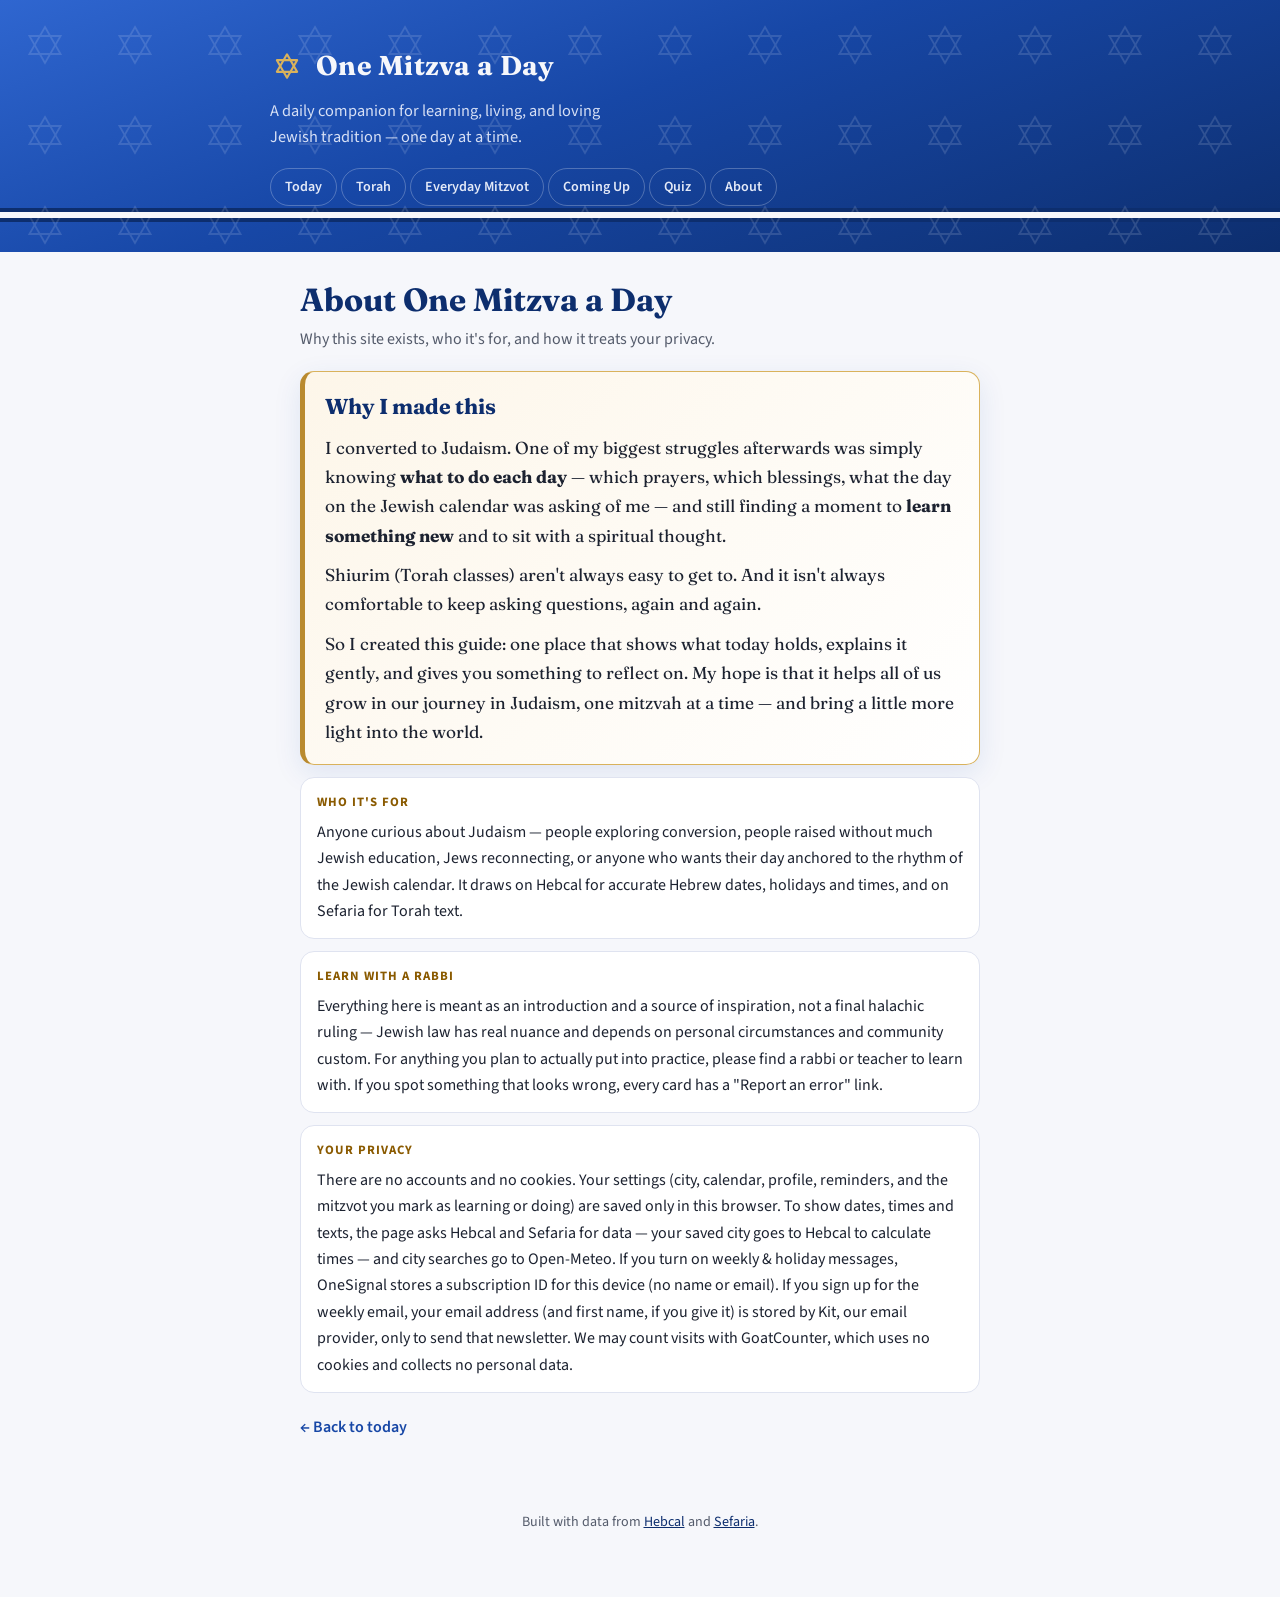
==== about.html @ 7bbd9da4 "About gets its own page, with the story of why the site exists about.html opens with "Why I made thi" ====
<!DOCTYPE html>
<html lang="en">
<head>
  <meta charset="UTF-8" />
  <meta name="viewport" content="width=device-width, initial-scale=1.0, viewport-fit=cover" />
  <title>About — One Mitzva a Day</title>
  <meta name="description" content="Why One Mitzva a Day exists: a convert's daily guide to what each Jewish day asks of us, something new to learn, and a thought to carry with you." />
  <link rel="manifest" href="manifest.json" />
  <meta name="theme-color" content="#1747a6" />
  <link rel="icon" type="image/png" sizes="192x192" href="icons/icon-192.png" />
  <link rel="apple-touch-icon" href="icons/apple-touch-icon.png" />
  <meta name="apple-mobile-web-app-capable" content="yes" />
  <meta name="mobile-web-app-capable" content="yes" />
  <meta name="apple-mobile-web-app-title" content="One Mitzva" />
  <link rel="preconnect" href="https://fonts.googleapis.com">
  <link rel="preconnect" href="https://fonts.gstatic.com" crossorigin>
  <link href="https://fonts.googleapis.com/css2?family=Fraunces:ital,opsz,wght@0,9..144,400;0,9..144,600;0,9..144,700;1,9..144,500&family=Frank+Ruhl+Libre:wght@400;500;700&family=Source+Sans+3:wght@400;500;600&display=swap" rel="stylesheet">
  <link rel="stylesheet" href="css/style.css" />
</head>
<body class="about-page">
  <header class="site-header">
    <div class="header-stars" aria-hidden="true"></div>
    <div class="wrap">
      <a class="brand brand-link" href="./">
        <span class="brand-mark">
          <svg viewBox="0 0 64 64" xmlns="http://www.w3.org/2000/svg">
            <polygon points="32,10 51.05,43 12.95,43" fill="none" stroke="currentColor" stroke-width="4" stroke-linejoin="round"/>
            <polygon points="32,54 12.95,21 51.05,21" fill="none" stroke="currentColor" stroke-width="4" stroke-linejoin="round"/>
          </svg>
        </span>
        <span class="brand-name">One Mitzva a Day</span>
      </a>
      <p class="tagline">A daily companion for learning, living, and loving Jewish tradition — one day at a time.</p>
      <nav class="site-nav" aria-label="Site navigation">
        <a href="./#top">Today</a>
        <a href="./#torah-container">Torah</a>
        <a href="mitzvot.html">Everyday Mitzvot</a>
        <a href="./#prep-section">Coming Up</a>
        <a href="./#quiz-container">Quiz</a>
        <a href="about.html" aria-current="page">About</a>
      </nav>
    </div>
    <div class="tallit-bar" aria-hidden="true"></div>
  </header>

  <main class="wrap about-main">
    <section class="mz-top">
      <h1 class="mz-title">About One Mitzva a Day</h1>
      <p class="mz-sub">Why this site exists, who it's for, and how it treats your privacy.</p>
    </section>

    <section class="about-story" aria-labelledby="story-title">
      <h2 id="story-title">Why I made this</h2>
      <p>
        I converted to Judaism. One of my biggest struggles afterwards was simply knowing
        <strong>what to do each day</strong> — which prayers, which blessings, what the day on the
        Jewish calendar was asking of me — and still finding a moment to <strong>learn something
        new</strong> and to sit with a spiritual thought.
      </p>
      <p>
        Shiurim (Torah classes) aren't always easy to get to. And it isn't always comfortable to
        keep asking questions, again and again.
      </p>
      <p>
        So I created this guide: one place that shows what today holds, explains it gently, and
        gives you something to reflect on. My hope is that it helps all of us grow in our journey in
        Judaism, one mitzvah at a time — and bring a little more light into the world.
      </p>
    </section>

    <section class="mz-sec">
      <h2>Who it's for</h2>
      <p>
        Anyone curious about Judaism — people exploring conversion, people raised without much
        Jewish education, Jews reconnecting, or anyone who wants their day anchored to the rhythm of
        the Jewish calendar. It draws on Hebcal for accurate Hebrew dates, holidays and times, and on
        Sefaria for Torah text.
      </p>
    </section>

    <section class="mz-sec">
      <h2>Learn with a rabbi</h2>
      <p>
        Everything here is meant as an introduction and a source of inspiration, not a final halachic
        ruling — Jewish law has real nuance and depends on personal circumstances and community
        custom. For anything you plan to actually put into practice, please find a rabbi or teacher
        to learn with. If you spot something that looks wrong, every card has a "Report an error"
        link.
      </p>
    </section>

    <section class="mz-sec">
      <h2>Your privacy</h2>
      <p>
        There are no accounts and no cookies. Your settings (city, calendar, profile, reminders, and
        the mitzvot you mark as learning or doing) are saved only in this browser. To show dates,
        times and texts, the page asks Hebcal and Sefaria for data — your saved city goes to Hebcal
        to calculate times — and city searches go to Open-Meteo. If you turn on weekly &amp; holiday
        messages, OneSignal stores a subscription ID for this device (no name or email). If you sign
        up for the weekly email, your email address (and first name, if you give it) is stored by
        Kit, our email provider, only to send that newsletter. We may count visits with GoatCounter,
        which uses no cookies and collects no personal data.
      </p>
    </section>

    <p class="about-back"><a href="./">← Back to today</a></p>
  </main>

  <nav class="tab-bar" id="tab-bar" aria-label="Sections">
    <a href="./#top" data-icon="star">Today</a>
    <a href="./#torah-container" data-icon="tablets">Torah</a>
    <a href="mitzvot.html" data-icon="hand">Mitzvot</a>
    <a href="./#prep-section" data-icon="candles-shabbat">Coming up</a>
    <a href="./#quiz-container" data-icon="trophy">Quiz</a>
  </nav>

  <footer class="site-footer">
    <div class="wrap">
      <p>Built with data from <a href="https://www.hebcal.com" target="_blank" rel="noopener">Hebcal</a> and <a href="https://www.sefaria.org" target="_blank" rel="noopener">Sefaria</a>.</p>
    </div>
  </footer>

  <script src="js/config.js"></script>
  <script src="js/integrations.js"></script>
  <script src="js/icons.js"></script>
  <script src="js/offline.js"></script>
  <script>
    // Icons for the phone tab bar, as on the other pages.
    document.querySelectorAll("#tab-bar a").forEach(a => {
      const label = a.textContent;
      a.innerHTML = `<span class="tab-icon" aria-hidden="true">${getIcon(a.dataset.icon)}</span><span>${label}</span>`;
    });
  </script>
</body>
</html>
---- css/style.css ----
:root {
  --flag-blue: #1747a6;
  --flag-blue-deep: #0d2e6e;
  --flag-blue-bright: #2f66d0;
  --gold: #b98a2f;
  --gold-light: #d9b25c;
  --cream: #f6f7fb;
  --paper: #ffffff;
  --ink: #1c2230;
  --ink-soft: #545b6b;
  --line: #dfe3f0;
  --shadow: 0 8px 28px rgba(23, 71, 166, 0.10);
  --shadow-hover: 0 14px 36px rgba(23, 71, 166, 0.18);

  --book-genesis: #1f7a5c;
  --book-exodus: #1747a6;
  --book-leviticus: #b98a2f;
  --book-numbers: #a5501e;
  --book-deuteronomy: #7a3aa8;
}

* { box-sizing: border-box; }

html { scroll-behavior: smooth; }

body {
  margin: 0;
  background: var(--cream);
  color: var(--ink);
  font-family: "Source Sans 3", -apple-system, BlinkMacSystemFont, sans-serif;
  line-height: 1.6;
}

h1, h2, h3, h4 {
  font-family: "Fraunces", Georgia, serif;
  color: var(--flag-blue-deep);
  margin: 0 0 0.5em;
}

.wrap {
  max-width: 780px;
  margin: 0 auto;
  padding: 0 20px;
}

/* ---------------------------------------------------------------- */
/* Header                                                             */
/* ---------------------------------------------------------------- */

.site-header {
  position: relative;
  overflow: hidden;
  background: linear-gradient(160deg, var(--flag-blue-bright) 0%, var(--flag-blue) 45%, var(--flag-blue-deep) 100%);
  color: var(--cream);
  padding: 44px 0 30px;
}

.header-stars {
  position: absolute;
  inset: 0;
  opacity: 0.13;
  pointer-events: none;
  background-image: url("data:image/svg+xml,%3Csvg xmlns='http://www.w3.org/2000/svg' width='90' height='90' viewBox='0 0 90 90'%3E%3Cpolygon points='45,27 60.59,54 29.41,54' fill='none' stroke='white' stroke-width='1.8'/%3E%3Cpolygon points='45,63 29.41,36 60.59,36' fill='none' stroke='white' stroke-width='1.8'/%3E%3C/svg%3E");
  background-size: 90px 90px;
  animation: driftStars 60s linear infinite;
}

@keyframes driftStars {
  from { background-position: 0 0; }
  to { background-position: 180px 180px; }
}

.brand {
  display: flex;
  align-items: center;
  gap: 12px;
  position: relative;
  z-index: 1;
}

.brand-mark {
  width: 34px;
  height: 34px;
  color: var(--gold-light);
  display: inline-flex;
  animation: twinkle 3.2s ease-in-out infinite;
}

.brand-mark svg { width: 100%; height: 100%; }

@keyframes twinkle {
  0%, 100% { transform: scale(1) rotate(0deg); }
  50% { transform: scale(1.12) rotate(8deg); }
}

.brand-name {
  font-family: "Fraunces", Georgia, serif;
  font-size: 1.7rem;
  font-weight: 700;
  color: var(--cream);
  letter-spacing: 0.01em;
}

.tagline {
  margin: 10px 0 0;
  color: #d7e0f5;
  font-size: 1.02rem;
  max-width: 46ch;
  position: relative;
  z-index: 1;
}

.site-nav {
  display: flex;
  gap: 4px;
  margin-top: 18px;
  padding-bottom: 2px;
  overflow-x: auto;
  position: relative;
  z-index: 1;
  scrollbar-width: none;
}

.site-nav::-webkit-scrollbar { display: none; }

.site-nav a {
  flex: 0 0 auto;
  color: #e3e9f7;
  text-decoration: none;
  font-size: 0.88rem;
  font-weight: 600;
  padding: 7px 14px;
  border-radius: 999px;
  border: 1px solid rgba(255,255,255,0.25);
  white-space: nowrap;
  transition: all 0.18s ease;
}

.site-nav a:hover, .site-nav a:focus-visible {
  background: rgba(255,255,255,0.14);
  border-color: rgba(255,255,255,0.5);
  color: #fff;
  outline: none;
}

.tallit-bar {
  height: 14px;
  background:
    linear-gradient(to bottom, var(--flag-blue-deep) 0 4px, transparent 4px) top,
    linear-gradient(to bottom, var(--flag-blue-deep) 0 4px, transparent 4px) bottom;
  background-color: var(--cream);
  background-size: 100% 4px;
  background-repeat: no-repeat;
}

/* ---------------------------------------------------------------- */
/* Date banner                                                        */
/* ---------------------------------------------------------------- */

/* ---------------------------------------------------------------- */
/* Today summary                                                      */
/* ---------------------------------------------------------------- */

.today-summary {
  margin: 24px 0 8px;
  padding: 18px 20px 10px;
  background: var(--paper);
  border: 1px solid var(--line);
  border-left: 5px solid var(--gold);
  border-radius: 12px;
  box-shadow: var(--shadow);
  scroll-margin-top: 12px;
}

.today-summary .viewing-banner { margin: 0 0 12px; }

.ts-date { padding-bottom: 8px; }

.ts-rows {
  list-style: none;
  margin: 0;
  padding: 0;
}

.ts-row-wrap { border-top: 1px solid var(--line); }

.ts-row {
  display: flex;
  align-items: center;
  gap: 12px;
  width: 100%;
  padding: 10px 2px;
  background: none;
  border: none;
  text-align: left;
  font: inherit;
  color: inherit;
}

button.ts-row { cursor: pointer; border-radius: 8px; }

button.ts-row:hover,
button.ts-row:focus-visible {
  background: #f3f6fd;
  outline: none;
}

.ts-icon {
  flex: 0 0 auto;
  width: 30px;
  height: 30px;
  color: var(--gold);
}

.ts-icon svg { width: 100%; height: 100%; }

.ts-text {
  flex: 1 1 auto;
  min-width: 0;
  display: flex;
  flex-direction: column;
}

.ts-label {
  font-size: 0.74rem;
  font-weight: 700;
  letter-spacing: 0.05em;
  text-transform: uppercase;
  color: var(--ink-soft);
}

.ts-value {
  font-size: 0.97rem;
  font-weight: 600;
  color: var(--flag-blue-deep);
  line-height: 1.35;
  display: -webkit-box;
  -webkit-line-clamp: 2;
  -webkit-box-orient: vertical;
  overflow: hidden;
}

.ts-note {
  font-size: 0.76rem;
  color: #8a6418;
}

.ts-chevron {
  flex: 0 0 auto;
  font-size: 1.4rem;
  line-height: 1;
  color: var(--ink-soft);
}

.prep-empty {
  margin: 0 0 8px;
  font-size: 0.92rem;
  color: var(--ink-soft);
}

#timeline-container,
#zmanim-container,
#prep-section,
#occasion-container,
#torah-container,
#mitzvot-section,
#quiz-container { scroll-margin-top: 12px; }

.ts-print-wrap {
  border-top: 1px solid var(--line);
  padding: 10px 0 6px;
}

.ts-print {
  display: inline-flex;
  align-items: center;
  gap: 8px;
  padding: 8px 14px;
  border-radius: 999px;
  border: 1px solid var(--flag-blue-bright);
  background: var(--paper);
  color: var(--flag-blue-deep);
  font: inherit;
  font-size: 0.88rem;
  font-weight: 600;
  cursor: pointer;
}

.ts-print svg { width: 18px; height: 18px; flex: 0 0 auto; }

.ts-print:hover,
.ts-print:focus-visible {
  background: #eef2fc;
  outline: none;
}

/* ---------------------------------------------------------------- */
/* Printable Shabbat / Yom Tov sheet                                  */
/* ---------------------------------------------------------------- */

.print-sheet {
  position: fixed;
  inset: 0;
  z-index: 1100;
  background: #5b6476;
  overflow-y: auto;
  padding: 0 0 32px;
}

.print-toolbar {
  position: sticky;
  top: 0;
  display: flex;
  align-items: center;
  gap: 10px;
  padding: 10px 16px;
  background: var(--flag-blue-deep);
  color: #fff;
}

.print-toolbar-title {
  flex: 1 1 auto;
  font-weight: 600;
  font-size: 0.92rem;
  overflow: hidden;
  text-overflow: ellipsis;
  white-space: nowrap;
}

.print-btn,
.print-close {
  padding: 7px 16px;
  border-radius: 999px;
  font: inherit;
  font-weight: 600;
  font-size: 0.88rem;
  cursor: pointer;
}

.print-btn { background: #fff; color: var(--flag-blue-deep); border: none; }
.print-btn:disabled { opacity: 0.5; cursor: default; }
.print-close { background: none; color: #fff; border: 1px solid rgba(255,255,255,0.6); }

.print-page {
  max-width: 210mm;
  margin: 20px auto 0;
  padding: 14mm;
  background: #fff;
  color: #000;
  box-shadow: 0 10px 30px rgba(0,0,0,0.3);
  font-family: Georgia, "Times New Roman", serif;
  font-size: 10.5pt;
  line-height: 1.38;
}

.print-page p { margin: 0 0 4px; }
.print-loading { color: #444; }

.ps-header { border-bottom: 2px solid #000; padding-bottom: 6px; margin-bottom: 8px; }
.ps-title { font-family: Georgia, serif; color: #000; font-size: 17pt; margin: 0; }
.ps-sub { font-size: 9.5pt; color: #222; margin: 2px 0 0 !important; }

.ps-section { margin: 0 0 8px; break-inside: avoid; }
.ps-h {
  font-family: Georgia, serif;
  color: #000;
  font-size: 11.5pt;
  margin: 8px 0 3px;
  padding-bottom: 2px;
  border-bottom: 1px solid #999;
}

.ps-times { border-collapse: collapse; width: 100%; }
.ps-times td { padding: 1px 6px 1px 0; vertical-align: top; }
.ps-time { text-align: right; font-weight: 700; white-space: nowrap; }

.ps-strong, .ps-day { font-weight: 700; }
.ps-day { margin-top: 4px !important; }
.ps-list { margin: 0 0 2px; padding-left: 18px; }
.ps-list li { margin: 0; }
.ps-note { font-size: 9pt; font-style: italic; color: #333; }
.ps-reflect { font-style: italic; }

.ps-quiz { margin: 0; padding-left: 18px; }
.ps-quiz li { margin-bottom: 4px; break-inside: avoid; }
.ps-q { font-weight: 700; }
.ps-opts { font-size: 9.5pt; }

.ps-key {
  margin-top: 10px;
  padding-top: 4px;
  border-top: 1px dashed #000;
  font-size: 9pt;
}

.ps-foot { margin-top: 8px !important; font-size: 8.5pt; color: #333; text-align: center; }

@media (max-width: 600px) {
  .print-page { margin: 12px 8px 0; padding: 16px; font-size: 10pt; }
}

@page { margin: 12mm; }

@media print {
  body.print-mode > *:not(#print-sheet) { display: none !important; }
  body.print-mode { background: #fff; padding: 0 !important; overflow: visible !important; }
  body.print-mode .print-sheet {
    position: static;
    overflow: visible;
    background: #fff;
    padding: 0;
  }
  body.print-mode .print-toolbar { display: none; }
  body.print-mode .print-page {
    max-width: none;
    margin: 0;
    padding: 0;
    box-shadow: none;
  }
}

.card-sources {
  margin: 16px 0 0;
  padding-top: 10px;
  border-top: 1px solid var(--line);
  font-size: 0.82rem;
  line-height: 1.5;
  color: var(--ink-soft);
}

.card-sources strong { color: var(--ink); font-weight: 600; }

.card-sources + .report-link { margin-top: 6px; }

.report-link {
  display: inline-block;
  margin-top: 14px;
  font-size: 0.8rem;
  color: var(--ink-soft);
  text-decoration: underline;
  text-underline-offset: 2px;
}

.report-link:hover,
.report-link:focus-visible { color: var(--flag-blue); }

.settings-push { margin-top: 12px; }

/* ---------------------------------------------------------------- */
/* Weekly email sign-up                                               */
/* ---------------------------------------------------------------- */

.newsletter-card {
  margin: 28px 0 24px;
  padding: 24px 26px;
  background: linear-gradient(160deg, #f3f6fd 0%, var(--paper) 70%);
  border: 1px solid #c9d6f2;
  border-radius: 14px;
  box-shadow: var(--shadow);
}

.newsletter-card h3 { margin: 0 0 4px; }
.newsletter-sub { color: var(--ink-soft); margin: 0 0 14px; }

.newsletter-form {
  display: grid;
  grid-template-columns: 1fr 1.4fr auto;
  gap: 10px;
  align-items: end;
}

.newsletter-field {
  display: flex;
  flex-direction: column;
  gap: 4px;
  font-size: 0.84rem;
  font-weight: 600;
  color: var(--ink-soft);
}

.newsletter-field em { font-weight: 400; }

.newsletter-field input {
  padding: 10px 12px;
  border: 1.5px solid var(--line);
  border-radius: 10px;
  font: inherit;
  font-size: 1rem;
  font-weight: 400;
  color: var(--ink);
  background: var(--paper);
}

.newsletter-field input:focus {
  outline: none;
  border-color: var(--flag-blue-bright);
  box-shadow: 0 0 0 3px rgba(47, 102, 208, 0.15);
}

.newsletter-btn {
  padding: 11px 20px;
  border: none;
  border-radius: 999px;
  background: var(--flag-blue);
  color: #fff;
  font: inherit;
  font-weight: 600;
  cursor: pointer;
}

.newsletter-btn:hover { background: var(--flag-blue-deep); }
.newsletter-btn:disabled { opacity: 0.6; cursor: default; }

.newsletter-fine,
.newsletter-status {
  grid-column: 1 / -1;
  margin: 0;
  font-size: 0.82rem;
  color: var(--ink-soft);
}

.newsletter-status { color: var(--flag-blue-deep); font-weight: 600; }

@media (max-width: 600px) {
  .newsletter-card { padding: 20px 18px; }
  .newsletter-form { grid-template-columns: 1fr; }
}

/* ---------------------------------------------------------------- */
/* Offline notice, install hint, reminder toast                       */
/* ---------------------------------------------------------------- */

.offline-banner {
  margin: 14px 0 0;
  padding: 10px 14px;
  border-radius: 10px;
  background: #fff4e5;
  border: 1px solid #f0c987;
  color: #6b4a12;
  font-size: 0.9rem;
}

.install-hint {
  display: flex;
  align-items: center;
  flex-wrap: wrap;
  gap: 12px;
  margin: 12px 0 0;
  padding: 12px 14px;
  background: var(--paper);
  border: 1px solid var(--line);
  border-radius: 12px;
  box-shadow: var(--shadow);
}

.install-icon { width: 40px; height: 40px; border-radius: 9px; flex: 0 0 auto; }

.install-text {
  flex: 1 1 200px;
  display: flex;
  flex-direction: column;
  font-size: 0.88rem;
  color: var(--ink-soft);
}

.install-text strong { color: var(--flag-blue-deep); font-size: 0.94rem; }

.install-actions { display: flex; gap: 8px; margin-left: auto; }

.install-btn,
.install-dismiss {
  padding: 7px 14px;
  border-radius: 999px;
  font: inherit;
  font-size: 0.86rem;
  font-weight: 600;
  cursor: pointer;
}

.install-btn { background: var(--flag-blue); color: #fff; border: none; }
.install-dismiss { background: none; color: var(--ink-soft); border: 1px solid var(--line); }

.reminder-toast {
  position: fixed;
  left: 50%;
  bottom: 24px;
  transform: translateX(-50%);
  z-index: 1200;
  display: flex;
  flex-direction: column;
  gap: 2px;
  width: min(420px, calc(100vw - 32px));
  padding: 12px 40px 12px 16px;
  background: var(--flag-blue-deep);
  color: #fff;
  border-radius: 12px;
  box-shadow: 0 12px 30px rgba(13, 46, 110, 0.35);
  font-size: 0.9rem;
  animation: fadeUp 0.3s ease both;
}

.reminder-toast-close {
  position: absolute;
  top: 6px;
  right: 8px;
  background: none;
  border: none;
  color: #fff;
  font-size: 1.3rem;
  cursor: pointer;
}

@media (max-width: 700px) {
  .reminder-toast { bottom: calc(76px + env(safe-area-inset-bottom)); }
}

/* ---------------------------------------------------------------- */
/* Bottom tab bar (phones)                                            */
/* ---------------------------------------------------------------- */

.tab-bar { display: none; }

@media (max-width: 700px) {
  .site-header { padding: 14px 0 10px; }
  .tagline,
  .site-nav,
  .header-stars { display: none; }
  .brand-name { font-size: 1.3rem; }
  .brand-mark { width: 26px; height: 26px; }
  .tallit-bar { height: 8px; }
  .today-summary { margin-top: 14px; padding: 14px 14px 6px; }

  body { padding-bottom: calc(64px + env(safe-area-inset-bottom)); }

  .tab-bar {
    display: flex;
    position: fixed;
    left: 0;
    right: 0;
    bottom: 0;
    z-index: 900;
    background: var(--paper);
    border-top: 1px solid var(--line);
    box-shadow: 0 -4px 18px rgba(13, 46, 110, 0.10);
    padding-bottom: env(safe-area-inset-bottom);
  }

  .tab-bar a {
    flex: 1 1 0;
    display: flex;
    flex-direction: column;
    align-items: center;
    gap: 2px;
    padding: 8px 2px 7px;
    min-height: 56px;
    text-decoration: none;
    color: var(--ink-soft);
    font-size: 0.72rem;
    font-weight: 600;
  }

  .tab-icon { width: 24px; height: 24px; }
  .tab-icon svg { width: 100%; height: 100%; }

  .tab-bar a.is-active { color: var(--flag-blue); }

  .tab-bar a:focus-visible {
    outline: 2px solid var(--flag-blue-bright);
    outline-offset: -2px;
  }
}

.hebrew-date {
  font-family: "Frank Ruhl Libre", "Fraunces", serif;
  font-size: 1.5rem;
  font-weight: 700;
  color: var(--flag-blue-deep);
}

.gregorian-date {
  color: var(--ink-soft);
  margin-top: 2px;
  font-size: 0.98rem;
}

/* ---------------------------------------------------------------- */
/* Countdown strip                                                    */
/* ---------------------------------------------------------------- */

.countdown-strip {
  display: flex;
  gap: 10px;
  overflow-x: auto;
  padding: 4px 2px 18px;
  margin-bottom: 4px;
  scrollbar-width: thin;
}

.countdown-chip {
  flex: 0 0 auto;
  background: var(--paper);
  border: 1px solid var(--line);
  border-radius: 10px;
  padding: 8px 14px;
  min-width: 108px;
  text-align: center;
  transition: transform 0.18s ease, box-shadow 0.18s ease, border-color 0.18s ease;
  animation: fadeUp 0.5s ease both;
  cursor: pointer;
  font-family: inherit;
  appearance: none;
  display: block;
}

.countdown-chip:hover, .countdown-chip:focus-visible {
  transform: translateY(-3px);
  box-shadow: var(--shadow-hover);
  border-color: var(--flag-blue-bright);
  outline: none;
}

.countdown-chip--today {
  background: linear-gradient(160deg, var(--flag-blue-bright), var(--flag-blue));
  border-color: var(--flag-blue);
}

.countdown-chip--today .countdown-days,
.countdown-chip--today .countdown-title {
  color: var(--cream);
}

.countdown-days {
  display: block;
  font-family: "Fraunces", serif;
  font-weight: 700;
  color: var(--gold);
  font-size: 1.05rem;
}

.countdown-title {
  display: block;
  font-size: 0.78rem;
  color: var(--ink-soft);
  margin-top: 2px;
  white-space: nowrap;
}

/* ---------------------------------------------------------------- */
/* Cards                                                               */
/* ---------------------------------------------------------------- */

@keyframes fadeUp {
  from { opacity: 0; transform: translateY(14px); }
  to { opacity: 1; transform: translateY(0); }
}

.occasion-card, .torah-card, .about-card {
  background: var(--paper);
  border: 1px solid var(--line);
  border-radius: 14px;
  padding: 28px 30px;
  margin-bottom: 22px;
  box-shadow: var(--shadow);
  transition: box-shadow 0.25s ease, transform 0.25s ease;
  animation: fadeUp 0.55s ease both;
}

.occasion-card:hover, .torah-card:hover {
  box-shadow: var(--shadow-hover);
  transform: translateY(-2px);
}

.card-head {
  display: flex;
  align-items: center;
  gap: 14px;
  border-bottom: 2px solid var(--gold-light);
  padding-bottom: 14px;
  margin-bottom: 14px;
}

.card-head h3 {
  margin: 0;
  font-size: 1.5rem;
}

.card-head > *:not(.icon-badge):not(.card-chevron) {
  flex: 1;
  min-width: 0;
}

.card-head--toggle {
  cursor: pointer;
  border-radius: 10px;
  margin: -8px -10px 14px;
  padding: 8px 10px 22px;
  transition: background 0.18s ease;
}

.card-head--toggle:hover, .card-head--toggle:focus-visible {
  background: rgba(23, 71, 166, 0.05);
  outline: none;
}

.card-chevron {
  flex: 0 0 auto;
  color: var(--gold);
  font-size: 1.2rem;
  line-height: 1;
  align-self: center;
  transition: transform 0.3s ease;
}

.is-open .card-chevron {
  transform: rotate(180deg);
}

.card-body {
  display: grid;
  grid-template-rows: 0fr;
  grid-template-columns: 1fr;
  opacity: 0;
  transition: grid-template-rows 0.35s ease, opacity 0.25s ease;
}

.card-body-inner {
  overflow: hidden;
  min-height: 0;
}

.is-open .card-body {
  grid-template-rows: 1fr;
  opacity: 1;
}

.icon-badge {
  flex: 0 0 auto;
  width: 52px;
  height: 52px;
  border-radius: 50%;
  background: linear-gradient(160deg, var(--flag-blue-bright), var(--flag-blue-deep));
  color: var(--cream);
  display: flex;
  align-items: center;
  justify-content: center;
  padding: 10px;
  box-shadow: 0 4px 12px rgba(23, 71, 166, 0.3);
  transition: transform 0.25s ease;
}

.icon-badge svg { width: 100%; height: 100%; }
.icon-badge .accent-gold { color: var(--gold-light); }

.occasion-card:hover .icon-badge, .torah-card:hover .icon-badge {
  transform: scale(1.08) rotate(-4deg);
}

.icon-badge--gold {
  background: linear-gradient(160deg, var(--gold-light), var(--gold));
  box-shadow: 0 4px 12px rgba(185, 138, 47, 0.35);
}

.section-label {
  font-family: "Source Sans 3", sans-serif;
  text-transform: uppercase;
  letter-spacing: 0.08em;
  font-size: 0.78rem;
  color: var(--gold);
  font-weight: 700;
  margin: 22px 0 8px;
}

.intro {
  font-size: 1.05rem;
  color: var(--ink);
}

.halacha-list, .customs-list {
  margin: 0;
  padding-left: 1.3em;
}

.halacha-list li, .customs-list li {
  margin-bottom: 8px;
}

.inspiration {
  font-family: "Frank Ruhl Libre", serif;
  font-style: italic;
  font-size: 1.08rem;
  color: var(--flag-blue-deep);
  background: #eef2fc;
  border-left: 3px solid var(--gold);
  padding: 14px 18px;
  border-radius: 6px;
}

.tavshilin-banner {
  background: #fff3e0;
  border: 1px solid #e6c88a;
  color: #7a5209;
  padding: 14px 18px;
  border-radius: 10px;
  margin-bottom: 16px;
  font-weight: 500;
  animation: fadeUp 0.4s ease both;
}

/* ---------------------------------------------------------------- */
/* Torah card                                                         */
/* ---------------------------------------------------------------- */

.torah-card {
  border-top: 5px solid var(--flag-blue-bright);
}

.torah-card.book-Genesis { border-top-color: var(--book-genesis); }
.torah-card.book-Exodus { border-top-color: var(--book-exodus); }
.torah-card.book-Leviticus { border-top-color: var(--book-leviticus); }
.torah-card.book-Numbers { border-top-color: var(--book-numbers); }
.torah-card.book-Deuteronomy { border-top-color: var(--book-deuteronomy); }

.torah-meta {
  color: var(--ink-soft);
  font-size: 0.92rem;
  margin-top: -6px;
  margin-bottom: 16px;
}

.lang-toggle {
  display: flex;
  gap: 8px;
  margin: 18px 0 10px;
}

.lang-btn {
  font-family: "Source Sans 3", sans-serif;
  font-size: 0.85rem;
  font-weight: 600;
  padding: 6px 16px;
  border-radius: 999px;
  border: 1px solid var(--line);
  background: var(--cream);
  color: var(--ink-soft);
  cursor: pointer;
  transition: all 0.18s ease;
}

.lang-btn:hover:not(:disabled) {
  border-color: var(--flag-blue-bright);
  color: var(--flag-blue-deep);
}

.lang-btn--active {
  background: var(--flag-blue);
  border-color: var(--flag-blue);
  color: var(--cream);
}

.lang-btn:disabled {
  opacity: 0.4;
  cursor: not-allowed;
}

.torah-text {
  font-size: 1.02rem;
  background: #f4f6fc;
  padding: 16px 18px;
  border-radius: 8px;
  border: 1px solid var(--line);
  transition: opacity 0.15s ease;
}

.torah-note-ref {
  font-size: 0.68em;
  color: var(--flag-blue-bright);
  font-weight: 600;
  margin-left: 1px;
}

.torah-text--hebrew .torah-note-ref { display: none; }

.torah-notes {
  margin-top: 10px;
  font-size: 0.88rem;
  color: var(--ink-soft);
}

.torah-notes summary {
  cursor: pointer;
  font-weight: 600;
  color: var(--flag-blue-deep);
}

.torah-notes ol {
  margin: 8px 0 0;
  padding-left: 22px;
}

.torah-notes li { margin-bottom: 4px; }

.torah-text--hebrew {
  font-family: "Frank Ruhl Libre", serif;
  direction: rtl;
  font-size: 1.15rem;
  line-height: 1.9;
}

.torah-link {
  display: inline-block;
  margin-top: 16px;
  color: var(--flag-blue-deep);
  font-weight: 600;
  text-decoration: none;
  border-bottom: 1px solid var(--gold);
  transition: color 0.18s ease;
}

.torah-link:hover {
  color: var(--gold);
}

/* ---------------------------------------------------------------- */
/* Section heading / Everyday Mitzvot grid                            */
/* ---------------------------------------------------------------- */

.section-heading {
  margin: 40px 0 18px;
  padding-top: 8px;
  border-top: 1px solid var(--line);
  text-align: center;
}

.section-heading h2 {
  font-size: 1.6rem;
  margin-bottom: 4px;
}

.section-heading p {
  color: var(--ink-soft);
  font-size: 0.94rem;
  margin: 0;
}



.mitzvot-card .card-head { align-items: flex-start; }

.morning-mitzvot-card {
  border: 1px solid var(--gold-light);
  background: linear-gradient(180deg, #fffaf0 0%, var(--paper) 55%);
}

.mitzvot-list {
  display: flex;
  flex-direction: column;
  gap: 4px;
}

.mitzvah-row {
  border: 1px solid var(--line);
  border-radius: 10px;
  overflow: hidden;
}

.mitzvah-row-head {
  width: 100%;
  display: flex;
  align-items: center;
  gap: 12px;
  padding: 10px 14px;
  background: var(--paper);
  border: none;
  cursor: pointer;
  font-family: inherit;
  text-align: left;
  transition: background 0.18s ease;
}

.mitzvah-row-head:hover, .mitzvah-row-head:focus-visible {
  background: #f4f6fc;
  outline: none;
}

.icon-badge--sm {
  width: 36px;
  height: 36px;
  padding: 7px;
  flex: 0 0 auto;
}

.mitzvah-row-title {
  flex: 1;
  min-width: 0;
  display: flex;
  flex-direction: column;
}

.mitzvah-row-name {
  font-family: "Fraunces", serif;
  font-weight: 600;
  color: var(--flag-blue-deep);
  font-size: 1rem;
}

.mitzvah-row-subtitle {
  font-size: 0.8rem;
  color: var(--ink-soft);
}

.mitzvah-row .card-chevron {
  font-size: 1rem;
}

.mitzvah-row.is-open .card-chevron {
  transform: rotate(180deg);
}

.mitzvah-row .card-body-inner {
  padding: 4px 16px 16px 62px;
}

.mitzvah-row .card-body-inner .intro {
  font-size: 0.96rem;
}

/* ---------------------------------------------------------------- */
/* Quiz card                                                          */
/* ---------------------------------------------------------------- */

.quiz-card {
  border: 1px solid var(--gold-light);
  background: linear-gradient(180deg, #fef9ee 0%, var(--paper) 45%);
}

.quiz-card .card-head { align-items: flex-start; }

.quiz-list {
  display: flex;
  flex-direction: column;
  gap: 22px;
}

.quiz-question {
  padding-top: 4px;
}

.quiz-topic {
  display: inline-block;
  font-size: 0.72rem;
  font-weight: 700;
  text-transform: uppercase;
  letter-spacing: 0.06em;
  color: var(--gold);
  margin-bottom: 6px;
}

.quiz-question-text {
  font-family: "Fraunces", serif;
  font-weight: 600;
  color: var(--flag-blue-deep);
  font-size: 1.08rem;
  margin: 0 0 12px;
}

.quiz-options {
  display: grid;
  grid-template-columns: repeat(auto-fit, minmax(150px, 1fr));
  gap: 10px;
}

.quiz-option {
  font-family: "Source Sans 3", sans-serif;
  font-size: 0.94rem;
  text-align: left;
  padding: 10px 14px;
  border-radius: 10px;
  border: 1.5px solid var(--line);
  background: var(--paper);
  color: var(--ink);
  cursor: pointer;
  transition: all 0.15s ease;
}

.quiz-option:hover:not(:disabled) {
  border-color: var(--flag-blue-bright);
  background: #eef2fc;
  transform: translateY(-1px);
}

.quiz-option:disabled {
  cursor: default;
}

.quiz-option--correct {
  border-color: #3a9a5c;
  background: #e7f6ec;
  color: #1f6b39;
  font-weight: 600;
}

.quiz-option--wrong {
  border-color: #c9564f;
  background: #fbe9e8;
  color: #9c332d;
}

.quiz-result {
  margin-top: 22px;
  padding: 18px 20px;
  border-radius: 12px;
  background: linear-gradient(160deg, var(--flag-blue-bright), var(--flag-blue));
  color: var(--cream);
  text-align: center;
  animation: fadeUp 0.4s ease both;
}

.quiz-score {
  display: block;
  font-family: "Fraunces", serif;
  font-size: 1.8rem;
  font-weight: 700;
  color: var(--gold-light);
  margin-bottom: 4px;
}

.quiz-retry {
  display: inline-block;
  margin-top: 14px;
  font-family: "Source Sans 3", sans-serif;
  font-weight: 700;
  font-size: 0.88rem;
  padding: 9px 20px;
  border-radius: 999px;
  border: 1px solid rgba(255,255,255,0.6);
  background: rgba(255,255,255,0.12);
  color: var(--cream);
  cursor: pointer;
  transition: background 0.18s ease;
}

.quiz-retry:hover {
  background: rgba(255,255,255,0.25);
}

/* ---------------------------------------------------------------- */
/* About / footer                                                     */
/* ---------------------------------------------------------------- */

.about-card p {
  color: var(--ink-soft);
  font-size: 0.96rem;
}

.about-card h3 {
  font-size: 1.2rem;
}

.error {
  color: #a33;
  font-weight: 500;
}

.site-footer {
  margin-top: 30px;
  padding: 26px 0 50px;
  color: var(--ink-soft);
  font-size: 0.88rem;
  text-align: center;
}

.site-footer a {
  color: var(--flag-blue-deep);
}

/* ---------------------------------------------------------------- */
/* Date navigation                                                     */
/* ---------------------------------------------------------------- */

.date-nav {
  display: flex;
  align-items: center;
  gap: 8px;
  margin: 14px 0 0;
}

.date-nav-arrow {
  width: 36px;
  height: 36px;
  border-radius: 50%;
  border: 1px solid var(--line);
  background: var(--paper);
  color: var(--flag-blue-deep);
  font-size: 1rem;
  cursor: pointer;
  transition: all 0.18s ease;
}

.date-nav-arrow:hover {
  border-color: var(--flag-blue-bright);
  background: #eef2fc;
  transform: translateY(-1px);
}

.date-input {
  font-family: "Source Sans 3", sans-serif;
  font-size: 0.88rem;
  padding: 8px 12px;
  border-radius: 8px;
  border: 1px solid var(--line);
  background: var(--paper);
  color: var(--ink);
  cursor: pointer;
}

.date-nav-today {
  font-family: "Source Sans 3", sans-serif;
  font-size: 0.85rem;
  font-weight: 600;
  padding: 8px 16px;
  border-radius: 999px;
  border: 1px solid var(--flag-blue-bright);
  background: var(--paper);
  color: var(--flag-blue-deep);
  cursor: pointer;
  transition: all 0.18s ease;
}

.date-nav-today:hover {
  background: var(--flag-blue);
  color: var(--cream);
}

.viewing-banner {
  display: flex;
  align-items: center;
  justify-content: space-between;
  gap: 12px;
  margin: 14px 0 0;
  padding: 10px 18px;
  background: linear-gradient(160deg, var(--flag-blue-bright), var(--flag-blue));
  color: var(--cream);
  border-radius: 10px;
  font-size: 0.9rem;
  font-weight: 600;
  animation: fadeUp 0.3s ease both;
}

.viewing-banner-back {
  font-family: "Source Sans 3", sans-serif;
  font-size: 0.82rem;
  font-weight: 700;
  padding: 6px 14px;
  border-radius: 999px;
  border: 1px solid rgba(255,255,255,0.6);
  background: rgba(255,255,255,0.12);
  color: var(--cream);
  cursor: pointer;
  transition: background 0.18s ease;
  white-space: nowrap;
}

.viewing-banner-back:hover {
  background: rgba(255,255,255,0.25);
}

/* ---------------------------------------------------------------- */
/* Prep card                                                          */
/* ---------------------------------------------------------------- */

.prep-card {
  border: 1px solid var(--gold-light);
  background: linear-gradient(180deg, #fdf6e9 0%, var(--paper) 55%);
}

.prep-card .card-head { align-items: flex-start; }

/* ---------------------------------------------------------------- */
/* Profile pill                                                       */
/* ---------------------------------------------------------------- */

.profile-pill {
  display: inline-flex;
  align-items: center;
  gap: 8px;
  margin: 14px 0 0;
  padding: 8px 16px;
  border-radius: 999px;
  border: 1px solid var(--line);
  background: var(--paper);
  color: var(--flag-blue-deep);
  font-family: "Source Sans 3", sans-serif;
  font-size: 0.85rem;
  font-weight: 600;
  cursor: pointer;
  transition: all 0.18s ease;
}

.profile-pill svg { width: 16px; height: 16px; flex: 0 0 auto; }

.profile-pill span {
  overflow: hidden;
  text-overflow: ellipsis;
  white-space: nowrap;
}

.profile-pill { max-width: 100%; }

/* ---------------------------------------------------------------- */
/* Times card                                                         */
/* ---------------------------------------------------------------- */

.times-card {
  margin: 18px 0 6px;
  padding: 16px 20px;
  background: var(--paper);
  border: 1px solid var(--gold-light);
  border-radius: 14px;
  box-shadow: var(--shadow);
}

.times-head {
  display: flex;
  align-items: baseline;
  flex-wrap: wrap;
  gap: 4px 10px;
}

.times-head h3 {
  font-size: 1.1rem;
  margin: 0;
}

.times-place {
  font-size: 0.86rem;
  color: var(--ink-soft);
}

.times-list {
  list-style: none;
  margin: 10px 0 0;
  padding: 0;
}

.times-list li {
  display: flex;
  justify-content: space-between;
  align-items: baseline;
  gap: 12px;
  padding: 7px 0;
  border-top: 1px solid var(--line);
}

.times-list li:first-child { border-top: none; }

.times-label { color: var(--ink); }

.times-value {
  font-family: "Fraunces", serif;
  font-weight: 700;
  color: var(--flag-blue-deep);
  font-size: 1.1rem;
  white-space: nowrap;
}

.times-note,
.times-empty {
  font-size: 0.84rem;
  color: var(--ink-soft);
  margin: 8px 0 0;
}

.times-set-city,
.settings-done {
  margin-top: 10px;
  padding: 8px 18px;
  border-radius: 999px;
  border: none;
  background: var(--flag-blue);
  color: #fff;
  font-family: "Source Sans 3", sans-serif;
  font-weight: 600;
  font-size: 0.9rem;
  cursor: pointer;
}

.times-set-city:hover,
.settings-done:hover { background: var(--flag-blue-deep); }

/* ---------------------------------------------------------------- */
/* "What to do today" card                                            */
/* ---------------------------------------------------------------- */

.guide-card {
  margin-top: 18px;
  border: 1px solid var(--gold-light);
}

.dg-item {
  margin: 0 0 14px;
  padding: 12px 14px;
  background: #fbfaf6;
  border: 1px solid var(--line);
  border-left: 4px solid var(--gold);
  border-radius: 10px;
}

.dg-item p { margin: 0; }

.dg-title {
  font-weight: 700;
  font-size: 1.02rem;
  color: var(--flag-blue-deep);
}

.dg-when {
  margin-top: 2px !important;
  font-size: 0.88rem;
  font-weight: 600;
  color: #8a6418;
}

.dg-steps {
  margin: 8px 0 0;
  padding-left: 20px;
}

.dg-steps li { margin-bottom: 4px; }

.dg-blessing {
  margin-top: 10px;
  padding: 10px 12px;
  background: var(--paper);
  border: 1px solid var(--line);
  border-radius: 8px;
}

.dg-blessing-name {
  font-size: 0.76rem;
  font-weight: 700;
  letter-spacing: 0.04em;
  text-transform: uppercase;
  color: var(--ink-soft);
}

.dg-blessing-he {
  font-family: "Frank Ruhl Libre", serif;
  font-size: 1.15rem;
  line-height: 1.6;
  color: var(--flag-blue-deep);
  margin-top: 4px !important;
}

.dg-blessing-tr {
  font-style: italic;
  margin-top: 4px !important;
}

.dg-blessing-en {
  font-size: 0.9rem;
  color: var(--ink-soft);
  margin-top: 2px !important;
}

.dg-sub,
.dg-convert,
.dg-setcity {
  font-size: 0.88rem;
  color: var(--ink-soft);
  margin: 0 0 10px;
}

.dg-convert {
  padding: 8px 12px;
  background: #eef8f6;
  border: 1px solid #a9d6cf;
  border-radius: 8px;
  color: #165d52;
}

.dg-pray { margin: 0 0 4px; }

/* ---------------------------------------------------------------- */
/* Prayer changes card                                                */
/* ---------------------------------------------------------------- */

.prayer-changes-card { margin-top: 18px; }

.pc-list {
  list-style: none;
  margin: 0;
  padding: 0;
}

.pc-item {
  padding: 10px 0 10px 14px;
  border-left: 3px solid var(--gold-light);
  margin-bottom: 10px;
}

.pc-item p { margin: 0; }

.pc-title {
  font-weight: 700;
  color: var(--flag-blue-deep);
}

.pc-detail { margin-top: 2px !important; }

.pc-where {
  font-size: 0.84rem;
  color: var(--ink-soft);
  margin-top: 4px !important;
}

.pc-custom {
  font-size: 0.86rem;
  margin-top: 4px !important;
  color: var(--ink);
}

.pc-custom strong { color: var(--flag-blue); }

.pc-nothing {
  color: var(--ink-soft);
  font-style: italic;
}

.pc-season {
  margin-top: 8px;
}

.pc-season summary {
  cursor: pointer;
  font-weight: 600;
  color: var(--flag-blue-deep);
  margin-bottom: 8px;
}

.pc-review {
  margin: 14px 0 0;
  padding: 10px 12px;
  background: #fff4e5;
  border: 1px solid #f0c987;
  border-radius: 8px;
  font-size: 0.86rem;
  color: #6b4a12;
}

/* ---------------------------------------------------------------- */
/* Settings panel                                                     */
/* ---------------------------------------------------------------- */

.onboarding-modal.settings-modal { text-align: left; }

.settings-head {
  display: flex;
  justify-content: space-between;
  align-items: center;
}

.settings-head .onboarding-title { margin: 0; }

.settings-close {
  background: none;
  border: none;
  font-size: 1.8rem;
  line-height: 1;
  color: var(--ink-soft);
  cursor: pointer;
  padding: 4px 8px;
}

.settings-close:hover { color: var(--flag-blue-deep); }

.settings-privacy {
  font-size: 0.84rem;
  color: var(--ink-soft);
  margin: 4px 0 8px;
}

.settings-section {
  padding: 16px 0;
  border-top: 1px solid var(--line);
}

.settings-label {
  font-size: 0.82rem;
  letter-spacing: 0.05em;
  text-transform: uppercase;
  color: var(--gold);
  margin: 0 0 4px;
}

.settings-help {
  display: block;
  font-size: 0.86rem;
  color: var(--ink-soft);
  margin: 0 0 10px;
}

.settings-current {
  display: flex;
  flex-wrap: wrap;
  align-items: baseline;
  gap: 4px 8px;
  margin-bottom: 10px;
  font-size: 0.95rem;
}

.settings-current-name { font-weight: 700; color: var(--flag-blue-deep); }
.settings-current-region { color: var(--ink-soft); }
.settings-current-none { color: var(--ink-soft); font-style: italic; }

.settings-input {
  width: 100%;
  padding: 10px 12px;
  border: 1.5px solid var(--line);
  border-radius: 10px;
  font: inherit;
  font-size: 1rem;
  background: var(--paper);
  color: var(--ink);
}

.settings-input:focus {
  outline: none;
  border-color: var(--flag-blue-bright);
  box-shadow: 0 0 0 3px rgba(47, 102, 208, 0.15);
}

.settings-results {
  list-style: none;
  margin: 6px 0 0;
  padding: 0;
}

.settings-result {
  display: block;
  width: 100%;
  text-align: left;
  padding: 9px 12px;
  border: none;
  border-radius: 8px;
  background: none;
  cursor: pointer;
  font: inherit;
}

.settings-result:hover,
.settings-result:focus-visible {
  background: #eef2fc;
  outline: none;
}

.settings-result-name { font-weight: 600; color: var(--flag-blue-deep); }
.settings-result-region { display: block; font-size: 0.82rem; color: var(--ink-soft); }

.settings-link-btn {
  background: none;
  border: none;
  padding: 0;
  margin-top: 8px;
  color: var(--flag-blue);
  font: inherit;
  font-size: 0.88rem;
  text-decoration: underline;
  cursor: pointer;
}

.settings-current .settings-link-btn { margin-top: 0; }

.settings-status {
  font-size: 0.86rem;
  color: var(--ink-soft);
  margin: 6px 0 0;
  min-height: 1em;
}

.settings-radios {
  display: flex;
  flex-direction: column;
  gap: 8px;
}

.settings-radio {
  display: flex;
  align-items: center;
  gap: 10px;
  font-size: 0.95rem;
  cursor: pointer;
}

.settings-radio input { accent-color: var(--flag-blue); width: 18px; height: 18px; }

.settings-community { margin-top: 14px; }

.settings-done {
  display: block;
  margin: 8px 0 0 auto;
}

.prayer-set-city { margin: 0 0 12px; }

@media (max-width: 600px) {
  .onboarding-modal.settings-modal { padding: 24px 20px; }
}

.profile-pill:hover {
  border-color: var(--flag-blue-bright);
  box-shadow: var(--shadow);
  transform: translateY(-1px);
}

/* ---------------------------------------------------------------- */
/* Beginner note                                                      */
/* ---------------------------------------------------------------- */

.beginner-note {
  margin-top: 16px;
  padding: 12px 16px;
  background: #eef7ef;
  border: 1px dashed #8fbf9a;
  border-radius: 8px;
  font-size: 0.94rem;
  color: #2c5c37;
}

.beginner-note-label {
  font-weight: 700;
}

/* ---------------------------------------------------------------- */
/* Personalization: minhag, "why today?", "taking this on", terms    */
/* ---------------------------------------------------------------- */

.minhag-box,
.why-box,
.takingon-box {
  margin-top: 16px;
  padding: 12px 16px;
  border-radius: 8px;
  font-size: 0.94rem;
}

.minhag-box p,
.why-box p,
.takingon-box p { margin: 0 0 6px; }

.minhag-box {
  background: #f3f6fd;
  border: 1px solid #c9d6f2;
  border-left: 4px solid var(--flag-blue);
  color: var(--ink);
}

.minhag-box-label,
.why-box-label,
.takingon-box-label {
  font-weight: 700;
  font-size: 0.82rem;
  letter-spacing: 0.04em;
  text-transform: uppercase;
}

.minhag-box-label { color: var(--flag-blue-deep); }

.minhag-community {
  font-weight: 600;
  color: var(--flag-blue-deep);
  margin-top: 10px !important;
}

.minhag-list {
  margin: 0 0 6px;
  padding-left: 20px;
}

.minhag-list li { margin-bottom: 4px; }

.minhag-box-foot {
  font-size: 0.82rem;
  color: var(--ink-soft);
  font-style: italic;
  margin-bottom: 0 !important;
}

.why-box {
  background: #fff8e8;
  border: 1px solid var(--gold-light);
  border-left: 4px solid var(--gold);
  color: var(--ink);
}

.why-box-label { color: #8a6418; }

.why-box-date { color: var(--ink-soft); }

.takingon-box {
  background: #f5eefb;
  border: 1px solid #d9c4ec;
  border-left: 4px solid #7a3aa8;
  color: var(--ink);
}

.takingon-box-label { color: #5e2a85; }

.convert-box {
  margin-top: 16px;
  padding: 12px 16px;
  border-radius: 8px;
  font-size: 0.94rem;
  background: #eef8f6;
  border: 1px solid #a9d6cf;
  border-left: 4px solid #1f7a6c;
  color: var(--ink);
}

.convert-box p { margin: 0 0 6px; }
.convert-box p:last-child { margin-bottom: 0; }

.convert-box-label {
  font-weight: 700;
  font-size: 0.82rem;
  letter-spacing: 0.04em;
  text-transform: uppercase;
  color: #165d52;
}

.term {
  font: inherit;
  color: inherit;
  background: none;
  border: none;
  padding: 0;
  margin: 0;
  cursor: help;
  border-bottom: 1.5px dotted var(--flag-blue-bright);
  line-height: inherit;
}

.term:hover,
.term[aria-expanded="true"] {
  color: var(--flag-blue);
  background: rgba(47, 102, 208, 0.08);
}

.term:focus-visible {
  outline: 2px solid var(--flag-blue-bright);
  outline-offset: 2px;
}

.term-popover {
  position: absolute;
  z-index: 1000;
  max-width: min(300px, calc(100vw - 24px));
  padding: 12px 14px;
  background: var(--paper);
  color: var(--ink);
  border: 1px solid var(--line);
  border-radius: 10px;
  box-shadow: var(--shadow-hover);
  font-size: 0.92rem;
  line-height: 1.45;
  animation: termPop 0.14s ease-out;
}

.term-popover p { margin: 6px 0 0; }

.term-popover-head {
  display: flex;
  align-items: baseline;
  justify-content: space-between;
  gap: 12px;
}

.term-popover-he {
  font-family: "Frank Ruhl Libre", serif;
  font-size: 1.1rem;
  color: var(--flag-blue-deep);
}

@keyframes termPop {
  from { opacity: 0; transform: translateY(-4px); }
  to { opacity: 1; transform: none; }
}

/* ---------------------------------------------------------------- */
/* Prayer card                                                        */
/* ---------------------------------------------------------------- */

.prayer-card {
  border: 1px solid var(--gold-light);
  background: linear-gradient(180deg, #fffaf0 0%, var(--paper) 60%);
}

.prayer-card .card-head { align-items: flex-start; }

/* ---------------------------------------------------------------- */
/* Onboarding modal                                                   */
/* ---------------------------------------------------------------- */

body.no-scroll { overflow: hidden; }

.onboarding-overlay {
  position: fixed;
  inset: 0;
  background: rgba(13, 46, 110, 0.55);
  backdrop-filter: blur(3px);
  display: flex;
  align-items: center;
  justify-content: center;
  z-index: 1000;
  padding: 20px;
  animation: overlayIn 0.25s ease both;
}

.onboarding-overlay--closing {
  animation: overlayOut 0.2s ease both;
}

@keyframes overlayIn {
  from { opacity: 0; }
  to { opacity: 1; }
}
@keyframes overlayOut {
  from { opacity: 1; }
  to { opacity: 0; }
}

.onboarding-modal {
  background: var(--paper);
  border-radius: 18px;
  padding: 34px 32px;
  max-width: 520px;
  width: 100%;
  max-height: 88vh;
  overflow-y: auto;
  box-shadow: 0 30px 60px rgba(13, 46, 110, 0.35);
  animation: modalIn 0.3s cubic-bezier(0.2, 0.8, 0.3, 1) both;
  text-align: center;
}

@keyframes modalIn {
  from { opacity: 0; transform: translateY(18px) scale(0.97); }
  to { opacity: 1; transform: translateY(0) scale(1); }
}

.onboarding-badge {
  width: 52px;
  height: 52px;
  margin: 0 auto 14px;
  color: var(--gold);
}

.onboarding-badge svg { width: 100%; height: 100%; }

.onboarding-title {
  font-size: 1.4rem;
  margin-bottom: 8px;
}

.onboarding-sub {
  color: var(--ink-soft);
  font-size: 0.94rem;
  margin: 0 0 22px;
}

.onboarding-grid {
  display: flex;
  flex-direction: column;
  gap: 12px;
}

.onboarding-grid--compact {
  flex-direction: row;
  flex-wrap: wrap;
  justify-content: center;
}

.onboarding-option {
  display: flex;
  align-items: center;
  gap: 14px;
  text-align: left;
  padding: 14px 18px;
  border-radius: 12px;
  border: 1.5px solid var(--line);
  background: var(--cream);
  cursor: pointer;
  transition: all 0.18s ease;
  font-family: "Source Sans 3", sans-serif;
}

.onboarding-option:hover {
  border-color: var(--flag-blue-bright);
  background: #eef2fc;
  transform: translateY(-2px);
  box-shadow: var(--shadow);
}

.onboarding-option-icon {
  flex: 0 0 auto;
  width: 32px;
  height: 32px;
  color: var(--flag-blue);
}

.onboarding-option-icon svg { width: 100%; height: 100%; }

.onboarding-option-label {
  font-weight: 700;
  color: var(--flag-blue-deep);
  display: block;
}

.onboarding-option-blurb {
  display: block;
  font-size: 0.82rem;
  color: var(--ink-soft);
  flex-basis: 100%;
  margin-top: 2px;
}

.onboarding-option--compact {
  flex-direction: column;
  align-items: center;
  text-align: center;
  flex: 1 1 auto;
  min-width: 120px;
}

.onboarding-skip {
  display: block;
  margin: 18px auto 0;
  background: none;
  border: none;
  color: var(--ink-soft);
  font-size: 0.86rem;
  text-decoration: underline;
  cursor: pointer;
}

.onboarding-skip:hover { color: var(--flag-blue-deep); }

@media (max-width: 600px) {
  .occasion-card, .torah-card, .about-card {
    padding: 22px 18px;
  }
  .brand-name { font-size: 1.4rem; }
  .hebrew-date { font-size: 1.25rem; }
  .icon-badge { width: 44px; height: 44px; }
  .card-head h3 { font-size: 1.25rem; }
}

@media (prefers-reduced-motion: reduce) {
  * { animation-duration: 0.01ms !important; animation-iteration-count: 1 !important; transition-duration: 0.01ms !important; }
}

/* --- Full prayer texts (prayer-texts.js) --------------------------------- */
.pt-box {
  margin-top: 10px;
  background: var(--paper);
  border: 1px solid var(--line);
  border-radius: 8px;
}

.pt-summary {
  cursor: pointer;
  padding: 10px 12px;
  display: flex;
  flex-wrap: wrap;
  align-items: baseline;
  gap: 2px 10px;
  list-style-position: inside;
}

.pt-name {
  font-size: 0.76rem;
  font-weight: 700;
  letter-spacing: 0.04em;
  text-transform: uppercase;
  color: var(--flag-blue);
}

.pt-hint {
  font-size: 0.76rem;
  color: var(--ink-soft);
}

.pt-box[open] .pt-hint { display: none; }

.pt-note {
  font-size: 0.85rem;
  color: var(--ink-soft);
  margin: 0 12px 6px;
}

.pt-line {
  padding: 6px 12px 10px;
  border-top: 1px dashed var(--line);
}

.pt-label {
  font-size: 0.74rem;
  font-weight: 700;
  color: var(--gold);
  letter-spacing: 0.03em;
  text-transform: uppercase;
}

.pt-source {
  display: inline-block;
  margin: 4px 12px 10px;
  font-size: 0.82rem;
}

.pc-item .pt-box { margin-top: 8px; }

/* --- Zmanim card ---------------------------------------------------------- */
.zm-next {
  margin: 0 0 6px;
  padding: 8px 12px;
  background: #fbf5e6;
  border: 1px solid var(--gold-light);
  border-radius: 8px;
  font-size: 0.92rem;
  font-weight: 600;
  color: var(--ink);
}

.zm-list { margin: 0 0 6px; }

.zm-row {
  display: flex;
  justify-content: space-between;
  align-items: baseline;
  gap: 12px;
  padding: 6px 0;
  border-bottom: 1px solid var(--line);
}

.zm-row:last-child { border-bottom: none; }

.zm-row dt {
  font-size: 0.9rem;
  color: var(--ink);
  min-width: 0;
}

.zm-row dd {
  margin: 0;
  font-weight: 700;
  font-variant-numeric: tabular-nums;
  white-space: nowrap;
  color: var(--flag-blue-deep);
}

.zm-note {
  display: block;
  font-size: 0.78rem;
  color: var(--ink-soft);
}

.zm-row.is-past dt,
.zm-row.is-past dd { opacity: 0.5; }

.zm-row.is-next {
  background: #fbf5e6;
  margin: 0 -8px;
  padding: 6px 8px;
  border-radius: 6px;
}

@media print {
  .pt-box:not([open]) { display: none; }
}

/* Fast days in the countdown strip */
.countdown-tag {
  display: inline-block;
  margin-top: 4px;
  padding: 1px 8px;
  border-radius: 999px;
  font-size: 0.68rem;
  font-weight: 600;
  letter-spacing: 0.02em;
  color: #6b4a12;
  background: #f6ead0;
}

.countdown-chip--today .countdown-tag { color: var(--flag-blue-deep); background: var(--cream); }

#countdown-container { margin-top: 4px; }

.prep-history {
  margin: 0 0 10px;
  line-height: 1.65;
}

/* ---------------------------------------------------------------- */
/* Right now + the day's timeline                                     */
/* ---------------------------------------------------------------- */

#now-container:empty { display: none; }

.now-card {
  margin: 6px 0 8px;
  background: var(--flag-blue);
  color: #fff;
  border-radius: 14px;
  padding: 16px 16px 14px;
  box-shadow: 0 10px 26px rgba(23, 71, 166, 0.22);
}
.now-card--plain { background: var(--flag-blue-deep); }
.now-label { font-size: 0.75rem; letter-spacing: 0.1em; text-transform: uppercase; opacity: 0.82; }
.now-title { font-family: "Fraunces", serif; font-weight: 700; font-size: 1.45rem; line-height: 1.2; margin: 4px 0 2px; }
.now-time { font-size: 0.95rem; opacity: 0.92; }
.now-actions { display: flex; flex-wrap: wrap; gap: 8px; margin-top: 12px; }
.now-btn {
  border: 0;
  border-radius: 999px;
  padding: 8px 16px;
  font: inherit;
  font-size: 0.95rem;
  font-weight: 600;
  cursor: pointer;
  background: rgba(255, 255, 255, 0.16);
  color: #fff;
}
.now-btn--primary { background: #fff; color: var(--flag-blue); }
.now-btn:focus-visible { outline: 2px solid var(--gold-light); outline-offset: 2px; }
.now-next { margin-top: 12px; padding-top: 10px; border-top: 1px solid rgba(255, 255, 255, 0.25); font-size: 0.9rem; opacity: 0.9; }

#timeline-container { margin: 18px 0 8px; }
#timeline-container > .dg-convert { margin: 0 0 12px; }

.tl-allday {
  background: var(--paper);
  border: 1px solid var(--line);
  border-left: 5px solid var(--gold);
  border-radius: 12px;
  padding: 12px 14px;
  margin-bottom: 14px;
}
.tl-allday-item + .tl-allday-item { border-top: 1px solid var(--line); margin-top: 10px; padding-top: 10px; }

.tl-part { margin-top: 16px; }
.tl-part-head { display: flex; align-items: baseline; flex-wrap: wrap; gap: 4px 10px; margin: 0 0 6px; }
.tl-part-title { font-family: "Fraunces", serif; font-size: 1.15rem; font-weight: 700; color: var(--flag-blue-deep); margin: 0 0 4px; }
.tl-part-head .tl-part-title { margin: 0; }
.tl-part-range { font-size: 0.82rem; color: var(--ink-soft); }
.tl-part--past .tl-part-title { color: var(--ink-soft); }

.tl-list { list-style: none; margin: 0; padding: 0; position: relative; }
.tl-list::before { content: ""; position: absolute; left: 82px; top: 6px; bottom: 6px; width: 2px; background: var(--line); }

.tl-item, .tl-now-line {
  display: grid;
  grid-template-columns: 66px 16px minmax(0, 1fr);
  column-gap: 10px;
  align-items: start;
  padding: 4px 0;
  scroll-margin-top: 12px;
}
.tl-time { text-align: right; font-size: 0.8rem; color: var(--ink-soft); padding-top: 12px; line-height: 1.2; font-variant-numeric: tabular-nums; }
.tl-time small { display: block; font-size: 0.68rem; text-transform: uppercase; letter-spacing: 0.04em; }
.tl-dot { width: 12px; height: 12px; border-radius: 50%; background: var(--paper); border: 2px solid #b8c2dc; margin: 15px 0 0 1px; position: relative; z-index: 1; }
.tl-card { background: var(--paper); border: 1px solid var(--line); border-radius: 12px; padding: 10px 12px; min-width: 0; }
.tl-row { display: flex; gap: 10px; align-items: flex-start; }
.tl-main { flex: 1; min-width: 0; }
.tl-title { margin: 0; font-family: inherit; font-size: 1rem; font-weight: 600; line-height: 1.35; color: var(--ink); }
.tl-why { margin: 2px 0 0; font-size: 0.9rem; color: var(--ink-soft); }
.tl-changes { margin: 6px 0 0; font-size: 0.86rem; font-weight: 600; color: var(--flag-blue-deep); background: #eef2fc; border-radius: 8px; padding: 4px 8px; }
.tl-fulltitle { font-weight: 600; margin: 4px 0; }
.tl-tag {
  display: inline-block;
  font-size: 0.68rem;
  font-weight: 700;
  text-transform: uppercase;
  letter-spacing: 0.05em;
  padding: 1px 7px;
  border-radius: 6px;
  margin-left: 6px;
  vertical-align: 2px;
  background: #fbf3e2;
  color: #7a5410;
}
.tl-tag--now { display: none; background: #eef2fc; color: var(--flag-blue); }
.tl-check {
  flex: none;
  width: 30px;
  height: 30px;
  border-radius: 50%;
  border: 2px solid #b8c2dc;
  background: var(--paper);
  color: transparent;
  font-size: 0.95rem;
  cursor: pointer;
  padding: 0;
  display: grid;
  place-items: center;
}
.tl-check[aria-pressed="true"] { background: var(--book-genesis); border-color: var(--book-genesis); color: #fff; }
.tl-check:focus-visible { outline: 2px solid var(--flag-blue-bright); outline-offset: 2px; }

details.tl-how { margin-top: 6px; }
details.tl-how > summary { cursor: pointer; color: var(--flag-blue); font-weight: 600; font-size: 0.9rem; list-style: none; }
details.tl-how > summary::-webkit-details-marker { display: none; }
details.tl-how > summary::before { content: "▸ "; }
details.tl-how[open] > summary::before { content: "▾ "; }
.tl-body { margin-top: 8px; font-size: 0.95rem; }
.tl-body .dg-item { margin: 0; padding: 0; border: 0; }
.tl-body .section-label:first-child { margin-top: 4px; }
details.tl-about { margin-top: 10px; border-top: 1px solid var(--line); padding-top: 8px; }
details.tl-about > summary { cursor: pointer; font-weight: 600; color: var(--flag-blue-deep); }

.tl-item--current .tl-dot { background: var(--flag-blue); border-color: var(--flag-blue); box-shadow: 0 0 0 4px #e3eafa; }
.tl-item--current .tl-card { border: 2px solid var(--flag-blue); box-shadow: 0 6px 18px rgba(23, 71, 166, 0.12); }
.tl-item--current .tl-time { color: var(--flag-blue); font-weight: 600; }
.tl-item--current .tl-tag--now { display: inline-block; }
.tl-item--open .tl-dot { background: #b8c2dc; }
.tl-item--any .tl-dot { border-style: dashed; }
.tl-item--past .tl-card { background: transparent; }
.tl-item--past .tl-title, .tl-item--past .tl-time { color: var(--ink-soft); }
.tl-item--past .tl-why, .tl-item--past .tl-changes { display: none; }
.tl-item.is-done .tl-dot { background: var(--book-genesis); border-color: var(--book-genesis); }
.tl-item.is-done .tl-title { text-decoration: line-through; text-decoration-color: #9aa3b5; }

.tl-now-line { align-items: center; padding: 2px 0; }
.tl-now-time { text-align: right; font-size: 0.75rem; font-weight: 700; color: #c2410c; }
.tl-now-line i { width: 14px; height: 14px; border-radius: 50%; background: #c2410c; position: relative; z-index: 1; box-shadow: 0 0 0 4px #fde3d6; }
.tl-now-line b { height: 2px; background: #c2410c; position: relative; }
.tl-now-line b::after {
  content: "Now";
  position: absolute;
  left: 0;
  top: -9px;
  background: #c2410c;
  color: #fff;
  font-size: 0.68rem;
  font-weight: 700;
  padding: 1px 8px;
  border-radius: 999px;
}

#timeline-container > .pc-review { margin-top: 16px; }

.tl-coming {
  display: flex;
  align-items: center;
  gap: 12px;
  width: 100%;
  margin-top: 14px;
  padding: 12px 14px;
  background: var(--paper);
  border: 1px solid var(--line);
  border-radius: 12px;
  font: inherit;
  color: inherit;
  text-align: left;
  cursor: pointer;
}
.tl-coming:hover, .tl-coming:focus-visible { background: #eef2fc; outline: none; }
.tl-coming-days { font-family: "Fraunces", serif; font-weight: 700; font-size: 1.5rem; color: var(--gold); min-width: 44px; text-align: center; line-height: 1; }
.tl-coming-days small { display: block; font-family: "Source Sans 3", sans-serif; font-size: 0.68rem; font-weight: 600; text-transform: uppercase; color: var(--ink-soft); }
.tl-coming-text { flex: 1; display: flex; flex-direction: column; font-size: 0.9rem; color: var(--ink-soft); }
.tl-coming-text strong { color: var(--ink); font-size: 1rem; }
.tl-print { margin-top: 12px; }

@media (max-width: 420px) {
  .tl-list::before { left: 66px; }
  .tl-item, .tl-now-line { grid-template-columns: 52px 16px minmax(0, 1fr); column-gap: 8px; }
  .tl-time { font-size: 0.75rem; }
  .now-title { font-size: 1.3rem; }
  .tl-card { padding: 9px 10px; }
}

.tl-part-toggle { display: none; margin-left: auto; border: 1px solid var(--line); background: var(--paper); color: var(--flag-blue); border-radius: 999px; padding: 2px 12px; font: inherit; font-size: 0.82rem; font-weight: 600; cursor: pointer; }
.tl-part--past .tl-part-toggle { display: inline-block; }
.tl-part--past:not(.is-expanded) .tl-list { display: none; }
.tl-part--past .tl-part-head::after { content: "Earlier today"; order: 2; font-size: 0.82rem; color: var(--ink-soft); }
.tl-part--past .tl-part-range { display: none; }
.tl-part--past .tl-part-toggle { order: 3; }

/* ---------------------------------------------------------------- */
/* Blessings: Hebrew first, transliteration on hover/tap, English     */
/* ---------------------------------------------------------------- */

.hb { margin-top: 4px; }
.hb-he {
  font-family: "Frank Ruhl Libre", serif;
  font-size: 1.3rem;
  line-height: 1.75;
  color: var(--flag-blue-deep);
  margin: 0;
}
.hb-he[role="button"] {
  cursor: help;
  border-radius: 6px;
  text-decoration: underline dotted rgba(23, 71, 166, 0.35);
  text-underline-offset: 6px;
}
.hb-he[role="button"]:hover,
.hb-he[role="button"]:focus-visible { background: #eef2fc; outline: none; }
.hb-tr {
  display: none;
  margin: 4px 0 0;
  padding: 4px 8px;
  border-left: 3px solid var(--gold-light);
  background: #fbf6ea;
  border-radius: 0 6px 6px 0;
  font-style: italic;
  color: var(--ink);
}
/* Shown while hovering the Hebrew (or the transliteration itself), once the
   Hebrew is tapped, or always when the visitor chose that. */
.hb-row:has(.hb-he:hover) + .hb-tr,
.hb-tr:hover,
.hb.is-tr .hb-tr,
body.show-tr .hb-tr { display: block; }
.hb-en { margin: 4px 0 0; font-size: 0.92rem; color: var(--ink-soft); }
.hb--para + .hb--para { margin-top: 12px; }

.hb-hint { margin: 8px 0 2px; font-size: 0.82rem; color: var(--ink-soft); }
.hb-toggle {
  border: 0;
  background: none;
  padding: 0;
  font: inherit;
  color: var(--flag-blue);
  text-decoration: underline;
  cursor: pointer;
}
.bl-group > .dg-blessing:first-of-type { margin-top: 6px; }

@media print {
  .hb-tr { display: block !important; background: none; border: 0; padding: 0; }
  .hb-hint { display: none; }
}

@media (max-width: 420px) {
  .tl-body .pt-line { padding: 6px 8px 10px; }
  .tl-body .dg-blessing { padding: 8px; }
  .tl-body .pt-summary { padding-left: 8px; padding-right: 8px; }
  .hb-he { font-size: 1.22rem; }
}

/* Speaker button next to each line of Hebrew (audio.js) */
.hb-row { display: flex; align-items: flex-start; gap: 8px; }
.hb-row .hb-he { flex: 1; min-width: 0; }
.spk {
  flex: none;
  width: 34px;
  height: 34px;
  margin-top: 4px;
  border-radius: 50%;
  border: 1px solid var(--line);
  background: var(--paper);
  color: var(--flag-blue);
  display: grid;
  place-items: center;
  cursor: pointer;
  padding: 0;
}
.spk svg { width: 18px; height: 18px; }
.spk:hover, .spk:focus-visible { background: #eef2fc; outline: none; border-color: var(--flag-blue-bright); }
.spk.is-playing { background: var(--flag-blue); color: #fff; border-color: var(--flag-blue); }
/* Without a recording, the speaker uses the device's Hebrew voice — hidden when
   the device has none. */
.spk--tts { display: none; }
body.has-he-voice .spk--tts { display: grid; }
@media print { .spk { display: none !important; } }

/* ---------------------------------------------------------------- */
/* Everyday Mitzvot page (mitzvot.html) and the way in from home      */
/* ---------------------------------------------------------------- */

.brand-link { color: inherit; text-decoration: none; }

.mz-teaser {
  display: flex;
  align-items: center;
  gap: 14px;
  margin: 18px 0 8px;
  padding: 16px 18px;
  background: linear-gradient(135deg, #fdf6e9, var(--paper));
  border: 1px solid var(--gold-light);
  border-radius: 14px;
  color: inherit;
  text-decoration: none;
  box-shadow: var(--shadow);
}
.mz-teaser:hover, .mz-teaser:focus-visible { box-shadow: var(--shadow-hover); outline: none; }
.mz-teaser-icon { flex: none; width: 44px; height: 44px; border-radius: 50%; background: var(--flag-blue); color: #fff; display: grid; place-items: center; }
.mz-teaser-icon svg { width: 24px; height: 24px; }
.mz-teaser-text { flex: 1; display: flex; flex-direction: column; gap: 2px; color: var(--ink-soft); font-size: 0.92rem; }
.mz-teaser-text strong { font-family: "Fraunces", serif; font-size: 1.25rem; color: var(--flag-blue-deep); }
.mz-teaser-go { flex: none; font-weight: 600; color: var(--flag-blue); white-space: nowrap; }
.tl-mz-link { display: inline-block; margin-top: 10px; font-weight: 600; color: var(--flag-blue); }

.mz-top { padding: 22px 0 4px; }
.mz-title { font-family: "Fraunces", serif; font-size: 2rem; color: var(--flag-blue-deep); margin: 0 0 2px; }
.mz-sub { color: var(--ink-soft); margin: 0; }
.mz-progress { display: inline-flex; gap: 6px; margin-top: 10px; flex-wrap: wrap; }
.mz-pill { font: inherit; font-size: 0.85rem; font-weight: 600; padding: 3px 10px; border-radius: 999px; background: #eef2fc; color: var(--flag-blue); border: 0; cursor: pointer; }
.mz-pill--doing { background: #e8f4ed; color: #1f7a5c; }

.mz-search { position: sticky; top: 0; z-index: 5; background: var(--cream); padding: 12px 0 8px; }
.mz-search input {
  width: 100%;
  font: inherit;
  font-size: 1rem;
  padding: 11px 14px 11px 40px;
  border-radius: 12px;
  border: 1px solid var(--line);
  background: var(--paper) url("data:image/svg+xml,%3Csvg xmlns='http://www.w3.org/2000/svg' viewBox='0 0 24 24'%3E%3Ccircle cx='11' cy='11' r='6.5' fill='none' stroke='%23545b6b' stroke-width='2'/%3E%3Cpath d='M16 16l4.5 4.5' stroke='%23545b6b' stroke-width='2' stroke-linecap='round'/%3E%3C/svg%3E") no-repeat 12px center / 18px;
}
.mz-search input:focus { outline: 2px solid var(--flag-blue-bright); outline-offset: 1px; }
.mz-chips { display: flex; gap: 8px; overflow-x: auto; padding: 10px 0 2px; scrollbar-width: none; }
.mz-chips::-webkit-scrollbar { display: none; }
.mz-chip { flex: none; border: 1px solid var(--line); background: var(--paper); color: var(--ink); border-radius: 999px; padding: 6px 12px; font: inherit; font-size: 0.9rem; cursor: pointer; white-space: nowrap; }
.mz-chip[aria-pressed="true"] { background: var(--flag-blue); color: #fff; border-color: var(--flag-blue); }
.mz-chip small { opacity: 0.7; margin-left: 4px; }

.mz-h2 { font-family: "Fraunces", serif; font-size: 1.2rem; color: var(--flag-blue-deep); margin: 22px 0 8px; display: flex; align-items: baseline; gap: 8px; }
.mz-h2 small { font-family: "Source Sans 3", sans-serif; font-size: 0.85rem; color: var(--ink-soft); font-weight: 400; }

.mz-today { display: flex; gap: 14px; align-items: center; background: linear-gradient(135deg, #fdf6e9, var(--paper)); border: 1px solid var(--gold-light); border-radius: 14px; padding: 14px 16px; margin-top: 8px; color: inherit; text-decoration: none; }
.mz-today:hover, .mz-today:focus-visible { box-shadow: 0 6px 18px rgba(23, 71, 166, 0.10); outline: none; }
.mz-kicker { display: block; font-size: 0.75rem; letter-spacing: 0.08em; text-transform: uppercase; color: #8a5a00; font-weight: 700; }
.mz-today strong { display: block; font-family: "Fraunces", serif; font-size: 1.2rem; color: var(--flag-blue-deep); }

.mz-start { display: flex; gap: 10px; overflow-x: auto; padding-bottom: 6px; scroll-snap-type: x mandatory; }
.mz-start .mz-card { flex: 0 0 210px; scroll-snap-align: start; }

.mz-grid { display: grid; grid-template-columns: repeat(auto-fill, minmax(230px, 1fr)); gap: 10px; }
.mz-card { position: relative; display: flex; gap: 12px; align-items: flex-start; background: var(--paper); border: 1px solid var(--line); border-radius: 12px; padding: 12px; color: inherit; text-decoration: none; }
.mz-card:hover, .mz-card:focus-visible { border-color: var(--flag-blue-bright); box-shadow: 0 6px 18px rgba(23, 71, 166, 0.10); outline: none; }
.mz-card .icon-badge, .mz-today .icon-badge { flex: none; }
.mz-card-text { min-width: 0; }
.mz-card-title { font-weight: 600; line-height: 1.3; display: block; }
.mz-card:has(.mz-mark) .mz-card-title { padding-right: 58px; }
.mz-card-sub { font-size: 0.86rem; color: var(--ink-soft); line-height: 1.35; display: -webkit-box; -webkit-line-clamp: 2; -webkit-box-orient: vertical; overflow: hidden; }
.mz-mark { position: absolute; top: 8px; right: 10px; font-size: 0.7rem; font-weight: 700; padding: 1px 7px; border-radius: 999px; }
.mz-mark--learning { background: #eef2fc; color: var(--flag-blue); }
.mz-mark--doing { background: #e8f4ed; color: #1f7a5c; }
.mz-more { margin-top: 8px; border: 0; background: none; color: var(--flag-blue); font: inherit; font-weight: 600; cursor: pointer; padding: 4px 0; }
.mz-empty { color: var(--ink-soft); padding: 20px 0; }

.mz-detail { max-width: 680px; margin: 0 auto 40px; }
.mz-back { display: inline-block; margin: 18px 0 8px; color: var(--flag-blue); font-weight: 600; text-decoration: none; }
.mz-d-theme { font-size: 0.8rem; letter-spacing: 0.08em; text-transform: uppercase; color: #8a5a00; font-weight: 700; }
.mz-d-head { display: flex; gap: 14px; align-items: center; margin: 6px 0 4px; }
.mz-d-head h1 { font-family: "Fraunces", serif; font-size: 1.8rem; line-height: 1.15; color: var(--flag-blue-deep); margin: 0; }
.mz-d-sub { color: var(--ink-soft); font-size: 1.05rem; margin: 4px 0 12px; }
.mz-track { display: flex; gap: 8px; flex-wrap: wrap; }
.mz-track button { border: 1px solid var(--line); background: var(--paper); border-radius: 999px; padding: 7px 14px; font: inherit; font-weight: 600; cursor: pointer; color: var(--ink); }
.mz-track button[aria-pressed="true"].learn { background: var(--flag-blue); border-color: var(--flag-blue); color: #fff; }
.mz-track button[aria-pressed="true"].do { background: #1f7a5c; border-color: #1f7a5c; color: #fff; }
.mz-track-note { font-size: 0.8rem; color: var(--ink-soft); margin: 6px 0 0; }
.mz-sec { background: var(--paper); border: 1px solid var(--line); border-radius: 14px; padding: 14px 16px; margin-top: 12px; }
.mz-sec > h2 { font-family: "Source Sans 3", sans-serif; font-size: 0.8rem; letter-spacing: 0.08em; text-transform: uppercase; color: #8a5a00; margin: 0 0 6px; }
.mz-sec > p { margin: 0; line-height: 1.65; }
.mz-steps { margin: 0; padding: 0; list-style: none; counter-reset: s; }
.mz-steps li { counter-increment: s; position: relative; padding: 6px 0 6px 36px; line-height: 1.55; }
.mz-steps li + li { border-top: 1px dashed var(--line); }
.mz-steps li::before { content: counter(s); position: absolute; left: 0; top: 6px; width: 24px; height: 24px; border-radius: 50%; background: #eef2fc; color: var(--flag-blue); font-weight: 700; font-size: 0.85rem; display: grid; place-items: center; }
.mz-reflect { font-family: "Fraunces", serif; font-style: italic; font-size: 1.08rem; line-height: 1.6; }
.mz-sec .minhag-box, .mz-sec .takingon-box { margin: 0; }
.mz-sec .minhag-box + .takingon-box { margin-top: 10px; }
.mz-sources { margin-top: 10px; }
.mz-sources summary { cursor: pointer; color: var(--ink-soft); font-size: 0.9rem; }
.mz-nav { display: flex; justify-content: space-between; gap: 10px; margin: 18px 0 0; }
.mz-nav a { flex: 1; border: 1px solid var(--line); background: var(--paper); border-radius: 12px; padding: 10px 12px; color: inherit; text-decoration: none; }
.mz-nav a.next { text-align: right; }
.mz-nav small { display: block; color: var(--ink-soft); font-size: 0.8rem; }
.mz-nav span { flex: 1; }

@media (max-width: 520px) {
  .mz-title { font-size: 1.6rem; }
  .mz-d-head h1 { font-size: 1.45rem; }
  .mz-grid { grid-template-columns: 1fr; }
  .mz-sec { padding: 12px; }
  .mz-teaser { flex-wrap: wrap; }
  .mz-teaser-go { width: 100%; padding-left: 58px; }
}

/* About page (about.html) */
.about-main { max-width: 720px; }
.about-story {
  margin-top: 14px;
  padding: 18px 20px;
  background: linear-gradient(135deg, #fdf6e9, var(--paper));
  border: 1px solid var(--gold-light);
  border-left: 5px solid var(--gold);
  border-radius: 14px;
  box-shadow: var(--shadow);
}
.about-story h2 { font-family: "Fraunces", serif; font-size: 1.35rem; color: var(--flag-blue-deep); margin: 0 0 8px; }
.about-story p { font-family: "Fraunces", serif; font-size: 1.08rem; line-height: 1.7; margin: 0 0 10px; color: var(--ink); }
.about-story p:last-child { margin-bottom: 0; }
.about-back { margin: 22px 0 30px; }
.about-back a { color: var(--flag-blue); font-weight: 600; text-decoration: none; }
.about-teaser { margin-top: 10px; }
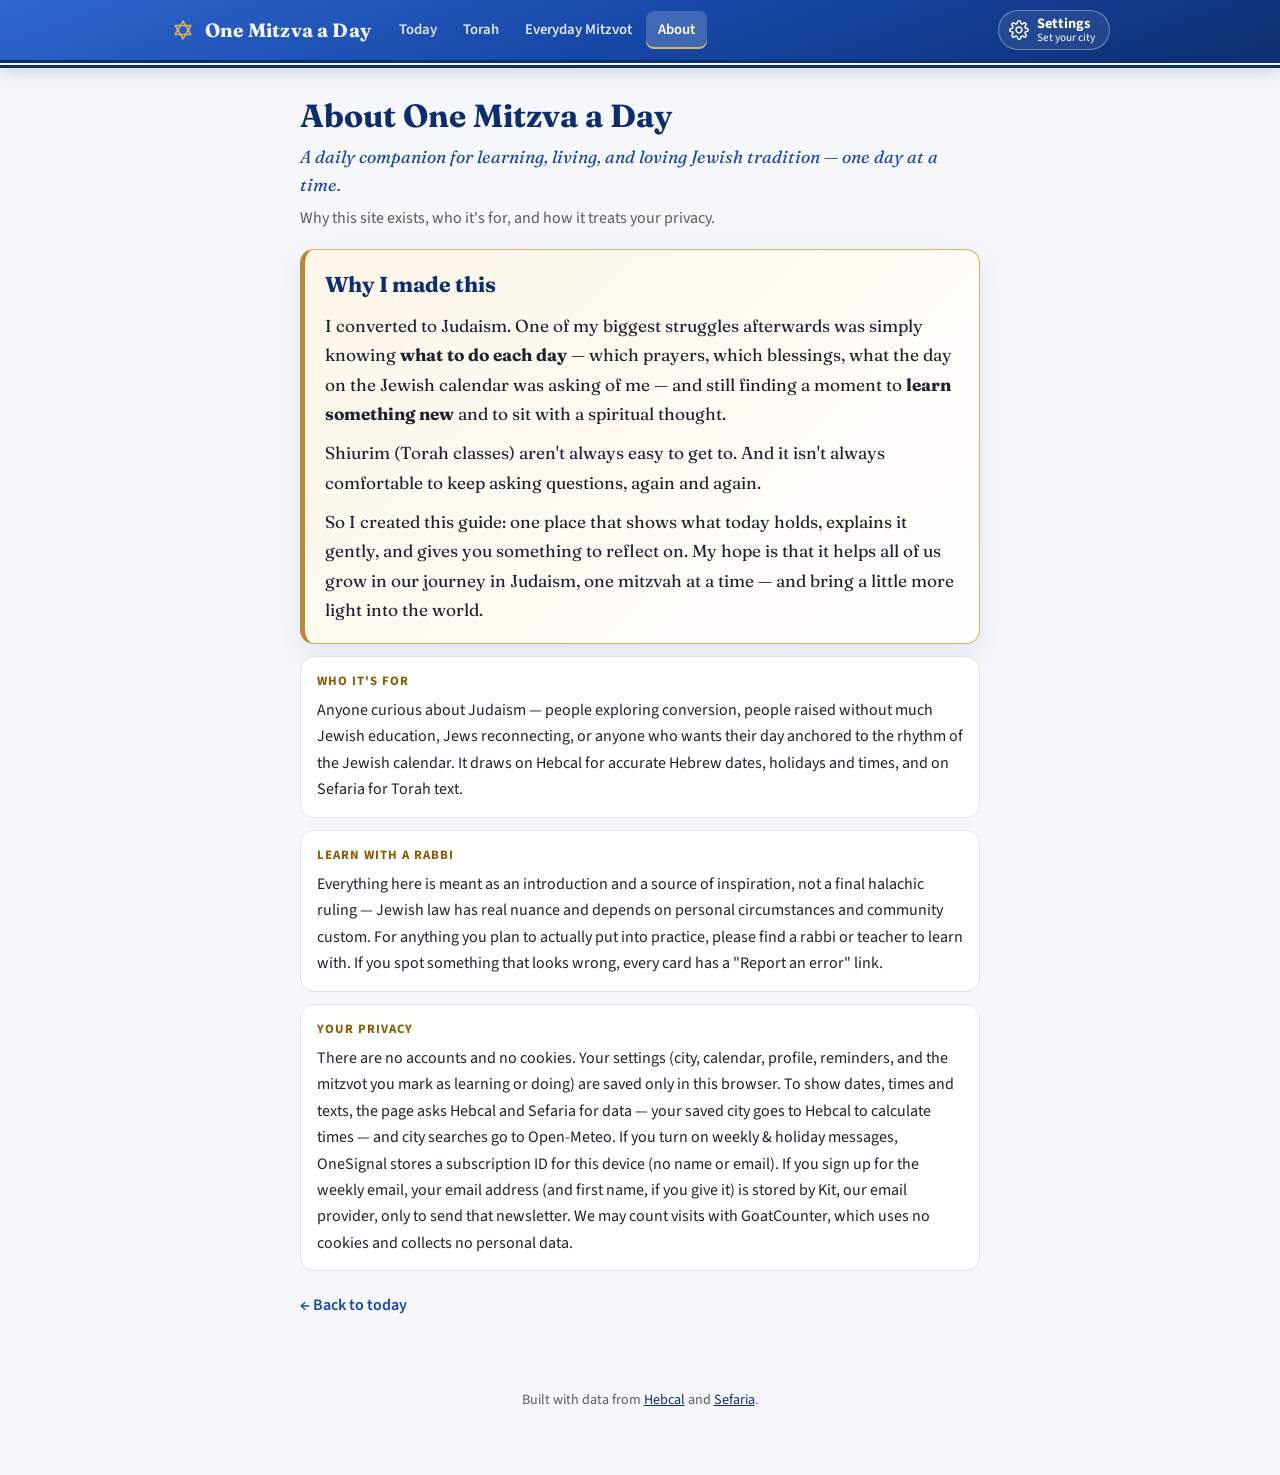
==== commit 56ec385a: "One menu bar on every page, with Settings Every page now has the same slim bar at the top: the logo " ====
--- a/about.html
+++ b/about.html
@@ -17,35 +17,36 @@
   <link href="https://fonts.googleapis.com/css2?family=Fraunces:ital,opsz,wght@0,9..144,400;0,9..144,600;0,9..144,700;1,9..144,500&family=Frank+Ruhl+Libre:wght@400;500;700&family=Source+Sans+3:wght@400;500;600&display=swap" rel="stylesheet">
   <link rel="stylesheet" href="css/style.css" />
 </head>
-<body class="about-page">
-  <header class="site-header">
-    <div class="header-stars" aria-hidden="true"></div>
-    <div class="wrap">
-      <a class="brand brand-link" href="./">
-        <span class="brand-mark">
+<body class="about-page" data-page="about">
+  <header class="site-bar">
+    <div class="wrap site-bar-inner">
+      <a class="sb-brand" href="./" aria-label="One Mitzva a Day — Today">
+        <span class="sb-mark" aria-hidden="true">
           <svg viewBox="0 0 64 64" xmlns="http://www.w3.org/2000/svg">
             <polygon points="32,10 51.05,43 12.95,43" fill="none" stroke="currentColor" stroke-width="4" stroke-linejoin="round"/>
             <polygon points="32,54 12.95,21 51.05,21" fill="none" stroke="currentColor" stroke-width="4" stroke-linejoin="round"/>
           </svg>
         </span>
-        <span class="brand-name">One Mitzva a Day</span>
+        <span class="sb-name">One Mitzva a Day</span>
       </a>
-      <p class="tagline">A daily companion for learning, living, and loving Jewish tradition — one day at a time.</p>
-      <nav class="site-nav" aria-label="Site navigation">
-        <a href="./#top">Today</a>
-        <a href="./#torah-container">Torah</a>
-        <a href="mitzvot.html">Everyday Mitzvot</a>
-        <a href="./#prep-section">Coming Up</a>
-        <a href="./#quiz-container">Quiz</a>
-        <a href="about.html" aria-current="page">About</a>
+      <nav class="sb-links" aria-label="Pages">
+        <a href="./" data-page="today">Today</a>
+        <a href="torah.html" data-page="torah">Torah</a>
+        <a href="mitzvot.html" data-page="mitzvot">Everyday Mitzvot</a>
+        <a href="about.html" data-page="about">About</a>
       </nav>
+      <button class="sb-settings" id="nav-settings" type="button" aria-label="Settings">
+        <span class="sb-gear" aria-hidden="true"></span>
+        <span class="sb-set-text"><b>Settings</b><small id="nav-settings-city"></small></span>
+      </button>
     </div>
-    <div class="tallit-bar" aria-hidden="true"></div>
+    <div class="sb-tallit" aria-hidden="true"></div>
   </header>
 
   <main class="wrap about-main">
     <section class="mz-top">
       <h1 class="mz-title">About One Mitzva a Day</h1>
+      <p class="about-tagline">A daily companion for learning, living, and loving Jewish tradition — one day at a time.</p>
       <p class="mz-sub">Why this site exists, who it's for, and how it treats your privacy.</p>
     </section>
 
@@ -106,12 +107,11 @@
     <p class="about-back"><a href="./">← Back to today</a></p>
   </main>
 
-  <nav class="tab-bar" id="tab-bar" aria-label="Sections">
-    <a href="./#top" data-icon="star">Today</a>
-    <a href="./#torah-container" data-icon="tablets">Torah</a>
-    <a href="mitzvot.html" data-icon="hand">Mitzvot</a>
-    <a href="./#prep-section" data-icon="candles-shabbat">Coming up</a>
-    <a href="./#quiz-container" data-icon="trophy">Quiz</a>
+  <nav class="tab-bar" id="tab-bar" aria-label="Pages">
+    <a href="./" data-page="today" data-icon="star">Today</a>
+    <a href="torah.html" data-page="torah" data-icon="tablets">Torah</a>
+    <a href="mitzvot.html" data-page="mitzvot" data-icon="hand">Mitzvot</a>
+    <a href="about.html" data-page="about" data-icon="book-star">About</a>
   </nav>
 
   <footer class="site-footer">
@@ -123,13 +123,9 @@
   <script src="js/config.js"></script>
   <script src="js/integrations.js"></script>
   <script src="js/icons.js"></script>
+  <script src="js/profile.js"></script>
+  <script src="js/settings.js"></script>
+  <script src="js/nav.js"></script>
   <script src="js/offline.js"></script>
-  <script>
-    // Icons for the phone tab bar, as on the other pages.
-    document.querySelectorAll("#tab-bar a").forEach(a => {
-      const label = a.textContent;
-      a.innerHTML = `<span class="tab-icon" aria-hidden="true">${getIcon(a.dataset.icon)}</span><span>${label}</span>`;
-    });
-  </script>
 </body>
 </html>
--- a/css/style.css
+++ b/css/style.css
@@ -47,110 +47,75 @@
 /* Header                                                             */
 /* ---------------------------------------------------------------- */
 
-.site-header {
-  position: relative;
-  overflow: hidden;
-  background: linear-gradient(160deg, var(--flag-blue-bright) 0%, var(--flag-blue) 45%, var(--flag-blue-deep) 100%);
+/* The menu bar on every page: logo, the four pages, Settings. It stays at the top. */
+.site-bar {
+  position: sticky;
+  top: 0;
+  z-index: 800;
+  background: linear-gradient(160deg, var(--flag-blue-bright) 0%, var(--flag-blue) 50%, var(--flag-blue-deep) 100%);
   color: var(--cream);
-  padding: 44px 0 30px;
-}
-
-.header-stars {
-  position: absolute;
-  inset: 0;
-  opacity: 0.13;
-  pointer-events: none;
-  background-image: url("data:image/svg+xml,%3Csvg xmlns='http://www.w3.org/2000/svg' width='90' height='90' viewBox='0 0 90 90'%3E%3Cpolygon points='45,27 60.59,54 29.41,54' fill='none' stroke='white' stroke-width='1.8'/%3E%3Cpolygon points='45,63 29.41,36 60.59,36' fill='none' stroke='white' stroke-width='1.8'/%3E%3C/svg%3E");
-  background-size: 90px 90px;
-  animation: driftStars 60s linear infinite;
-}
-
-@keyframes driftStars {
-  from { background-position: 0 0; }
-  to { background-position: 180px 180px; }
-}
-
-.brand {
+  box-shadow: 0 4px 16px rgba(13, 46, 110, 0.18);
+}
+.site-bar-inner {
   display: flex;
   align-items: center;
-  gap: 12px;
-  position: relative;
-  z-index: 1;
-}
-
-.brand-mark {
-  width: 34px;
-  height: 34px;
-  color: var(--gold-light);
+  gap: 16px;
+  padding-top: 10px;
+  padding-bottom: 10px;
+  max-width: 980px;
+}
+.sb-brand { display: flex; align-items: center; gap: 9px; flex: none; color: var(--cream); text-decoration: none; }
+.sb-mark { width: 26px; height: 26px; color: var(--gold-light); display: inline-flex; }
+.sb-mark svg { width: 100%; height: 100%; }
+.sb-name { font-family: "Fraunces", Georgia, serif; font-weight: 700; font-size: 1.2rem; letter-spacing: 0.01em; white-space: nowrap; }
+.sb-links { display: flex; gap: 2px; flex: 1; min-width: 0; }
+.sb-links a {
+  color: #dfe7f8;
+  text-decoration: none;
+  font-weight: 600;
+  font-size: 0.92rem;
+  padding: 7px 12px;
+  border-radius: 8px;
+  white-space: nowrap;
+  transition: background 0.15s ease, color 0.15s ease;
+}
+.sb-links a:hover, .sb-links a:focus-visible { background: rgba(255, 255, 255, 0.12); color: #fff; outline: none; }
+.sb-links a.is-active { background: rgba(255, 255, 255, 0.18); color: #fff; box-shadow: inset 0 -2px 0 var(--gold-light); }
+.sb-settings {
   display: inline-flex;
-  animation: twinkle 3.2s ease-in-out infinite;
-}
-
-.brand-mark svg { width: 100%; height: 100%; }
-
-@keyframes twinkle {
-  0%, 100% { transform: scale(1) rotate(0deg); }
-  50% { transform: scale(1.12) rotate(8deg); }
-}
-
-.brand-name {
-  font-family: "Fraunces", Georgia, serif;
-  font-size: 1.7rem;
-  font-weight: 700;
-  color: var(--cream);
-  letter-spacing: 0.01em;
-}
-
-.tagline {
-  margin: 10px 0 0;
-  color: #d7e0f5;
-  font-size: 1.02rem;
-  max-width: 46ch;
-  position: relative;
-  z-index: 1;
-}
-
-.site-nav {
-  display: flex;
-  gap: 4px;
-  margin-top: 18px;
-  padding-bottom: 2px;
-  overflow-x: auto;
-  position: relative;
-  z-index: 1;
-  scrollbar-width: none;
-}
-
-.site-nav::-webkit-scrollbar { display: none; }
-
-.site-nav a {
-  flex: 0 0 auto;
-  color: #e3e9f7;
-  text-decoration: none;
-  font-size: 0.88rem;
-  font-weight: 600;
-  padding: 7px 14px;
+  align-items: center;
+  gap: 8px;
+  flex: none;
+  margin-left: auto;
+  border: 1px solid rgba(255, 255, 255, 0.35);
+  background: rgba(255, 255, 255, 0.08);
+  color: #fff;
+  font: inherit;
+  padding: 5px 14px 5px 10px;
   border-radius: 999px;
-  border: 1px solid rgba(255,255,255,0.25);
-  white-space: nowrap;
-  transition: all 0.18s ease;
-}
-
-.site-nav a:hover, .site-nav a:focus-visible {
-  background: rgba(255,255,255,0.14);
-  border-color: rgba(255,255,255,0.5);
-  color: #fff;
-  outline: none;
-}
-
-.tallit-bar {
-  height: 14px;
-  background:
-    linear-gradient(to bottom, var(--flag-blue-deep) 0 4px, transparent 4px) top,
-    linear-gradient(to bottom, var(--flag-blue-deep) 0 4px, transparent 4px) bottom;
-  background-color: var(--cream);
-  background-size: 100% 4px;
-  background-repeat: no-repeat;
+  cursor: pointer;
+  transition: background 0.15s ease, border-color 0.15s ease;
+}
+.sb-settings:hover, .sb-settings:focus-visible { background: rgba(255, 255, 255, 0.18); border-color: rgba(255, 255, 255, 0.6); outline: none; }
+.sb-gear { width: 20px; height: 20px; display: inline-flex; }
+.sb-gear svg { width: 100%; height: 100%; }
+.sb-set-text { display: flex; flex-direction: column; align-items: flex-start; line-height: 1.1; text-align: left; }
+.sb-set-text b { font-size: 0.9rem; font-weight: 700; }
+.sb-set-text small { font-size: 0.7rem; font-weight: 500; opacity: 0.85; max-width: 14ch; overflow: hidden; text-overflow: ellipsis; white-space: nowrap; }
+.sb-tallit {
+  height: 8px;
+  background: linear-gradient(to bottom, var(--flag-blue-deep) 0 3px, var(--cream) 3px 5px, var(--flag-blue-deep) 5px 8px);
+}
+
+/* Phones: the pages move to the bottom bar; the top keeps the logo and Settings. */
+@media (max-width: 700px) {
+  .site-bar-inner { gap: 10px; padding-top: 8px; padding-bottom: 8px; }
+  .sb-links { display: none; }
+  .sb-name { font-size: 1.08rem; }
+  .sb-settings { padding: 4px 12px 4px 8px; }
+}
+@media (max-width: 360px) {
+  .sb-name { font-size: 0.98rem; }
 }
 
 /* ---------------------------------------------------------------- */
@@ -261,9 +226,6 @@
 #timeline-container,
 #zmanim-container,
 #prep-section,
-#occasion-container,
-#torah-container,
-#mitzvot-section,
 #quiz-container { scroll-margin-top: 12px; }
 
 .ts-print-wrap {
@@ -621,13 +583,6 @@
 .tab-bar { display: none; }
 
 @media (max-width: 700px) {
-  .site-header { padding: 14px 0 10px; }
-  .tagline,
-  .site-nav,
-  .header-stars { display: none; }
-  .brand-name { font-size: 1.3rem; }
-  .brand-mark { width: 26px; height: 26px; }
-  .tallit-bar { height: 8px; }
   .today-summary { margin-top: 14px; padding: 14px 14px 6px; }
 
   body { padding-bottom: calc(64px + env(safe-area-inset-bottom)); }
@@ -1376,37 +1331,6 @@
 .prep-card .card-head { align-items: flex-start; }
 
 /* ---------------------------------------------------------------- */
-/* Profile pill                                                       */
-/* ---------------------------------------------------------------- */
-
-.profile-pill {
-  display: inline-flex;
-  align-items: center;
-  gap: 8px;
-  margin: 14px 0 0;
-  padding: 8px 16px;
-  border-radius: 999px;
-  border: 1px solid var(--line);
-  background: var(--paper);
-  color: var(--flag-blue-deep);
-  font-family: "Source Sans 3", sans-serif;
-  font-size: 0.85rem;
-  font-weight: 600;
-  cursor: pointer;
-  transition: all 0.18s ease;
-}
-
-.profile-pill svg { width: 16px; height: 16px; flex: 0 0 auto; }
-
-.profile-pill span {
-  overflow: hidden;
-  text-overflow: ellipsis;
-  white-space: nowrap;
-}
-
-.profile-pill { max-width: 100%; }
-
-/* ---------------------------------------------------------------- */
 /* Times card                                                         */
 /* ---------------------------------------------------------------- */
 
@@ -1804,12 +1728,6 @@
 
 @media (max-width: 600px) {
   .onboarding-modal.settings-modal { padding: 24px 20px; }
-}
-
-.profile-pill:hover {
-  border-color: var(--flag-blue-bright);
-  box-shadow: var(--shadow);
-  transform: translateY(-1px);
 }
 
 /* ---------------------------------------------------------------- */
@@ -2147,7 +2065,6 @@
   .occasion-card, .torah-card, .about-card {
     padding: 22px 18px;
   }
-  .brand-name { font-size: 1.4rem; }
   .hebrew-date { font-size: 1.25rem; }
   .icon-badge { width: 44px; height: 44px; }
   .card-head h3 { font-size: 1.25rem; }
@@ -2446,26 +2363,6 @@
 
 #timeline-container > .pc-review { margin-top: 16px; }
 
-.tl-coming {
-  display: flex;
-  align-items: center;
-  gap: 12px;
-  width: 100%;
-  margin-top: 14px;
-  padding: 12px 14px;
-  background: var(--paper);
-  border: 1px solid var(--line);
-  border-radius: 12px;
-  font: inherit;
-  color: inherit;
-  text-align: left;
-  cursor: pointer;
-}
-.tl-coming:hover, .tl-coming:focus-visible { background: #eef2fc; outline: none; }
-.tl-coming-days { font-family: "Fraunces", serif; font-weight: 700; font-size: 1.5rem; color: var(--gold); min-width: 44px; text-align: center; line-height: 1; }
-.tl-coming-days small { display: block; font-family: "Source Sans 3", sans-serif; font-size: 0.68rem; font-weight: 600; text-transform: uppercase; color: var(--ink-soft); }
-.tl-coming-text { flex: 1; display: flex; flex-direction: column; font-size: 0.9rem; color: var(--ink-soft); }
-.tl-coming-text strong { color: var(--ink); font-size: 1rem; }
 .tl-print { margin-top: 12px; }
 
 @media (max-width: 420px) {
@@ -2575,8 +2472,6 @@
 /* ---------------------------------------------------------------- */
 /* Everyday Mitzvot page (mitzvot.html) and the way in from home      */
 /* ---------------------------------------------------------------- */
-
-.brand-link { color: inherit; text-decoration: none; }
 
 .mz-teaser {
   display: flex;
@@ -2703,3 +2598,217 @@
 .about-back { margin: 22px 0 30px; }
 .about-back a { color: var(--flag-blue); font-weight: 600; text-decoration: none; }
 .about-teaser { margin-top: 10px; }
+
+/* ---------------------------------------------------------------- */
+/* Date card: what today is, a thought for today, more about today    */
+/* ---------------------------------------------------------------- */
+
+#today-line:empty, #today-more:empty { display: none; }
+.today-line { display: flex; align-items: center; gap: 10px; margin: 2px 0 10px; }
+.today-line .icon-badge { flex: none; }
+.today-line-text { margin: 0; font-weight: 600; font-size: 1.02rem; color: var(--flag-blue-deep); line-height: 1.35; }
+#today-line .tavshilin-banner { margin: 0 0 10px; padding: 10px 14px; }
+
+.today-thought { margin: 12px 0 4px; padding: 12px 14px; border-left: 3px solid var(--gold); background: #fbf6ea; border-radius: 0 10px 10px 0; }
+.today-thought-label { margin: 0 0 4px; font-size: 0.75rem; font-weight: 700; letter-spacing: 0.08em; text-transform: uppercase; color: #8a5a00; }
+.today-thought-text {
+  margin: 0;
+  font-family: "Fraunces", serif;
+  font-style: italic;
+  font-size: 1.04rem;
+  line-height: 1.6;
+  color: var(--flag-blue-deep);
+  display: -webkit-box;
+  -webkit-line-clamp: 3;
+  -webkit-box-orient: vertical;
+  overflow: hidden;
+}
+.today-thought-text.is-open { display: block; -webkit-line-clamp: unset; overflow: visible; }
+.today-thought-more { margin-top: 4px; border: 0; background: none; padding: 0; font: inherit; font-size: 0.88rem; font-weight: 600; color: var(--flag-blue); cursor: pointer; }
+
+details.today-more { margin: 10px 0 6px; }
+details.today-more > summary { cursor: pointer; list-style: none; font-weight: 600; color: var(--flag-blue); padding: 6px 0; }
+details.today-more > summary::-webkit-details-marker { display: none; }
+details.today-more > summary::after { content: " ▾"; }
+details.today-more[open] > summary::after { content: " ▴"; }
+.today-more-body { padding: 4px 0 6px; }
+.today-more-part + .today-more-part { margin-top: 14px; padding-top: 12px; border-top: 1px solid var(--line); }
+.today-more-title { font-family: "Fraunces", serif; font-size: 1.15rem; color: var(--flag-blue-deep); margin: 0 0 6px; }
+.today-more-body .intro { margin-top: 0; }
+
+/* ---------------------------------------------------------------- */
+/* Coming up: the date cards, a "next up" note, the get-ready guide  */
+/* ---------------------------------------------------------------- */
+
+#prep-section #countdown-container { margin-top: 0; }
+#prep-section .countdown-strip { padding-bottom: 12px; margin-bottom: 6px; }
+#prep-section .countdown-chip { min-width: 124px; padding: 12px 16px; border-radius: 14px; }
+.countdown-date {
+  display: block;
+  margin-top: 2px;
+  font-size: 0.74rem;
+  color: var(--ink-soft);
+  opacity: 0.85;
+  white-space: nowrap;
+}
+.countdown-chip--today .countdown-date { color: var(--cream); opacity: 0.9; }
+
+.prep-note {
+  display: flex;
+  align-items: flex-start;
+  gap: 12px;
+  padding: 14px 16px;
+  background: var(--paper);
+  border: 1px solid var(--line);
+  border-left: 3px solid var(--gold);
+  border-radius: 0 12px 12px 0;
+}
+.prep-note .icon-badge { flex: none; }
+.prep-note-body { min-width: 0; }
+.prep-note-line { margin: 0; color: var(--flag-blue-deep); line-height: 1.45; }
+.prep-note-line + .prep-note-line { margin-top: 4px; }
+.prep-note-line strong { color: #8a5a00; }
+.prep-note-sub { margin: 4px 0 0; font-size: 0.9rem; color: var(--ink-soft); line-height: 1.45; }
+#prep-section .countdown-chip { display: flex; flex-direction: column; align-items: center; justify-content: center; }
+#prep-section { margin-bottom: 28px; }
+/* Up near the top, under the date bar: a compact heading, in line with the cards. */
+#prep-section > .section-heading { margin: 22px 0 12px; padding-top: 0; border-top: 0; text-align: left; }
+#prep-section > .section-heading h2 { font-size: 1.35rem; margin-bottom: 2px; }
+
+/* ---------------------------------------------------------------- */
+/* Now marker inside the "Right now" item: slides down with the time */
+/* ---------------------------------------------------------------- */
+
+.tl-item {
+  position: relative;
+  /* How far down the marker sits: the share of the window already past, within the
+     height of the item itself (below its start time). */
+  --tl-now-top: calc(58px + (100% - 74px) * var(--tl-now, 0));
+  --tl-rail-x: 82px;
+}
+.tl-now-mark {
+  position: absolute;
+  left: 0;
+  right: 0;
+  top: var(--tl-now-top);
+  height: 0;
+  display: grid;
+  grid-template-columns: 66px 16px minmax(0, 1fr);
+  column-gap: 10px;
+  align-items: center;
+  z-index: 2;
+  pointer-events: none;
+}
+.tl-now-mark-label { display: flex; flex-direction: column; align-items: flex-end; line-height: 1.15; font-variant-numeric: tabular-nums; }
+.tl-now-mark-time { font-size: 0.75rem; font-weight: 700; color: #c2410c; }
+.tl-now-mark-left { font-size: 0.68rem; color: #9a3412; }
+.tl-now-mark.is-urgent .tl-now-mark-left { font-weight: 700; color: #c2410c; }
+.tl-now-mark i { width: 14px; height: 14px; border-radius: 50%; background: #c2410c; box-shadow: 0 0 0 4px #fde3d6; }
+.tl-now-mark b { height: 2px; width: 14px; margin-left: -12px; background: #c2410c; }
+.tl-now-fill {
+  position: absolute;
+  left: var(--tl-rail-x);
+  width: 2px;
+  top: 22px;
+  height: calc(var(--tl-now-top) - 22px);
+  background: #c2410c;
+  opacity: 0.55;
+  z-index: 0;
+  pointer-events: none;
+}
+@media (max-width: 420px) {
+  .tl-item { --tl-rail-x: 66px; }
+  .tl-now-mark { grid-template-columns: 52px 16px minmax(0, 1fr); column-gap: 8px; }
+  .tl-now-mark-left { font-size: 0.64rem; }
+}
+.tl-now-mark-label > * { white-space: nowrap; }
+@media (max-width: 420px) {
+  .tl-now-mark-left { font-size: 0.6rem; }
+}
+/* Short halachic notes on a timeline card (e.g. when Hamapil is said). */
+.tl-note { margin: 8px 0 2px; padding: 8px 10px; background: #f4f6fb; border-left: 3px solid var(--flag-blue-bright); border-radius: 0 8px 8px 0; font-size: 0.84rem; line-height: 1.45; color: var(--ink-soft); }
+.tl-note p { margin: 0; }
+.tl-note p + p { margin-top: 4px; }
+.tl-note p:last-child { font-style: italic; }
+.tl-item--past .tl-note { display: none; }
+
+/* ---------------------------------------------------------------- */
+/* Parsha line in the date card                                       */
+/* ---------------------------------------------------------------- */
+
+#today-parsha:empty { display: none; }
+a.today-parsha {
+  display: flex;
+  align-items: center;
+  gap: 10px;
+  margin: 0 0 10px;
+  padding: 8px 12px 8px 8px;
+  border: 1px solid var(--line);
+  border-radius: 12px;
+  background: #fbf8f0;
+  text-decoration: none;
+  color: inherit;
+  transition: border-color 0.15s ease, box-shadow 0.15s ease;
+}
+a.today-parsha:hover, a.today-parsha:focus-visible { border-color: var(--gold); box-shadow: var(--shadow-hover); outline: none; }
+a.today-parsha .icon-badge { flex: none; width: 38px; height: 38px; }
+.today-parsha-text { flex: 1; min-width: 0; display: flex; flex-direction: column; line-height: 1.3; }
+.today-parsha-text strong { color: var(--flag-blue-deep); font-size: 1rem; }
+.today-parsha-text span { color: var(--ink-soft); font-size: 0.9rem; }
+.today-parsha-go { flex: none; font-weight: 600; font-size: 0.9rem; color: var(--flag-blue); }
+
+/* Timeline: "Read today's aliyah" goes to the reading page */
+a.tl-how-link { display: inline-block; margin-top: 6px; color: var(--flag-blue); font-weight: 600; font-size: 0.9rem; text-decoration: none; }
+a.tl-how-link:hover { text-decoration: underline; }
+
+/* ---------------------------------------------------------------- */
+/* Torah reading page (torah.html)                                    */
+/* ---------------------------------------------------------------- */
+
+.tr-head { display: flex; align-items: center; gap: 14px; }
+.tr-head .icon-badge { flex: none; }
+.tr-he-name { margin: 0 0 2px; font-family: "Frank Ruhl Libre", serif; font-size: 1.3rem; color: var(--flag-blue-deep); text-align: left; }
+.tr-intro { margin: 14px 0 12px; color: var(--ink-soft); line-height: 1.55; }
+
+.tr-days { display: flex; gap: 8px; overflow-x: auto; padding: 2px 2px 10px; scrollbar-width: thin; }
+.tr-day {
+  flex: 1 0 74px;
+  display: flex;
+  flex-direction: column;
+  align-items: center;
+  gap: 1px;
+  padding: 8px 6px;
+  border: 1px solid var(--line);
+  border-radius: 12px;
+  background: var(--paper);
+  font: inherit;
+  color: inherit;
+  cursor: pointer;
+}
+.tr-day:hover, .tr-day:focus-visible { border-color: var(--flag-blue-bright); outline: none; }
+.tr-day-name { font-size: 0.78rem; font-weight: 600; color: var(--ink-soft); }
+.tr-day-aliyah { font-family: "Fraunces", serif; font-weight: 700; font-size: 1.05rem; color: var(--gold); }
+.tr-day-date { font-size: 0.7rem; color: var(--ink-soft); }
+.tr-day.is-today .tr-day-name { color: var(--flag-blue); }
+.tr-day.is-active { background: linear-gradient(160deg, var(--flag-blue-bright), var(--flag-blue)); border-color: var(--flag-blue); }
+.tr-day.is-active .tr-day-name, .tr-day.is-active .tr-day-aliyah, .tr-day.is-active .tr-day-date { color: var(--cream); }
+
+.tr-card { margin-top: 6px; }
+.tr-card-title { font-family: "Fraunces", serif; font-size: 1.35rem; color: var(--flag-blue-deep); margin: 0 0 2px; }
+.tr-text { margin-top: 10px; }
+.tr-verses { display: flex; flex-direction: column; gap: 14px; }
+.tr-verse { display: grid; grid-template-columns: 44px minmax(0, 1fr); gap: 8px; padding-bottom: 12px; border-bottom: 1px solid var(--line); }
+.tr-verse:last-child { border-bottom: 0; }
+.tr-num { font-size: 0.75rem; font-weight: 600; color: var(--gold); padding-top: 6px; font-variant-numeric: tabular-nums; }
+.tr-he { margin: 0 0 6px; font-family: "Frank Ruhl Libre", serif; font-size: 1.35rem; line-height: 1.8; color: var(--flag-blue-deep); text-align: right; }
+.tr-en { margin: 0; line-height: 1.6; }
+.tr-text[data-lang="en"] .tr-he { display: none; }
+.tr-text[data-lang="he"] .tr-en { display: none; }
+.tr-links { display: flex; flex-wrap: wrap; gap: 6px 18px; margin-top: 14px; }
+
+@media (max-width: 420px) {
+  .tr-verse { grid-template-columns: 34px minmax(0, 1fr); gap: 6px; }
+  .tr-he { font-size: 1.25rem; }
+  .tr-day { flex-basis: 64px; }
+}
+.about-tagline { margin: 2px 0 6px; font-family: "Fraunces", serif; font-style: italic; font-size: 1.1rem; color: var(--flag-blue); }
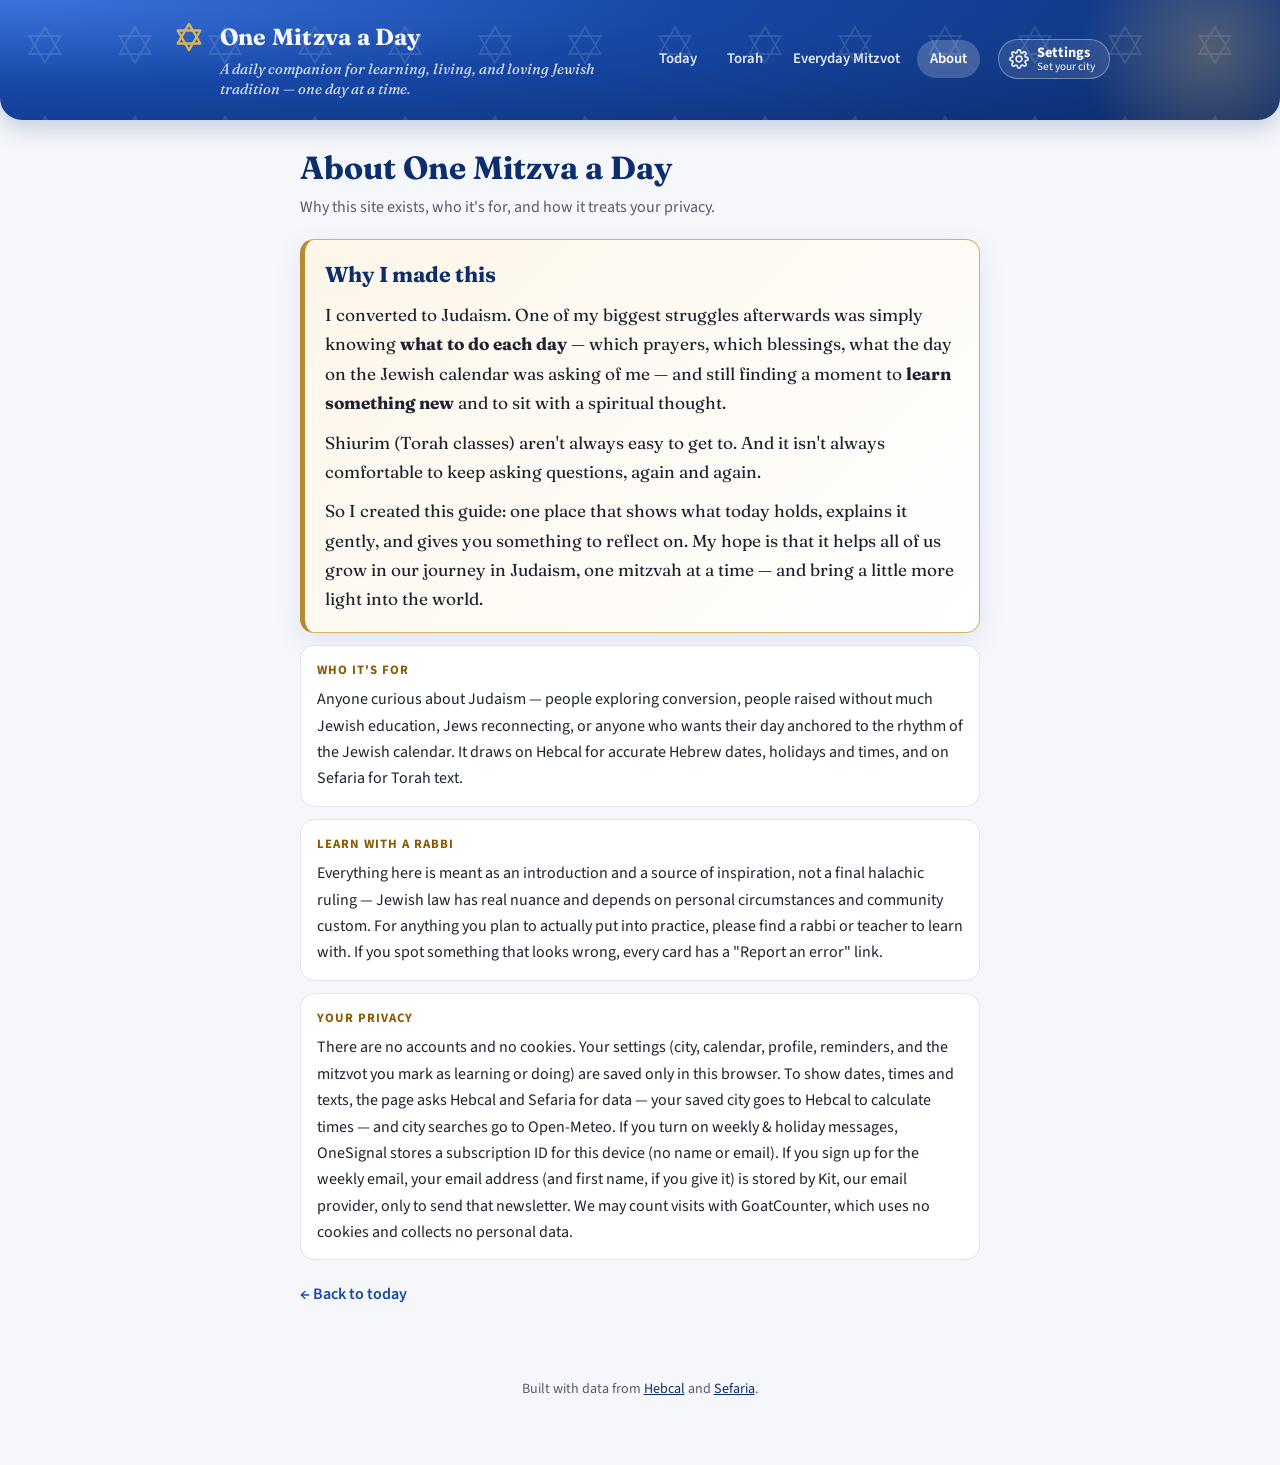
==== commit 9b3b80d1: "New banner; Now / Also now; items follow you; fold the parts of the day Banner: the tagline is back " ====
--- a/about.html
+++ b/about.html
@@ -19,6 +19,8 @@
 </head>
 <body class="about-page" data-page="about">
   <header class="site-bar">
+    <span class="sb-stars" aria-hidden="true"></span>
+    <span class="sb-glow" aria-hidden="true"></span>
     <div class="wrap site-bar-inner">
       <a class="sb-brand" href="./" aria-label="One Mitzva a Day — Today">
         <span class="sb-mark" aria-hidden="true">
@@ -39,14 +41,13 @@
         <span class="sb-gear" aria-hidden="true"></span>
         <span class="sb-set-text"><b>Settings</b><small id="nav-settings-city"></small></span>
       </button>
+      <p class="sb-tag">A daily companion for learning, living, and loving Jewish tradition — one day at a time.</p>
     </div>
-    <div class="sb-tallit" aria-hidden="true"></div>
   </header>
 
   <main class="wrap about-main">
     <section class="mz-top">
       <h1 class="mz-title">About One Mitzva a Day</h1>
-      <p class="about-tagline">A daily companion for learning, living, and loving Jewish tradition — one day at a time.</p>
       <p class="mz-sub">Why this site exists, who it's for, and how it treats your privacy.</p>
     </section>
 
--- a/css/style.css
+++ b/css/style.css
@@ -47,48 +47,88 @@
 /* Header                                                             */
 /* ---------------------------------------------------------------- */
 
-/* The menu bar on every page: logo, the four pages, Settings. It stays at the top. */
+/* The banner on every page: logo, tagline, the four pages, Settings. It stays at
+   the top; once the page scrolls (body.bar-compact, set by nav.js) it shrinks to a
+   slim bar and the tagline hides. */
 .site-bar {
   position: sticky;
   top: 0;
   z-index: 800;
-  background: linear-gradient(160deg, var(--flag-blue-bright) 0%, var(--flag-blue) 50%, var(--flag-blue-deep) 100%);
+  overflow: hidden;
   color: var(--cream);
-  box-shadow: 0 4px 16px rgba(13, 46, 110, 0.18);
-}
+  background: radial-gradient(120% 160% at 0% 0%, #3b74dc 0%, var(--flag-blue) 45%, var(--flag-blue-deep) 100%);
+  border-radius: 0 0 22px 22px;
+  box-shadow: 0 8px 24px rgba(13, 46, 110, 0.22);
+  transition: border-radius 0.2s ease;
+}
+.sb-stars {
+  position: absolute;
+  inset: 0;
+  opacity: 0.12;
+  pointer-events: none;
+  background-image: url("data:image/svg+xml,%3Csvg xmlns='http://www.w3.org/2000/svg' width='90' height='90' viewBox='0 0 90 90'%3E%3Cpolygon points='45,27 60.59,54 29.41,54' fill='none' stroke='white' stroke-width='1.8'/%3E%3Cpolygon points='45,63 29.41,36 60.59,36' fill='none' stroke='white' stroke-width='1.8'/%3E%3C/svg%3E");
+  background-size: 90px 90px;
+  animation: driftStars 60s linear infinite;
+}
+.sb-glow {
+  position: absolute;
+  right: -70px;
+  top: -90px;
+  width: 280px;
+  height: 280px;
+  border-radius: 50%;
+  background: radial-gradient(circle, rgba(217, 178, 92, 0.32), transparent 65%);
+  pointer-events: none;
+}
+@keyframes driftStars { from { background-position: 0 0; } to { background-position: 180px 180px; } }
+@keyframes twinkle { 0%, 100% { transform: scale(1) rotate(0deg); } 50% { transform: scale(1.12) rotate(8deg); } }
+
 .site-bar-inner {
-  display: flex;
+  position: relative;
+  display: grid;
+  grid-template-columns: auto 1fr auto;
+  grid-template-areas: "brand links settings" "tag links settings";
   align-items: center;
-  gap: 16px;
-  padding-top: 10px;
-  padding-bottom: 10px;
+  column-gap: 18px;
+  padding-top: 18px;
+  padding-bottom: 20px;
   max-width: 980px;
-}
-.sb-brand { display: flex; align-items: center; gap: 9px; flex: none; color: var(--cream); text-decoration: none; }
-.sb-mark { width: 26px; height: 26px; color: var(--gold-light); display: inline-flex; }
+  transition: padding 0.2s ease;
+}
+.sb-brand { grid-area: brand; display: flex; align-items: center; gap: 12px; color: var(--cream); text-decoration: none; }
+.sb-mark { width: 38px; height: 38px; color: var(--gold-light); display: inline-flex; flex: none; animation: twinkle 3.2s ease-in-out infinite; transition: width 0.2s ease, height 0.2s ease; }
 .sb-mark svg { width: 100%; height: 100%; }
-.sb-name { font-family: "Fraunces", Georgia, serif; font-weight: 700; font-size: 1.2rem; letter-spacing: 0.01em; white-space: nowrap; }
-.sb-links { display: flex; gap: 2px; flex: 1; min-width: 0; }
+.sb-name { font-family: "Fraunces", Georgia, serif; font-weight: 700; font-size: 1.45rem; letter-spacing: 0.01em; white-space: nowrap; transition: font-size 0.2s ease; }
+.sb-tag {
+  grid-area: tag;
+  margin: 4px 0 0 50px;
+  font-family: "Fraunces", Georgia, serif;
+  font-style: italic;
+  font-size: 0.92rem;
+  line-height: 1.35;
+  color: #dbe5fb;
+  max-width: 40ch;
+}
+.sb-links { grid-area: links; display: flex; gap: 4px; justify-content: flex-end; min-width: 0; }
 .sb-links a {
-  color: #dfe7f8;
+  color: #e3e9f7;
   text-decoration: none;
   font-weight: 600;
   font-size: 0.92rem;
-  padding: 7px 12px;
-  border-radius: 8px;
+  padding: 7px 13px;
+  border-radius: 999px;
   white-space: nowrap;
   transition: background 0.15s ease, color 0.15s ease;
 }
 .sb-links a:hover, .sb-links a:focus-visible { background: rgba(255, 255, 255, 0.12); color: #fff; outline: none; }
-.sb-links a.is-active { background: rgba(255, 255, 255, 0.18); color: #fff; box-shadow: inset 0 -2px 0 var(--gold-light); }
+.sb-links a.is-active { background: rgba(255, 255, 255, 0.2); color: #fff; }
 .sb-settings {
+  grid-area: settings;
   display: inline-flex;
   align-items: center;
   gap: 8px;
-  flex: none;
-  margin-left: auto;
   border: 1px solid rgba(255, 255, 255, 0.35);
-  background: rgba(255, 255, 255, 0.08);
+  background: rgba(255, 255, 255, 0.1);
   color: #fff;
   font: inherit;
   padding: 5px 14px 5px 10px;
@@ -96,26 +136,43 @@
   cursor: pointer;
   transition: background 0.15s ease, border-color 0.15s ease;
 }
-.sb-settings:hover, .sb-settings:focus-visible { background: rgba(255, 255, 255, 0.18); border-color: rgba(255, 255, 255, 0.6); outline: none; }
+.sb-settings:hover, .sb-settings:focus-visible { background: rgba(255, 255, 255, 0.2); border-color: rgba(255, 255, 255, 0.6); outline: none; }
 .sb-gear { width: 20px; height: 20px; display: inline-flex; }
 .sb-gear svg { width: 100%; height: 100%; }
 .sb-set-text { display: flex; flex-direction: column; align-items: flex-start; line-height: 1.1; text-align: left; }
 .sb-set-text b { font-size: 0.9rem; font-weight: 700; }
 .sb-set-text small { font-size: 0.7rem; font-weight: 500; opacity: 0.85; max-width: 14ch; overflow: hidden; text-overflow: ellipsis; white-space: nowrap; }
-.sb-tallit {
-  height: 8px;
-  background: linear-gradient(to bottom, var(--flag-blue-deep) 0 3px, var(--cream) 3px 5px, var(--flag-blue-deep) 5px 8px);
-}
-
-/* Phones: the pages move to the bottom bar; the top keeps the logo and Settings. */
+
+/* Slim once the page scrolls */
+body.bar-compact .site-bar { border-radius: 0 0 16px 16px; }
+body.bar-compact .site-bar-inner { padding-top: 9px; padding-bottom: 9px; grid-template-areas: "brand links settings"; }
+body.bar-compact .sb-tag { display: none; }
+body.bar-compact .sb-mark { width: 26px; height: 26px; }
+body.bar-compact .sb-name { font-size: 1.15rem; }
+
+/* Phones: the pages are in the bottom bar; the tagline runs under the logo. */
 @media (max-width: 700px) {
-  .site-bar-inner { gap: 10px; padding-top: 8px; padding-bottom: 8px; }
+  .site-bar { border-radius: 0 0 18px 18px; }
+  .site-bar-inner {
+    grid-template-columns: 1fr auto;
+    grid-template-areas: "brand settings" "tag tag";
+    column-gap: 10px;
+    padding-top: 12px;
+    padding-bottom: 14px;
+  }
   .sb-links { display: none; }
-  .sb-name { font-size: 1.08rem; }
+  .sb-mark { width: 30px; height: 30px; }
+  .sb-name { font-size: 1.15rem; }
+  .sb-tag { margin: 6px 0 0; font-size: 0.82rem; max-width: none; }
   .sb-settings { padding: 4px 12px 4px 8px; }
+  body.bar-compact .site-bar-inner { padding-top: 8px; padding-bottom: 8px; grid-template-areas: "brand settings"; }
+  body.bar-compact .sb-name { font-size: 1.05rem; }
 }
 @media (max-width: 360px) {
-  .sb-name { font-size: 0.98rem; }
+  .sb-name { font-size: 1rem; }
+}
+@media (prefers-reduced-motion: reduce) {
+  .sb-stars, .sb-mark { animation: none; }
 }
 
 /* ---------------------------------------------------------------- */
@@ -217,15 +274,9 @@
   color: var(--ink-soft);
 }
 
-.prep-empty {
-  margin: 0 0 8px;
-  font-size: 0.92rem;
-  color: var(--ink-soft);
-}
 
 #timeline-container,
 #zmanim-container,
-#prep-section,
 #quiz-container { scroll-margin-top: 12px; }
 
 .ts-print-wrap {
@@ -639,68 +690,6 @@
 }
 
 /* ---------------------------------------------------------------- */
-/* Countdown strip                                                    */
-/* ---------------------------------------------------------------- */
-
-.countdown-strip {
-  display: flex;
-  gap: 10px;
-  overflow-x: auto;
-  padding: 4px 2px 18px;
-  margin-bottom: 4px;
-  scrollbar-width: thin;
-}
-
-.countdown-chip {
-  flex: 0 0 auto;
-  background: var(--paper);
-  border: 1px solid var(--line);
-  border-radius: 10px;
-  padding: 8px 14px;
-  min-width: 108px;
-  text-align: center;
-  transition: transform 0.18s ease, box-shadow 0.18s ease, border-color 0.18s ease;
-  animation: fadeUp 0.5s ease both;
-  cursor: pointer;
-  font-family: inherit;
-  appearance: none;
-  display: block;
-}
-
-.countdown-chip:hover, .countdown-chip:focus-visible {
-  transform: translateY(-3px);
-  box-shadow: var(--shadow-hover);
-  border-color: var(--flag-blue-bright);
-  outline: none;
-}
-
-.countdown-chip--today {
-  background: linear-gradient(160deg, var(--flag-blue-bright), var(--flag-blue));
-  border-color: var(--flag-blue);
-}
-
-.countdown-chip--today .countdown-days,
-.countdown-chip--today .countdown-title {
-  color: var(--cream);
-}
-
-.countdown-days {
-  display: block;
-  font-family: "Fraunces", serif;
-  font-weight: 700;
-  color: var(--gold);
-  font-size: 1.05rem;
-}
-
-.countdown-title {
-  display: block;
-  font-size: 0.78rem;
-  color: var(--ink-soft);
-  margin-top: 2px;
-  white-space: nowrap;
-}
-
-/* ---------------------------------------------------------------- */
 /* Cards                                                               */
 /* ---------------------------------------------------------------- */
 
@@ -1232,59 +1221,11 @@
 /* Date navigation                                                     */
 /* ---------------------------------------------------------------- */
 
-.date-nav {
-  display: flex;
-  align-items: center;
-  gap: 8px;
-  margin: 14px 0 0;
-}
-
-.date-nav-arrow {
-  width: 36px;
-  height: 36px;
-  border-radius: 50%;
-  border: 1px solid var(--line);
-  background: var(--paper);
-  color: var(--flag-blue-deep);
-  font-size: 1rem;
-  cursor: pointer;
-  transition: all 0.18s ease;
-}
-
-.date-nav-arrow:hover {
-  border-color: var(--flag-blue-bright);
-  background: #eef2fc;
-  transform: translateY(-1px);
-}
-
-.date-input {
-  font-family: "Source Sans 3", sans-serif;
-  font-size: 0.88rem;
-  padding: 8px 12px;
-  border-radius: 8px;
-  border: 1px solid var(--line);
-  background: var(--paper);
-  color: var(--ink);
-  cursor: pointer;
-}
-
-.date-nav-today {
-  font-family: "Source Sans 3", sans-serif;
-  font-size: 0.85rem;
-  font-weight: 600;
-  padding: 8px 16px;
-  border-radius: 999px;
-  border: 1px solid var(--flag-blue-bright);
-  background: var(--paper);
-  color: var(--flag-blue-deep);
-  cursor: pointer;
-  transition: all 0.18s ease;
-}
-
-.date-nav-today:hover {
-  background: var(--flag-blue);
-  color: var(--cream);
-}
+
+
+
+
+
 
 .viewing-banner {
   display: flex;
@@ -2193,22 +2134,8 @@
   .pt-box:not([open]) { display: none; }
 }
 
-/* Fast days in the countdown strip */
-.countdown-tag {
-  display: inline-block;
-  margin-top: 4px;
-  padding: 1px 8px;
-  border-radius: 999px;
-  font-size: 0.68rem;
-  font-weight: 600;
-  letter-spacing: 0.02em;
-  color: #6b4a12;
-  background: #f6ead0;
-}
-
-.countdown-chip--today .countdown-tag { color: var(--flag-blue-deep); background: var(--cream); }
-
-#countdown-container { margin-top: 4px; }
+
+
 
 .prep-history {
   margin: 0 0 10px;
@@ -2262,12 +2189,38 @@
 }
 .tl-allday-item + .tl-allday-item { border-top: 1px solid var(--line); margin-top: 10px; padding-top: 10px; }
 
-.tl-part { margin-top: 16px; }
-.tl-part-head { display: flex; align-items: baseline; flex-wrap: wrap; gap: 4px 10px; margin: 0 0 6px; }
+.tl-part { margin-top: 10px; }
+.tl-part-head { margin: 0 0 6px; }
 .tl-part-title { font-family: "Fraunces", serif; font-size: 1.15rem; font-weight: 700; color: var(--flag-blue-deep); margin: 0 0 4px; }
 .tl-part-head .tl-part-title { margin: 0; }
-.tl-part-range { font-size: 0.82rem; color: var(--ink-soft); }
-.tl-part--past .tl-part-title { color: var(--ink-soft); }
+/* The part heading is one button: name, a short line, and ▾ / ▸ */
+.tl-part-toggle {
+  width: 100%;
+  display: flex;
+  align-items: baseline;
+  gap: 10px;
+  border: 0;
+  background: none;
+  padding: 6px 4px;
+  font: inherit;
+  color: inherit;
+  text-align: left;
+  cursor: pointer;
+  border-radius: 10px;
+}
+.tl-part-toggle:hover, .tl-part-toggle:focus-visible { background: rgba(23, 71, 166, 0.05); outline: none; }
+.tl-part-name { flex: none; font-family: "Fraunces", serif; font-size: 1.15rem; font-weight: 700; color: var(--flag-blue-deep); }
+.tl-part-meta { flex: 1; min-width: 0; font-family: "Source Sans 3", sans-serif; font-size: 0.82rem; font-weight: 400; color: var(--ink-soft); white-space: nowrap; overflow: hidden; text-overflow: ellipsis; }
+.tl-part-caret { flex: none; margin-left: auto; width: 26px; height: 26px; border-radius: 50%; display: inline-grid; place-items: center; background: #eef2fc; color: var(--flag-blue); font-size: 0.75rem; transition: transform 0.2s ease; align-self: center; }
+.tl-part.is-folded .tl-part-caret { transform: rotate(-90deg); }
+.tl-part.is-folded .tl-list { display: none; }
+.tl-part.is-folded .tl-part-head { margin-bottom: 0; }
+.tl-part.is-folded .tl-part-toggle { background: var(--paper); border: 1px solid var(--line); padding: 8px 10px; }
+.tl-part.is-folded .tl-part-toggle:hover { border-color: var(--flag-blue-bright); }
+.tl-part--past .tl-part-name { color: var(--ink-soft); }
+.tl-part--past.is-folded .tl-part-toggle { background: transparent; border-style: dashed; }
+.tl-tools { display: flex; justify-content: flex-end; margin: 4px 0 -2px; }
+.tl-all-btn { border: 0; background: none; padding: 2px 4px; font: inherit; font-size: 0.82rem; font-weight: 600; color: var(--flag-blue); cursor: pointer; text-decoration: underline; text-underline-offset: 3px; }
 
 .tl-list { list-style: none; margin: 0; padding: 0; position: relative; }
 .tl-list::before { content: ""; position: absolute; left: 82px; top: 6px; bottom: 6px; width: 2px; background: var(--line); }
@@ -2373,12 +2326,6 @@
   .tl-card { padding: 9px 10px; }
 }
 
-.tl-part-toggle { display: none; margin-left: auto; border: 1px solid var(--line); background: var(--paper); color: var(--flag-blue); border-radius: 999px; padding: 2px 12px; font: inherit; font-size: 0.82rem; font-weight: 600; cursor: pointer; }
-.tl-part--past .tl-part-toggle { display: inline-block; }
-.tl-part--past:not(.is-expanded) .tl-list { display: none; }
-.tl-part--past .tl-part-head::after { content: "Earlier today"; order: 2; font-size: 0.82rem; color: var(--ink-soft); }
-.tl-part--past .tl-part-range { display: none; }
-.tl-part--past .tl-part-toggle { order: 3; }
 
 /* ---------------------------------------------------------------- */
 /* Blessings: Hebrew first, transliteration on hover/tap, English     */
@@ -2640,40 +2587,8 @@
 /* Coming up: the date cards, a "next up" note, the get-ready guide  */
 /* ---------------------------------------------------------------- */
 
-#prep-section #countdown-container { margin-top: 0; }
-#prep-section .countdown-strip { padding-bottom: 12px; margin-bottom: 6px; }
-#prep-section .countdown-chip { min-width: 124px; padding: 12px 16px; border-radius: 14px; }
-.countdown-date {
-  display: block;
-  margin-top: 2px;
-  font-size: 0.74rem;
-  color: var(--ink-soft);
-  opacity: 0.85;
-  white-space: nowrap;
-}
-.countdown-chip--today .countdown-date { color: var(--cream); opacity: 0.9; }
-
-.prep-note {
-  display: flex;
-  align-items: flex-start;
-  gap: 12px;
-  padding: 14px 16px;
-  background: var(--paper);
-  border: 1px solid var(--line);
-  border-left: 3px solid var(--gold);
-  border-radius: 0 12px 12px 0;
-}
-.prep-note .icon-badge { flex: none; }
-.prep-note-body { min-width: 0; }
-.prep-note-line { margin: 0; color: var(--flag-blue-deep); line-height: 1.45; }
-.prep-note-line + .prep-note-line { margin-top: 4px; }
-.prep-note-line strong { color: #8a5a00; }
-.prep-note-sub { margin: 4px 0 0; font-size: 0.9rem; color: var(--ink-soft); line-height: 1.45; }
-#prep-section .countdown-chip { display: flex; flex-direction: column; align-items: center; justify-content: center; }
-#prep-section { margin-bottom: 28px; }
+
 /* Up near the top, under the date bar: a compact heading, in line with the cards. */
-#prep-section > .section-heading { margin: 22px 0 12px; padding-top: 0; border-top: 0; text-align: left; }
-#prep-section > .section-heading h2 { font-size: 1.35rem; margin-bottom: 2px; }
 
 /* ---------------------------------------------------------------- */
 /* Now marker inside the "Right now" item: slides down with the time */
@@ -2811,4 +2726,238 @@
   .tr-he { font-size: 1.25rem; }
   .tr-day { flex-basis: 64px; }
 }
-.about-tagline { margin: 2px 0 6px; font-family: "Fraunces", serif; font-style: italic; font-size: 1.1rem; color: var(--flag-blue); }
+
+/* ---------------------------------------------------------------- */
+/* Day strip (daystrip.js): today + 7 days, special days, Get ready  */
+/* ---------------------------------------------------------------- */
+
+#day-strip { margin: 16px 0 22px; }
+.ds-head { display: flex; align-items: center; gap: 6px; margin-bottom: 2px; }
+.ds-title { font-family: "Fraunces", serif; font-weight: 700; color: var(--flag-blue-deep); font-size: 1.1rem; margin: 0 auto 0 0; }
+.ds-btn {
+  position: relative;
+  border: 1px solid var(--line);
+  background: var(--paper);
+  border-radius: 999px;
+  height: 32px;
+  min-width: 32px;
+  padding: 0 10px;
+  font: inherit;
+  font-size: 0.85rem;
+  font-weight: 600;
+  color: var(--flag-blue);
+  display: inline-flex;
+  align-items: center;
+  justify-content: center;
+  gap: 6px;
+  cursor: pointer;
+}
+.ds-btn:hover, .ds-btn:focus-within { border-color: var(--flag-blue-bright); }
+.ds-btn--today { background: var(--flag-blue); border-color: var(--flag-blue); color: #fff; }
+.ds-other { overflow: hidden; }
+.ds-date-input { position: absolute; inset: 0; width: 100%; height: 100%; opacity: 0; cursor: pointer; border: 0; padding: 0; }
+.ds-date-input::-webkit-calendar-picker-indicator { position: absolute; inset: 0; width: 100%; height: 100%; cursor: pointer; }
+
+.ds-row { display: flex; gap: 6px; overflow-x: auto; scrollbar-width: none; padding: 10px 7px 14px 2px; scroll-snap-type: x proximity; }
+.ds-row::-webkit-scrollbar { display: none; }
+.ds-day { position: relative; flex: 1 0 76px; scroll-snap-align: start; }
+.ds-pick {
+  width: 100%;
+  height: 100%;
+  display: flex;
+  flex-direction: column;
+  align-items: center;
+  gap: 0;
+  padding: 7px 4px 9px;
+  border: 1px solid var(--line);
+  border-radius: 12px;
+  background: var(--paper);
+  font: inherit;
+  color: inherit;
+  cursor: pointer;
+  transition: transform 0.15s ease, box-shadow 0.15s ease, border-color 0.15s ease;
+}
+.ds-pick:hover, .ds-pick:focus-visible { transform: translateY(-2px); box-shadow: var(--shadow); border-color: var(--flag-blue-bright); outline: none; }
+.ds-dow { font-size: 0.66rem; font-weight: 700; letter-spacing: 0.06em; text-transform: uppercase; color: var(--ink-soft); }
+.ds-num { font-family: "Fraunces", serif; font-weight: 700; font-size: 1.2rem; line-height: 1.15; color: var(--flag-blue-deep); }
+.ds-num small { font-family: "Source Sans 3", sans-serif; font-size: 0.66rem; font-weight: 600; color: var(--ink-soft); margin-left: 2px; }
+.ds-sub { font-size: 0.66rem; line-height: 1.2; color: var(--ink-soft); max-width: 100%; overflow: hidden; text-overflow: ellipsis; white-space: nowrap; }
+.ds-day.is-special .ds-pick { border-color: #e7cf98; background: linear-gradient(180deg, #fffaf0, #fff); }
+.ds-day.is-special .ds-sub { color: #8a5a00; font-weight: 700; }
+.ds-day.is-today .ds-dow { color: var(--flag-blue); }
+.ds-day.is-on .ds-pick { background: linear-gradient(160deg, var(--flag-blue-bright), var(--flag-blue)); border-color: var(--flag-blue); }
+.ds-day.is-on .ds-dow, .ds-day.is-on .ds-num, .ds-day.is-on .ds-num small, .ds-day.is-on .ds-sub { color: #fff; }
+.ds-day.has-ready .ds-pick { padding-bottom: 12px; }
+
+/* The day's icon: a small badge on the tile's corner */
+.ds-ic {
+  position: absolute;
+  top: -7px;
+  right: -5px;
+  width: 22px;
+  height: 22px;
+  border-radius: 50%;
+  display: grid;
+  place-items: center;
+  background: #f6ead0;
+  color: #8a5a00;
+  border: 2px solid #fff;
+  box-shadow: 0 2px 6px rgba(13, 46, 110, 0.18);
+  pointer-events: none;
+}
+.ds-ic svg { width: 13px; height: 13px; }
+.ds-day.is-on .ds-ic { background: #fff; color: var(--flag-blue); border-color: var(--flag-blue); }
+
+/* "Get ready →" sits on the tile's bottom edge */
+.ds-ready {
+  position: absolute;
+  bottom: -10px;
+  left: 50%;
+  transform: translateX(-50%);
+  border: 0;
+  border-radius: 999px;
+  background: var(--gold);
+  color: #fff;
+  font: inherit;
+  font-size: 0.62rem;
+  font-weight: 700;
+  padding: 2px 8px;
+  white-space: nowrap;
+  cursor: pointer;
+  box-shadow: 0 2px 6px rgba(185, 138, 47, 0.35);
+}
+.ds-ready:hover, .ds-ready:focus-visible { background: #a77a22; outline: none; }
+
+/* Further off: one line of chips */
+.ds-later { display: flex; align-items: center; gap: 6px; overflow-x: auto; scrollbar-width: none; white-space: nowrap; padding: 2px 2px 2px 0; }
+.ds-later::-webkit-scrollbar { display: none; }
+.ds-later-label { flex: none; font-size: 0.72rem; font-weight: 700; letter-spacing: 0.06em; text-transform: uppercase; color: var(--ink-soft); }
+.ds-chip {
+  flex: none;
+  display: inline-flex;
+  align-items: center;
+  gap: 6px;
+  border: 1px solid var(--line);
+  background: var(--paper);
+  border-radius: 999px;
+  padding: 3px 10px 3px 4px;
+  font: inherit;
+  font-size: 0.8rem;
+  color: var(--ink);
+  cursor: pointer;
+}
+.ds-chip:hover, .ds-chip:focus-visible { border-color: var(--flag-blue-bright); outline: none; }
+.ds-chip i { width: 22px; height: 22px; border-radius: 50%; display: grid; place-items: center; background: #f6ead0; color: #8a5a00; }
+.ds-chip i svg { width: 14px; height: 14px; }
+.ds-chip em { font-style: normal; color: var(--ink-soft); }
+.ds-fast { font-size: 0.66rem; font-weight: 700; color: #6b4a12; background: #f6ead0; border-radius: 999px; padding: 0 6px; }
+
+@media (max-width: 700px) {
+  .ds-day { flex-basis: 66px; }
+  .ds-other-text { display: none; }
+  .ds-other { padding: 0 9px; }
+}
+
+/* The get-ready guide in a panel that slides up */
+body.has-sheet { overflow: hidden; }
+.ds-sheet-overlay {
+  position: fixed;
+  inset: 0;
+  z-index: 1000;
+  background: rgba(13, 46, 110, 0);
+  display: flex;
+  align-items: flex-end;
+  justify-content: center;
+  transition: background 0.25s ease;
+}
+.ds-sheet-overlay.is-open { background: rgba(13, 46, 110, 0.38); }
+.ds-sheet {
+  position: relative;
+  width: 100%;
+  max-width: 720px;
+  height: 88vh;
+  background: var(--paper);
+  border-radius: 20px 20px 0 0;
+  box-shadow: 0 -10px 30px rgba(13, 46, 110, 0.25);
+  display: flex;
+  flex-direction: column;
+  transform: translateY(100%);
+  transition: transform 0.28s ease;
+}
+.ds-sheet-overlay.is-open .ds-sheet { transform: none; }
+.ds-sheet-grip { flex: none; width: 42px; height: 5px; border-radius: 3px; background: var(--line); margin: 10px auto 4px; }
+.ds-sheet-close {
+  position: absolute;
+  top: 12px;
+  right: 14px;
+  z-index: 2;
+  width: 34px;
+  height: 34px;
+  border: 0;
+  border-radius: 50%;
+  background: #f1f3f9;
+  color: var(--ink-soft);
+  font-size: 1rem;
+  cursor: pointer;
+}
+.ds-sheet-close:hover, .ds-sheet-close:focus-visible { background: #e3e8f4; outline: none; }
+.ds-sheet-body { flex: 1; overflow-y: auto; padding: 4px 20px calc(24px + env(safe-area-inset-bottom)); overscroll-behavior: contain; }
+.ds-sheet-body .occasion-card { box-shadow: none; border: 0; padding: 0; margin: 0; background: none; animation: none; }
+.ds-sheet-body .card-head { padding-right: 40px; }
+.ds-sheet-jumps {
+  position: sticky;
+  top: -4px;
+  z-index: 1;
+  display: flex;
+  gap: 6px;
+  overflow-x: auto;
+  scrollbar-width: none;
+  padding: 8px 0 10px;
+  margin: 4px 0 6px;
+  background: var(--paper);
+}
+.ds-sheet-jumps::-webkit-scrollbar { display: none; }
+.ds-jump {
+  flex: none;
+  border: 1px solid var(--line);
+  background: var(--paper);
+  border-radius: 999px;
+  padding: 4px 11px;
+  font: inherit;
+  font-size: 0.8rem;
+  font-weight: 600;
+  color: var(--flag-blue);
+  cursor: pointer;
+}
+.ds-jump:hover, .ds-jump:focus-visible { background: var(--flag-blue); border-color: var(--flag-blue); color: #fff; outline: none; }
+@media (min-width: 760px) {
+  .ds-sheet-overlay { align-items: center; }
+  .ds-sheet { height: 84vh; border-radius: 20px; transform: translateY(30px); opacity: 0; transition: transform 0.25s ease, opacity 0.2s ease; }
+  .ds-sheet-overlay.is-open .ds-sheet { opacity: 1; }
+  .ds-sheet-grip { visibility: hidden; }
+}
+
+/* "Also now": open too, but not the most urgent */
+.tl-tag--also { display: none; background: #f0f4fd; color: #5b7cc4; }
+.tl-item--also .tl-tag--also { display: inline-block; }
+.tl-item--also .tl-card { border: 2px solid #9db6ea; }
+.tl-item--also .tl-dot { background: #9db6ea; border-color: #9db6ea; }
+.tl-item--also .tl-time { color: #5b7cc4; }
+.now-also + .now-also, .now-also + .now-next { margin-top: 4px; padding-top: 0; border-top: 0; }
+
+/* Followed you here from earlier in the day */
+.tl-carried:empty { display: none; }
+.tl-carried { margin: 4px 0 0; font-size: 0.8rem; font-weight: 600; color: #8a5a00; }
+
+/* "Not for me today" / set aside */
+.tl-skip { margin-top: 6px; font-size: 0.8rem; }
+.tl-skip-btn, .tl-skip-undo { border: 0; background: none; padding: 0; font: inherit; color: var(--flag-blue); font-weight: 600; cursor: pointer; }
+.tl-skip-btn { color: var(--ink-soft); text-decoration: underline; text-underline-offset: 3px; }
+.tl-skip-note { display: none; color: var(--ink-soft); }
+.tl-item.is-skipped .tl-skip-btn { display: none; }
+.tl-item.is-skipped .tl-skip-note { display: inline; }
+.tl-item.is-done .tl-skip { display: none; }
+.tl-item--past:not(.is-skipped) .tl-skip, .tl-item--upcoming .tl-skip { display: none; }
+.tl-item.is-skipped .tl-card { opacity: 0.6; }
+.tl-item.is-skipped .tl-title { color: var(--ink-soft); }
+.tl-item.is-skipped .tl-why, .tl-item.is-skipped .tl-how, .tl-item.is-skipped .tl-carried { display: none; }
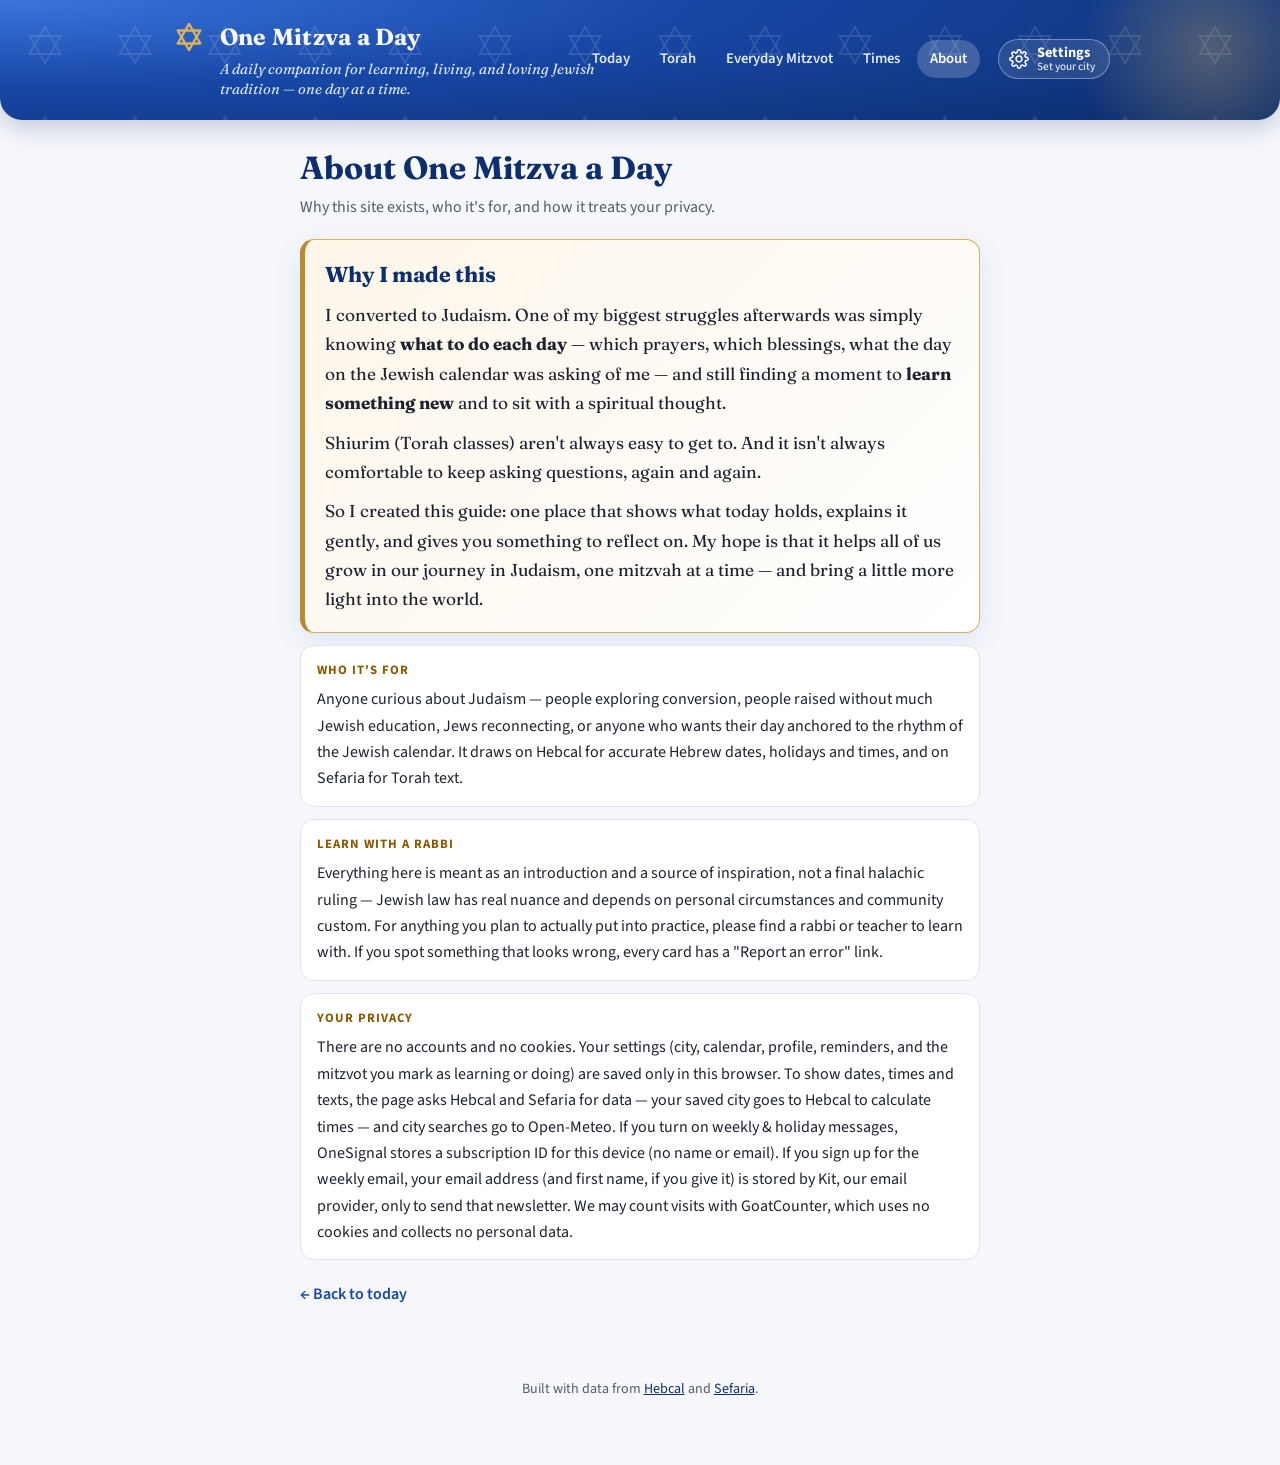
==== commit 57cefe7d: "Move the day's times to their own Times page zmanim.html shows a day's halachic times for the saved " ====
--- a/about.html
+++ b/about.html
@@ -35,6 +35,7 @@
         <a href="./" data-page="today">Today</a>
         <a href="torah.html" data-page="torah">Torah</a>
         <a href="mitzvot.html" data-page="mitzvot">Everyday Mitzvot</a>
+        <a href="zmanim.html" data-page="zmanim">Times</a>
         <a href="about.html" data-page="about">About</a>
       </nav>
       <button class="sb-settings" id="nav-settings" type="button" aria-label="Settings">
@@ -112,6 +113,7 @@
     <a href="./" data-page="today" data-icon="star">Today</a>
     <a href="torah.html" data-page="torah" data-icon="tablets">Torah</a>
     <a href="mitzvot.html" data-page="mitzvot" data-icon="hand">Mitzvot</a>
+    <a href="zmanim.html" data-page="zmanim" data-icon="sunrise">Times</a>
     <a href="about.html" data-page="about" data-icon="book-star">About</a>
   </nav>
 
--- a/css/style.css
+++ b/css/style.css
@@ -276,7 +276,6 @@
 
 
 #timeline-container,
-#zmanim-container,
 #quiz-container { scroll-margin-top: 12px; }
 
 .ts-print-wrap {
@@ -2420,25 +2419,6 @@
 /* Everyday Mitzvot page (mitzvot.html) and the way in from home      */
 /* ---------------------------------------------------------------- */
 
-.mz-teaser {
-  display: flex;
-  align-items: center;
-  gap: 14px;
-  margin: 18px 0 8px;
-  padding: 16px 18px;
-  background: linear-gradient(135deg, #fdf6e9, var(--paper));
-  border: 1px solid var(--gold-light);
-  border-radius: 14px;
-  color: inherit;
-  text-decoration: none;
-  box-shadow: var(--shadow);
-}
-.mz-teaser:hover, .mz-teaser:focus-visible { box-shadow: var(--shadow-hover); outline: none; }
-.mz-teaser-icon { flex: none; width: 44px; height: 44px; border-radius: 50%; background: var(--flag-blue); color: #fff; display: grid; place-items: center; }
-.mz-teaser-icon svg { width: 24px; height: 24px; }
-.mz-teaser-text { flex: 1; display: flex; flex-direction: column; gap: 2px; color: var(--ink-soft); font-size: 0.92rem; }
-.mz-teaser-text strong { font-family: "Fraunces", serif; font-size: 1.25rem; color: var(--flag-blue-deep); }
-.mz-teaser-go { flex: none; font-weight: 600; color: var(--flag-blue); white-space: nowrap; }
 .tl-mz-link { display: inline-block; margin-top: 10px; font-weight: 600; color: var(--flag-blue); }
 
 .mz-top { padding: 22px 0 4px; }
@@ -2524,8 +2504,6 @@
   .mz-d-head h1 { font-size: 1.45rem; }
   .mz-grid { grid-template-columns: 1fr; }
   .mz-sec { padding: 12px; }
-  .mz-teaser { flex-wrap: wrap; }
-  .mz-teaser-go { width: 100%; padding-left: 58px; }
 }
 
 /* About page (about.html) */
@@ -2544,7 +2522,6 @@
 .about-story p:last-child { margin-bottom: 0; }
 .about-back { margin: 22px 0 30px; }
 .about-back a { color: var(--flag-blue); font-weight: 600; text-decoration: none; }
-.about-teaser { margin-top: 10px; }
 
 /* ---------------------------------------------------------------- */
 /* Date card: what today is, a thought for today, more about today    */
@@ -2961,3 +2938,94 @@
 .tl-item.is-skipped .tl-card { opacity: 0.6; }
 .tl-item.is-skipped .tl-title { color: var(--ink-soft); }
 .tl-item.is-skipped .tl-why, .tl-item.is-skipped .tl-how, .tl-item.is-skipped .tl-carried { display: none; }
+
+/* Time-bound items: "From" at the top of the time column, "By / Until / Latest"
+   at the bottom; the Now marker moves between the two. */
+.tl-end {
+  position: absolute;
+  left: 0;
+  width: 66px;
+  bottom: 12px;
+  text-align: right;
+  font-size: 0.8rem;
+  line-height: 1.2;
+  color: var(--ink-soft);
+  font-variant-numeric: tabular-nums;
+}
+.tl-end small { display: block; font-size: 0.68rem; text-transform: uppercase; letter-spacing: 0.04em; }
+.tl-item:has(> .tl-end) { min-height: 140px; --tl-now-top: calc(48px + (100% - 124px) * var(--tl-now, 0)); }
+.tl-item--current .tl-end { color: var(--flag-blue); font-weight: 600; }
+.tl-item--also .tl-end { color: #5b7cc4; }
+.tl-item--past .tl-end, .tl-item.is-done .tl-end, .tl-item.is-skipped .tl-end { display: none; }
+.tl-item--past:has(> .tl-end), .tl-item.is-done:has(> .tl-end), .tl-item.is-skipped:has(> .tl-end) { min-height: 0; }
+@media (max-width: 420px) {
+  .tl-end { width: 52px; font-size: 0.75rem; }
+}
+.tl-item:has(> .tl-end) .tl-card { align-self: stretch; }
+.tl-item--past:has(> .tl-end) .tl-card, .tl-item.is-done:has(> .tl-end) .tl-card { align-self: start; }
+
+/* The Shema after its best time: still open, with what to do */
+.tl-late:empty { display: none; }
+.tl-late { margin: 6px 0 0; padding: 6px 10px; border-radius: 8px; background: #fff4e5; color: #8a4b00; font-size: 0.84rem; font-weight: 600; line-height: 1.4; }
+.tl-item.is-late .tl-end { text-decoration: line-through; color: #b45309; }
+.tl-item.is-missed .tl-card { border: 1px dashed #e0a458; background: #fffaf2; }
+.tl-item.is-missed .tl-title { color: var(--ink); }
+
+/* The celebration bubble */
+.tl-cheer {
+  position: fixed;
+  left: 50%;
+  bottom: 24px;
+  z-index: 1100;
+  width: min(440px, calc(100% - 32px));
+  display: flex;
+  align-items: center;
+  gap: 12px;
+  padding: 12px 14px;
+  border-radius: 16px;
+  background: linear-gradient(160deg, var(--flag-blue-bright), var(--flag-blue-deep));
+  color: #fff;
+  box-shadow: 0 14px 34px rgba(13, 46, 110, 0.35);
+  transform: translate(-50%, 140%);
+  opacity: 0;
+  transition: transform 0.35s cubic-bezier(.2, .9, .3, 1.2), opacity 0.25s ease;
+}
+.tl-cheer.is-in { transform: translate(-50%, 0); opacity: 1; }
+.tl-cheer-icon { font-size: 1.6rem; flex: none; animation: cheerPop 0.6s ease 0.2s both; }
+@keyframes cheerPop { 0% { transform: scale(0.4) rotate(-20deg); } 70% { transform: scale(1.2) rotate(8deg); } 100% { transform: none; } }
+.tl-cheer-text { flex: 1; display: flex; flex-direction: column; gap: 2px; line-height: 1.35; }
+.tl-cheer-text strong { font-family: "Fraunces", serif; font-size: 1rem; }
+.tl-cheer-text span { font-size: 0.86rem; color: #dbe5fb; }
+.tl-cheer-close { flex: none; border: 0; background: rgba(255, 255, 255, 0.15); color: #fff; width: 28px; height: 28px; border-radius: 50%; cursor: pointer; }
+@media (max-width: 700px) {
+  .tl-cheer { bottom: calc(76px + env(safe-area-inset-bottom)); }
+}
+@media (prefers-reduced-motion: reduce) {
+  .tl-cheer { transition: opacity 0.2s ease; }
+  .tl-cheer-icon { animation: none; }
+}
+.now-late { margin-top: 6px; display: inline-block; padding: 3px 10px; border-radius: 999px; background: #fff4e5; color: #8a4b00; font-size: 0.84rem; font-weight: 700; }
+/* Not yet: an item can't be ticked before its time */
+.tl-check:disabled { opacity: 0.35; cursor: not-allowed; }
+.tl-makeup:empty { display: none; }
+.tl-makeup { margin: 6px 0 0; padding: 6px 10px; border-radius: 8px; background: #eef2fc; color: var(--flag-blue-deep); font-size: 0.84rem; font-weight: 600; line-height: 1.4; }
+
+/* Link from the timeline to the Times page */
+a.tl-zmanim-link { display: inline-block; margin: 2px 0 8px; color: var(--flag-blue); font-weight: 600; font-size: 0.9rem; text-decoration: none; }
+a.tl-zmanim-link:hover { text-decoration: underline; }
+
+/* Times page (zmanim.html) */
+.zp-heb { margin: 0 0 2px; font-family: "Frank Ruhl Libre", serif; font-size: 1.3rem; color: var(--flag-blue-deep); text-align: left; min-height: 1.3em; }
+.zp-city { display: flex; align-items: center; flex-wrap: wrap; gap: 8px; margin: 8px 0 0; color: var(--ink-soft); font-weight: 600; }
+.zp-city-btn { border: 1px solid var(--line); background: var(--paper); color: var(--flag-blue); border-radius: 999px; padding: 3px 12px; font: inherit; font-size: 0.85rem; font-weight: 600; cursor: pointer; }
+.zp-city-btn:hover, .zp-city-btn:focus-visible { border-color: var(--flag-blue-bright); outline: none; }
+.zp-nav { display: flex; align-items: center; gap: 6px; margin: 14px 0 12px; flex-wrap: wrap; }
+.zp-body .zm-next { margin-bottom: 12px; }
+.zp-grid { display: grid; grid-template-columns: repeat(auto-fit, minmax(300px, 1fr)); gap: 12px; }
+.zp-card { background: var(--paper); border: 1px solid var(--line); border-radius: 14px; padding: 12px 14px 6px; box-shadow: var(--shadow); }
+.zp-card-head { display: flex; align-items: center; gap: 10px; margin-bottom: 4px; }
+.zp-card-head .icon-badge { width: 34px; height: 34px; flex: none; }
+.zp-card-head h2 { margin: 0; font-family: "Fraunces", serif; font-size: 1.05rem; color: var(--flag-blue-deep); }
+@media (max-width: 700px) {
+  .zp-grid { grid-template-columns: 1fr; }
+}
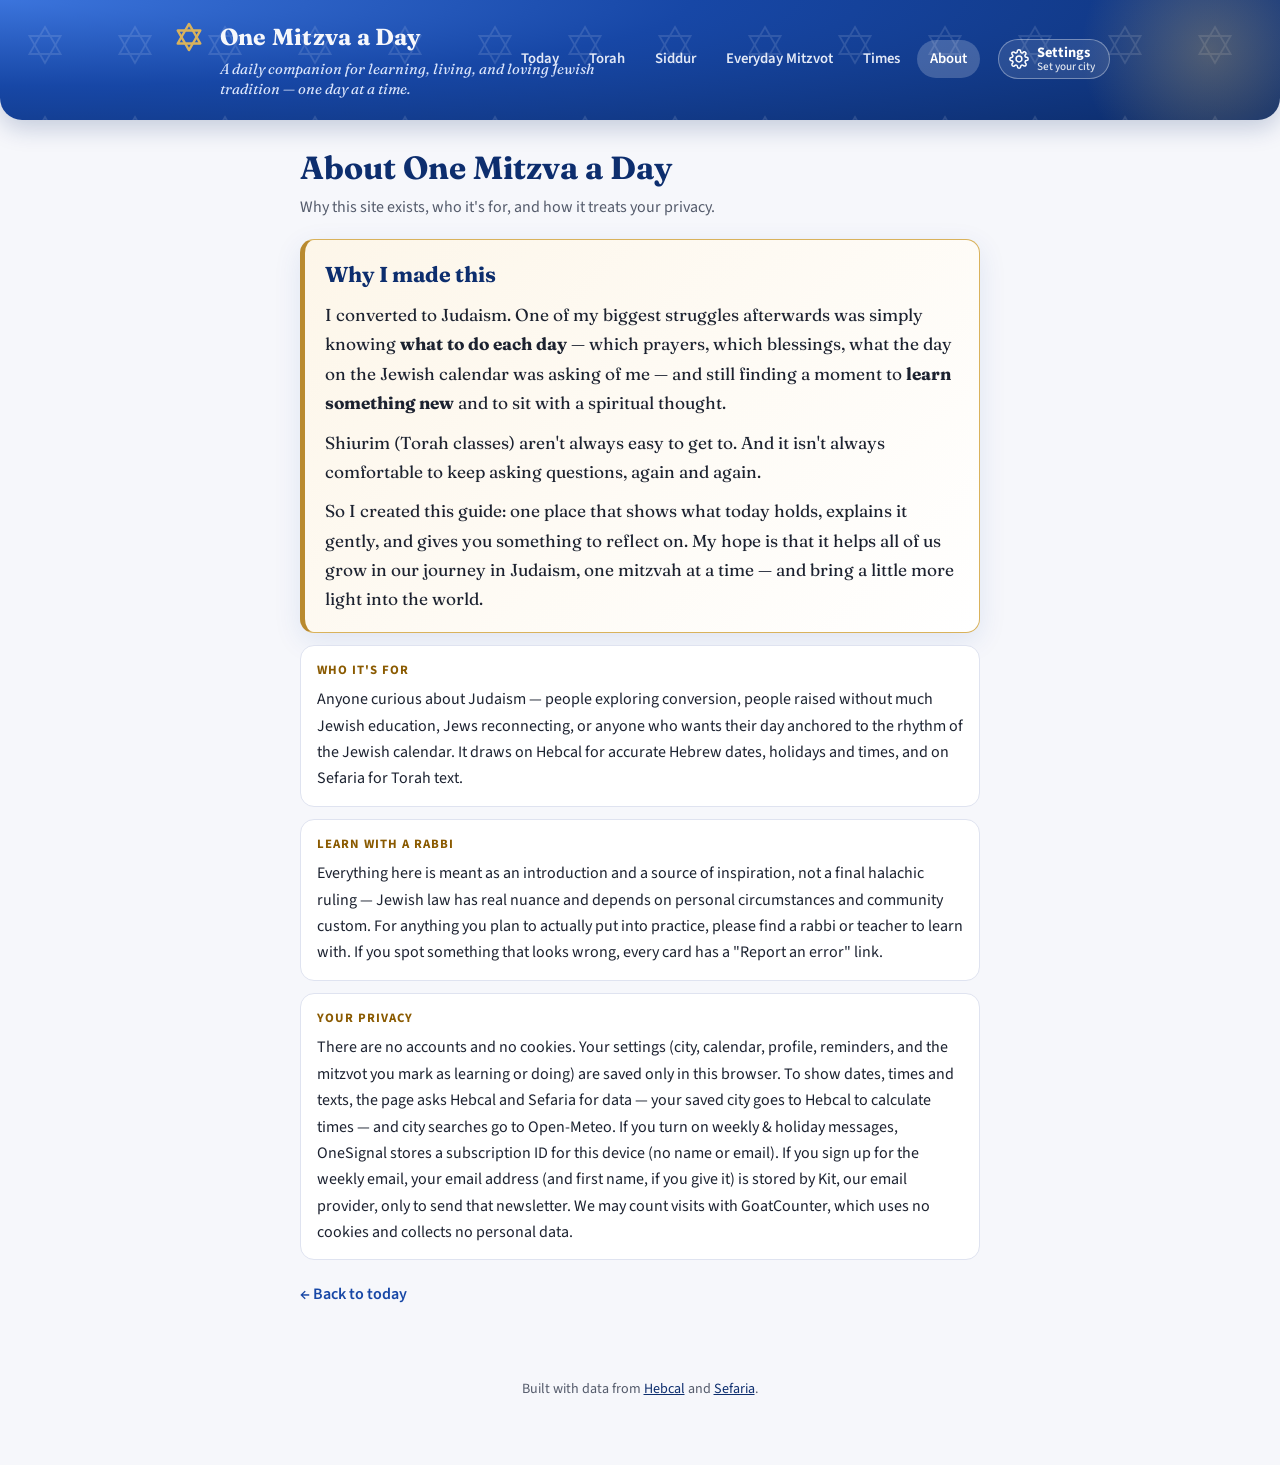
==== commit 8e31eb56: "Online siddur in each nusach, with a Siddur button in the menus - New siddur.html: Siddur Ashkenaz, " ====
--- a/about.html
+++ b/about.html
@@ -34,6 +34,7 @@
       <nav class="sb-links" aria-label="Pages">
         <a href="./" data-page="today">Today</a>
         <a href="torah.html" data-page="torah">Torah</a>
+        <a href="siddur.html" data-page="siddur">Siddur</a>
         <a href="mitzvot.html" data-page="mitzvot">Everyday Mitzvot</a>
         <a href="zmanim.html" data-page="zmanim">Times</a>
         <a href="about.html" data-page="about">About</a>
@@ -112,9 +113,9 @@
   <nav class="tab-bar" id="tab-bar" aria-label="Pages">
     <a href="./" data-page="today" data-icon="star">Today</a>
     <a href="torah.html" data-page="torah" data-icon="tablets">Torah</a>
+    <a href="siddur.html" data-page="siddur" data-icon="siddur">Siddur</a>
     <a href="mitzvot.html" data-page="mitzvot" data-icon="hand">Mitzvot</a>
     <a href="zmanim.html" data-page="zmanim" data-icon="sunrise">Times</a>
-    <a href="about.html" data-page="about" data-icon="book-star">About</a>
   </nav>
 
   <footer class="site-footer">
--- a/css/style.css
+++ b/css/style.css
@@ -275,8 +275,8 @@
 }
 
 
-#timeline-container,
-#quiz-container { scroll-margin-top: 12px; }
+#timeline-container { scroll-margin-top: 12px; }
+
 
 .ts-print-wrap {
   border-top: 1px solid var(--line);
@@ -353,65 +353,90 @@
 .print-btn:disabled { opacity: 0.5; cursor: default; }
 .print-close { background: none; color: #fff; border: 1px solid rgba(255,255,255,0.6); }
 
+/* The sheet: two A4 pages, warm colors that still read well in black and white. */
 .print-page {
   max-width: 210mm;
   margin: 20px auto 0;
-  padding: 14mm;
+  font-family: "Source Sans 3", Arial, sans-serif;
+  color: #1c2230;
+  --pp-blue: #1747a6; --pp-deep: #0d2e6e; --pp-gold: #b98a2f; --pp-gold-l: #d9b25c; --pp-soft: #545b6b;
+  --pp-line: #e3d6b8; --pp-cream: #fffaf0; --pp-sky: #eef3fd; --pp-rose: #fdeef0; --pp-mint: #eaf7ef;
+}
+.print-loading { color: #fff; text-align: center; padding: 30px; }
+.pp-page {
+  position: relative;
+  min-height: 277mm;
+  margin: 0 0 20px;
+  padding: 12mm 13mm 16mm;
   background: #fff;
-  color: #000;
   box-shadow: 0 10px 30px rgba(0,0,0,0.3);
-  font-family: Georgia, "Times New Roman", serif;
-  font-size: 10.5pt;
-  line-height: 1.38;
-}
-
-.print-page p { margin: 0 0 4px; }
-.print-loading { color: #444; }
-
-.ps-header { border-bottom: 2px solid #000; padding-bottom: 6px; margin-bottom: 8px; }
-.ps-title { font-family: Georgia, serif; color: #000; font-size: 17pt; margin: 0; }
-.ps-sub { font-size: 9.5pt; color: #222; margin: 2px 0 0 !important; }
-
-.ps-section { margin: 0 0 8px; break-inside: avoid; }
-.ps-h {
-  font-family: Georgia, serif;
-  color: #000;
-  font-size: 11.5pt;
-  margin: 8px 0 3px;
-  padding-bottom: 2px;
-  border-bottom: 1px solid #999;
-}
-
-.ps-times { border-collapse: collapse; width: 100%; }
-.ps-times td { padding: 1px 6px 1px 0; vertical-align: top; }
-.ps-time { text-align: right; font-weight: 700; white-space: nowrap; }
-
-.ps-strong, .ps-day { font-weight: 700; }
-.ps-day { margin-top: 4px !important; }
-.ps-list { margin: 0 0 2px; padding-left: 18px; }
-.ps-list li { margin: 0; }
-.ps-note { font-size: 9pt; font-style: italic; color: #333; }
-.ps-reflect { font-style: italic; }
-
-.ps-quiz { margin: 0; padding-left: 18px; }
-.ps-quiz li { margin-bottom: 4px; break-inside: avoid; }
-.ps-q { font-weight: 700; }
-.ps-opts { font-size: 9.5pt; }
-
-.ps-key {
-  margin-top: 10px;
-  padding-top: 4px;
-  border-top: 1px dashed #000;
-  font-size: 9pt;
-}
-
-.ps-foot { margin-top: 8px !important; font-size: 8.5pt; color: #333; text-align: center; }
-
-@media (max-width: 600px) {
-  .print-page { margin: 12px 8px 0; padding: 16px; font-size: 10pt; }
-}
-
-@page { margin: 12mm; }
+  overflow: hidden;
+  font-size: 10pt;
+  line-height: 1.42;
+  -webkit-print-color-adjust: exact;
+  print-color-adjust: exact;
+}
+.pp-page::before {
+  content: ""; position: absolute; inset: 0; pointer-events: none; opacity: .05;
+  background-image: url("data:image/svg+xml,%3Csvg xmlns='http://www.w3.org/2000/svg' width='90' height='90' viewBox='0 0 90 90'%3E%3Cpolygon points='45,27 60.59,54 29.41,54' fill='none' stroke='%231747a6' stroke-width='1.8'/%3E%3Cpolygon points='45,63 29.41,36 60.59,36' fill='none' stroke='%231747a6' stroke-width='1.8'/%3E%3C/svg%3E");
+  background-size: 90px 90px;
+}
+.pp-page p { margin: 0 0 5px; }
+.pp-hd { position: relative; display: flex; justify-content: space-between; align-items: flex-start; gap: 16px; border-bottom: 3px double var(--pp-gold-l); padding-bottom: 12px; margin-bottom: 14px; }
+.pp-kicker { font-size: 8pt; font-weight: 700; letter-spacing: .14em; text-transform: uppercase; color: var(--pp-gold); }
+.pp-hd h1 { font-family: "Fraunces", Georgia, serif; font-size: 22pt; line-height: 1.05; margin: 3px 0 2px; color: var(--pp-deep); }
+.pp-he { font-family: "Frank Ruhl Libre", serif; font-size: 12pt; color: var(--pp-blue); text-align: left; }
+.pp-dates { color: var(--pp-soft); font-size: 9.5pt; }
+.pp-times { flex: none; background: var(--pp-deep); color: #fff; border-radius: 14px; padding: 9px 13px; min-width: 52mm; max-width: 64mm; }
+.pp-word { background: #d48a96; }
+.pp-city { font-size: 7.5pt; letter-spacing: .1em; text-transform: uppercase; opacity: .85; }
+.pp-trow { display: flex; align-items: center; gap: 8px; margin-top: 6px; }
+.pp-tic { font-size: 15pt; }
+.pp-trow small { display: block; font-size: 7.5pt; opacity: .9; }
+.pp-trow b { display: block; font-family: "Fraunces", Georgia, serif; font-size: 13pt; }
+.pp-tnone { font-size: 8.5pt; margin-top: 6px; }
+.pp-grid { position: relative; display: grid; grid-template-columns: 1fr 1fr; gap: 10px; }
+.pp-box { border-radius: 12px; padding: 9px 12px; border: 1.5px solid var(--pp-line); background: #fff; break-inside: avoid; }
+.pp-full { grid-column: 1 / -1; }
+.pp-box h2 { margin: 0 0 5px; font-family: "Fraunces", Georgia, serif; font-size: 12pt; color: var(--pp-deep); display: flex; align-items: center; gap: 7px; }
+.pp-ic { width: 24px; height: 24px; border-radius: 50%; display: grid; place-items: center; font-size: 10pt; background: var(--pp-cream); border: 1.5px solid var(--pp-gold-l); flex: none; }
+.pp-box ul, .pp-box ol { margin: 0; padding-left: 17px; }
+.pp-gold { background: var(--pp-cream); }
+.pp-sky { background: var(--pp-sky); border-color: #cfdcf6; }
+.pp-rose { background: var(--pp-rose); border-color: #f3cdd3; }
+.pp-mint { background: var(--pp-mint); border-color: #c7e7d2; }
+.pp-bless { border-top: 1px dashed var(--pp-line); padding-top: 5px; margin-top: 5px; }
+.pp-box h2 + .pp-bless, .pp-box p + .pp-bless { border-top: 0; margin-top: 2px; padding-top: 0; }
+.pp-when { font-size: 7.5pt; font-weight: 700; letter-spacing: .08em; text-transform: uppercase; color: var(--pp-gold); }
+.pp-heb { font-family: "Frank Ruhl Libre", serif; font-size: 11.5pt; text-align: right; color: var(--pp-deep); line-height: 1.6; }
+.pp-tr { font-style: italic; font-size: 8.5pt; color: var(--pp-soft); }
+.pp-en { font-size: 8.8pt; }
+.pp-soft { font-size: 8.5pt; color: var(--pp-soft); margin-top: 5px !important; }
+.pp-quote { font-family: "Fraunces", Georgia, serif; font-style: italic; color: var(--pp-deep); border-left: 3px solid var(--pp-gold); padding-left: 9px; margin: 4px 0 7px; }
+.pp-qs li { margin-bottom: 3px; }
+.pp-story { font-size: 10.5pt; }
+.pp-riddle { display: flex; gap: 7px; align-items: flex-start; margin-bottom: 4px; }
+.pp-riddle b { flex: none; width: 19px; height: 19px; border-radius: 50%; background: #d48a96; color: #fff; display: grid; place-items: center; font-size: 8pt; }
+.pp-check { display: grid; grid-template-columns: repeat(3, 1fr); gap: 6px; margin-top: 4px; }
+.pp-check span { display: flex; align-items: center; gap: 5px; font-size: 8.8pt; font-weight: 600; background: #fff; border: 1.5px solid #f0c6cd; border-radius: 9px; padding: 5px 6px; }
+.pp-check i { width: 13px; height: 13px; border: 2px solid #d48a96; border-radius: 3px; flex: none; }
+.pp-draw { margin-top: 6px; border: 2px dashed #e7a9b3; border-radius: 12px; height: 62mm; display: grid; place-items: center; color: #c47783; font-weight: 600; background: #fff; }
+.pp-ft { position: absolute; left: 13mm; right: 13mm; bottom: 7mm; display: flex; justify-content: space-between; font-size: 7.5pt; color: var(--pp-soft); border-top: 1px solid var(--pp-line); padding-top: 5px; }
+.pp-ft b { color: var(--pp-gold); }
+@media (max-width: 700px) {
+  .print-page { margin: 12px 8px 0; }
+  .pp-page { padding: 16px 14px 40px; min-height: 0; }
+  .pp-hd { flex-direction: column; }
+  .pp-grid { grid-template-columns: 1fr; }
+  .pp-ft { left: 14px; right: 14px; bottom: 10px; }
+}
+
+@page { size: A4; margin: 0; }
+@media print {
+  /* A long holiday page continues onto another sheet rather than being cut off. */
+  .pp-page { box-shadow: none; margin: 0; min-height: 297mm; height: auto; overflow: visible; break-after: page; page-break-after: always; }
+  .pp-page:last-child { break-after: auto; page-break-after: auto; }
+}
 
 @media print {
   body.print-mode > *:not(#print-sheet) { display: none !important; }
@@ -2533,22 +2558,6 @@
 .today-line-text { margin: 0; font-weight: 600; font-size: 1.02rem; color: var(--flag-blue-deep); line-height: 1.35; }
 #today-line .tavshilin-banner { margin: 0 0 10px; padding: 10px 14px; }
 
-.today-thought { margin: 12px 0 4px; padding: 12px 14px; border-left: 3px solid var(--gold); background: #fbf6ea; border-radius: 0 10px 10px 0; }
-.today-thought-label { margin: 0 0 4px; font-size: 0.75rem; font-weight: 700; letter-spacing: 0.08em; text-transform: uppercase; color: #8a5a00; }
-.today-thought-text {
-  margin: 0;
-  font-family: "Fraunces", serif;
-  font-style: italic;
-  font-size: 1.04rem;
-  line-height: 1.6;
-  color: var(--flag-blue-deep);
-  display: -webkit-box;
-  -webkit-line-clamp: 3;
-  -webkit-box-orient: vertical;
-  overflow: hidden;
-}
-.today-thought-text.is-open { display: block; -webkit-line-clamp: unset; overflow: visible; }
-.today-thought-more { margin-top: 4px; border: 0; background: none; padding: 0; font: inherit; font-size: 0.88rem; font-weight: 600; color: var(--flag-blue); cursor: pointer; }
 
 details.today-more { margin: 10px 0 6px; }
 details.today-more > summary { cursor: pointer; list-style: none; font-weight: 600; color: var(--flag-blue); padding: 6px 0; }
@@ -2966,8 +2975,11 @@
 
 /* The Shema after its best time: still open, with what to do */
 .tl-late:empty { display: none; }
-.tl-late { margin: 6px 0 0; padding: 6px 10px; border-radius: 8px; background: #fff4e5; color: #8a4b00; font-size: 0.84rem; font-weight: 600; line-height: 1.4; }
-.tl-item.is-late .tl-end { text-decoration: line-through; color: #b45309; }
+.tl-late { margin: 6px 0 0; padding: 6px 10px; border-radius: 8px; font-size: 0.84rem; font-weight: 600; line-height: 1.4; }
+/* Best time (gentle), past the best time but still open (calm), missed (amber) */
+.tl-late--best { padding: 0; background: none; color: #8a5a00; font-weight: 600; }
+.tl-late--late { background: #eef2fc; color: var(--flag-blue-deep); }
+.tl-late--missed { background: #fff4e5; color: #8a4b00; }
 .tl-item.is-missed .tl-card { border: 1px dashed #e0a458; background: #fffaf2; }
 .tl-item.is-missed .tl-title { color: var(--ink); }
 
@@ -3004,7 +3016,7 @@
   .tl-cheer { transition: opacity 0.2s ease; }
   .tl-cheer-icon { animation: none; }
 }
-.now-late { margin-top: 6px; display: inline-block; padding: 3px 10px; border-radius: 999px; background: #fff4e5; color: #8a4b00; font-size: 0.84rem; font-weight: 700; }
+.now-best { margin-top: 6px; font-size: 0.86rem; color: #f6e2b3; font-weight: 600; }
 /* Not yet: an item can't be ticked before its time */
 .tl-check:disabled { opacity: 0.35; cursor: not-allowed; }
 .tl-makeup:empty { display: none; }
@@ -3029,3 +3041,420 @@
 @media (max-width: 700px) {
   .zp-grid { grid-template-columns: 1fr; }
 }
+
+/* ---------------------------------------------------------------- */
+/* Today at a glance: compact header, then Right now beside the side */
+/* column (parsha, thought, more about today); stacked on a phone.    */
+/* ---------------------------------------------------------------- */
+.today-summary { margin: 16px 0 8px; padding: 14px 16px 12px; border-left-width: 4px; }
+.ts-head { display: flex; align-items: flex-end; justify-content: space-between; gap: 6px 14px; flex-wrap: wrap; padding: 0; }
+.ts-date { padding: 0; display: flex; flex-direction: column; }
+.ts-label { font-size: 0.7rem; font-weight: 700; letter-spacing: 0.1em; text-transform: uppercase; color: #8a5a00; }
+.today-summary .gregorian-date { margin: 0; font-family: "Fraunces", serif; font-weight: 700; font-size: 1.3rem; color: var(--flag-blue-deep); }
+.today-summary .hebrew-date { font-size: 1.15rem; font-weight: 500; color: var(--flag-blue); }
+.ts-back { margin-left: 10px; padding: 1px 10px; border-radius: 999px; border: 1px solid #cfdcf6; background: #eef3fd; color: var(--flag-blue); font: 700 0.72rem "Source Sans 3", sans-serif; letter-spacing: 0; text-transform: none; cursor: pointer; vertical-align: 1px; }
+.ts-back:hover, .ts-back:focus-visible { background: var(--flag-blue); color: #fff; border-color: var(--flag-blue); outline: none; }
+.today-summary #today-line { margin-top: 8px; }
+.today-summary .today-line { display: inline-flex; margin: 0; padding: 3px 12px 3px 4px; border-radius: 999px; background: #eef2fc; gap: 8px; }
+.today-summary .today-line .icon-badge { width: 26px; height: 26px; }
+.today-summary .today-line .icon-badge svg { width: 15px; height: 15px; }
+.today-summary .today-line-text { font-size: 0.9rem; }
+.ts-grid { display: grid; grid-template-columns: minmax(0, 1.25fr) minmax(0, 1fr); gap: 12px; margin-top: 12px; align-items: start; }
+.ts-grid .now-card { margin: 0; }
+.ts-side { display: flex; flex-direction: column; gap: 8px; min-width: 0; }
+.ts-side a.today-parsha { margin: 0; }
+details.today-thought { border-radius: 10px; background: #fbf6ea; border-left: 3px solid var(--gold); }
+details.today-thought > summary { list-style: none; cursor: pointer; padding: 8px 12px; display: flex; flex-direction: column; gap: 2px; }
+details.today-thought > summary::-webkit-details-marker { display: none; }
+.today-thought-label { font-size: 0.72rem; font-weight: 700; letter-spacing: 0.06em; text-transform: uppercase; color: #8a5a00; }
+.today-thought-peek { font-family: "Fraunces", serif; font-style: italic; font-size: 0.92rem; color: var(--flag-blue-deep); white-space: nowrap; overflow: hidden; text-overflow: ellipsis; }
+.today-thought-peek::after { content: ""; }
+details.today-thought[open] .today-thought-peek { display: none; }
+.today-thought-text { margin: 0; padding: 0 12px 10px; font-family: "Fraunces", serif; font-style: italic; font-size: 0.98rem; line-height: 1.6; color: var(--flag-blue-deep); }
+.ts-side details.today-more { margin: 0; }
+.ts-side details.today-more > summary { padding: 2px 2px; font-size: 0.9rem; }
+@media (max-width: 760px) {
+  .ts-grid { grid-template-columns: 1fr; gap: 8px; }
+  .today-summary .gregorian-date { font-size: 1.15rem; }
+}
+
+/* "Add to home screen", compact, inside the welcome card */
+#install-slot:empty { display: none; }
+#install-slot .install-hint { margin: 10px 0 0; padding: 8px 10px; gap: 10px; box-shadow: none; background: #f4f7fe; border: 1px solid #d9e3f8; border-radius: 12px; }
+#install-slot .install-icon { width: 32px; height: 32px; border-radius: 8px; }
+#install-slot .install-text strong { font-size: 0.88rem; }
+#install-slot .install-text span { font-size: 0.78rem; }
+#install-slot .install-btn, #install-slot .install-dismiss { padding: 5px 12px; font-size: 0.82rem; }
+
+/* "What's different today" */
+#day-notes:empty { display: none; }
+.day-notes { margin: 10px 0 0; padding: 10px 12px; border-radius: 12px; background: #fff8ea; border: 1px solid #f0dcae; }
+.day-notes-title { margin: 0 0 6px; font-size: 0.72rem; font-weight: 700; letter-spacing: 0.08em; text-transform: uppercase; color: #8a5a00; }
+.day-notes-list { display: flex; flex-wrap: wrap; gap: 6px; }
+.day-note { display: inline-flex; align-items: center; gap: 6px; padding: 4px 11px 4px 8px; border-radius: 999px; background: #fff; border: 1px solid #ecd9ae; font: inherit; font-size: 0.85rem; font-weight: 600; color: var(--flag-blue-deep); text-align: left; }
+button.day-note { cursor: pointer; }
+button.day-note:hover, button.day-note:focus-visible { border-color: var(--gold); box-shadow: 0 2px 8px rgba(185, 138, 47, 0.2); outline: none; }
+.day-note-icon { font-size: 1rem; line-height: 1; }
+.day-notes--plain { background: #eef8f1; border-color: #cde8d6; }
+.day-notes-line { display: flex; align-items: center; gap: 8px; }
+.day-notes-icon { font-size: 1rem; }
+.day-notes-plain { font-size: 0.9rem; font-weight: 600; color: #1f5d3a; }
+/* A short glow on the timeline item you jumped to */
+.tl-item.is-flash .tl-card { animation: tlFlash 1.6s ease; }
+@keyframes tlFlash { 0%, 60% { box-shadow: 0 0 0 4px rgba(217, 178, 92, 0.55); } 100% { box-shadow: none; } }
+/* Print for Shabbat, next to the day strip's arrows */
+.ds-print svg { width: 16px; height: 16px; }
+@media (max-width: 700px) {
+  .ds-print-text { display: none; }
+  .ds-print { padding: 0 9px; }
+}
+/* The quiz inside the timeline's "Test yourself" item */
+.quiz-card--inline { box-shadow: none; border: 0; padding: 0; margin: 0; background: none; animation: none; }
+/* Weekly practices: routine, but worth knowing */
+.day-notes-title--weekly { margin-top: 8px; color: var(--ink-soft); }
+.day-note--weekly { background: rgba(255, 255, 255, 0.7); border-style: dashed; font-weight: 600; }
+.day-note-tag { font-size: 0.74rem; font-weight: 500; color: var(--ink-soft); }
+.day-note-tag::before { content: "· "; }
+
+/* ---------------------------------------------------------------- */
+/* Settings v2 + welcome wizard: pill choices, numbered sections      */
+/* ---------------------------------------------------------------- */
+
+.settings-modal { max-width: 600px; }
+.settings-privacy {
+  background: #eef8f1;
+  color: #1f5d3a;
+  border-radius: 10px;
+  padding: 8px 12px;
+  margin: 8px 0 6px;
+}
+.settings-section--num .settings-label {
+  display: flex;
+  align-items: center;
+  gap: 8px;
+  font-family: "Fraunces", Georgia, serif;
+  font-size: 1.05rem;
+  letter-spacing: 0;
+  text-transform: none;
+  color: var(--flag-blue-deep);
+}
+.settings-num {
+  width: 24px;
+  height: 24px;
+  border-radius: 50%;
+  background: #f6ead0;
+  color: #8a5a00;
+  display: grid;
+  place-items: center;
+  font: 700 0.8rem "Source Sans 3", sans-serif;
+  flex: none;
+}
+.settings-section--num > *:not(.settings-label) { margin-left: 32px; }
+
+.pill-group { display: flex; flex-wrap: wrap; gap: 6px; }
+.pill-group--stack { flex-direction: column; }
+.pill-group--gap { margin-top: 6px; }
+.pill {
+  border: 1.5px solid var(--line);
+  background: #fff;
+  border-radius: 12px;
+  padding: 7px 12px;
+  font: 600 0.9rem "Source Sans 3", sans-serif;
+  color: var(--flag-blue-deep);
+  cursor: pointer;
+  text-align: left;
+  transition: border-color 0.15s ease, background 0.15s ease;
+}
+.pill:hover { border-color: var(--flag-blue-bright); }
+.pill:focus-visible { outline: 2px solid var(--flag-blue-bright); outline-offset: 2px; }
+.pill.is-on {
+  border-color: var(--flag-blue);
+  background: #eef3fd;
+  box-shadow: inset 0 0 0 1px var(--flag-blue);
+}
+.pill-group--stack .pill { width: 100%; }
+.pill-label { display: block; }
+.pill-blurb { display: block; font-weight: 500; font-size: 0.76rem; color: var(--ink-soft); }
+.pill-sub {
+  margin: 12px 0 5px;
+  font-size: 0.76rem;
+  font-weight: 700;
+  letter-spacing: 0.06em;
+  text-transform: uppercase;
+  color: var(--ink-soft);
+}
+.pill-note { margin: 8px 0 0; font-size: 0.8rem; color: var(--ink-soft); font-style: italic; }
+
+.settings-toggle { display: flex; align-items: flex-start; gap: 12px; cursor: pointer; }
+.settings-toggle-text { font-weight: 700; color: var(--flag-blue-deep); }
+.settings-toggle-text small { display: block; font-weight: 500; font-size: 0.82rem; color: var(--ink-soft); }
+.settings-switch {
+  appearance: none;
+  -webkit-appearance: none;
+  width: 40px;
+  height: 22px;
+  border-radius: 999px;
+  background: #c9d3ea;
+  position: relative;
+  flex: none;
+  margin: 1px 0 0;
+  cursor: pointer;
+  transition: background 0.18s ease;
+}
+.settings-switch::after {
+  content: "";
+  position: absolute;
+  left: 3px;
+  top: 3px;
+  width: 16px;
+  height: 16px;
+  border-radius: 50%;
+  background: #fff;
+  transition: transform 0.18s ease;
+}
+.settings-switch:checked { background: var(--flag-blue); }
+.settings-switch:checked::after { transform: translateX(18px); }
+.settings-switch:focus-visible { outline: 2px solid var(--flag-blue-bright); outline-offset: 2px; }
+
+/* Welcome wizard */
+.onboarding-modal.wizard { text-align: left; max-width: 520px; padding: 24px 26px 20px; display: flex; flex-direction: column; }
+.wizard-steps { display: flex; gap: 6px; margin-bottom: 14px; }
+.wizard-steps i { flex: 1; height: 5px; border-radius: 3px; background: #d7deef; }
+.wizard-steps i.is-on { background: var(--flag-blue); }
+.wizard-kicker { font-size: 0.74rem; font-weight: 700; letter-spacing: 0.1em; text-transform: uppercase; color: #8a5a00; }
+.wizard .onboarding-title { margin: 4px 0; }
+.wizard .onboarding-sub { margin: 0 0 14px; }
+.wizard-city { display: flex; align-items: center; gap: 10px; flex-wrap: wrap; }
+.wizard-city-name { flex: 1; min-width: 140px; border: 1.5px solid var(--line); border-radius: 10px; padding: 8px 12px; background: #fff; font-weight: 600; color: var(--ink); }
+.wizard-privacy { margin-top: 14px; font-style: normal; }
+.wizard-foot { display: flex; justify-content: space-between; align-items: center; margin-top: 16px; gap: 10px; }
+.wizard-foot .onboarding-skip { margin: 0; }
+.wizard-foot .settings-done { margin: 0; }
+
+@media (max-width: 600px) {
+  .settings-section--num > * { margin-left: 0 !important; }
+  .onboarding-modal.wizard { padding: 20px 16px 16px; }
+}
+
+/* ---------------------------------------------------------------- */
+/* Men's and women's practices: labels that explain themselves        */
+/* ---------------------------------------------------------------- */
+
+.g-tag-wrap { position: relative; display: inline-block; margin-left: 6px; vertical-align: 2px; }
+.g-tag {
+  display: inline-block;
+  font: 700 0.68rem "Source Sans 3", sans-serif;
+  text-transform: uppercase;
+  letter-spacing: 0.05em;
+  padding: 1px 7px;
+  border-radius: 6px;
+  border: 0;
+  background: #f3e8fb;
+  color: #6b3d8f;
+  cursor: help;
+}
+button.g-tag::after { content: " ?"; opacity: 0.6; }
+.g-tag:focus-visible { outline: 2px solid var(--flag-blue-bright); outline-offset: 1px; }
+.g-tag-why {
+  position: absolute;
+  top: calc(100% + 6px);
+  left: 0;
+  z-index: 20;
+  width: 240px;
+  max-width: 70vw;
+  padding: 8px 10px;
+  border-radius: 10px;
+  background: var(--flag-blue-deep);
+  color: #fff;
+  font: 500 0.8rem/1.4 "Source Sans 3", sans-serif;
+  text-transform: none;
+  letter-spacing: 0;
+  box-shadow: 0 8px 20px rgba(13, 46, 110, 0.3);
+}
+.g-tag-why[hidden] { display: none; }
+.mz-gtag {
+  display: inline-block;
+  margin-top: 4px;
+  font-size: 0.68rem;
+  font-weight: 700;
+  text-transform: uppercase;
+  letter-spacing: 0.05em;
+  padding: 1px 7px;
+  border-radius: 6px;
+  background: #f3e8fb;
+  color: #6b3d8f;
+  align-self: flex-start;
+}
+.mz-d-gender { margin: -4px 0 10px; }
+.mz-d-gender .g-tag-wrap { margin-left: 0; }
+
+.day-note-wrap { display: inline-flex; flex-wrap: wrap; align-items: center; gap: 4px 0; }
+.day-note-wrap:has(.day-note-why:not([hidden])) { flex-basis: 100%; }
+.day-note--why::after { content: "ⓘ"; margin-left: 2px; color: var(--gold); font-weight: 700; }
+.day-note-why {
+  flex-basis: 100%;
+  margin-top: 4px;
+  padding: 8px 12px;
+  border-radius: 10px;
+  background: #fff;
+  border: 1px solid #ecd9ae;
+  font-size: 0.85rem;
+  color: var(--ink);
+}
+.day-note-why[hidden] { display: none; }
+
+/* ---------------------------------------------------------------- */
+/* Family: "Married" / "With children" labels, kids' and teens' corner */
+/* ---------------------------------------------------------------- */
+
+.g-tag--family { background: #e6f4ec; color: #1f6a43; }
+.tl-note .tl-note-family .g-tag-wrap,
+.fc-tag .g-tag-wrap { margin: 0 6px 0 0; vertical-align: 1px; }
+.tl-note p.tl-note-family { font-style: normal; }
+
+.family-corner {
+  margin-top: 8px;
+  border-radius: 12px;
+  border: 1px solid #f3cdd3;
+  background: #fdf1f3;
+}
+.family-corner--teens { border-color: #cfdcf6; background: #f1f5fd; }
+.family-corner > summary {
+  list-style: none;
+  cursor: pointer;
+  padding: 8px 12px;
+  display: flex;
+  align-items: center;
+  justify-content: space-between;
+  gap: 8px;
+}
+.family-corner > summary::-webkit-details-marker { display: none; }
+.family-corner > summary::after { content: "▾"; color: var(--ink-soft); font-size: 0.85rem; transition: transform 0.2s ease; }
+.family-corner[open] > summary::after { transform: rotate(180deg); }
+.fc-head { display: flex; flex-direction: column; min-width: 0; }
+.fc-kicker { font-size: 0.72rem; font-weight: 700; letter-spacing: 0.08em; text-transform: uppercase; color: #b4556a; }
+.family-corner--teens .fc-kicker { color: var(--flag-blue); }
+.fc-head strong { color: var(--flag-blue-deep); font-size: 0.95rem; }
+.fc-body { padding: 0 12px 10px; font-size: 0.9rem; }
+.fc-tag { margin: 0 0 6px; }
+.fc-story { margin: 0 0 8px; }
+.fc-word { display: flex; gap: 8px; align-items: flex-start; background: #fff; border-radius: 10px; padding: 7px 10px; margin: 0 0 8px; }
+.fc-emoji { font-size: 1.2rem; line-height: 1.2; }
+.fc-label { margin: 0 0 2px; font-size: 0.74rem; font-weight: 700; letter-spacing: 0.06em; text-transform: uppercase; color: var(--ink-soft); }
+.fc-list { margin: 0 0 8px; padding-left: 20px; }
+.fc-list li { margin-bottom: 2px; }
+.fc-draw { margin: 0; font-weight: 600; color: #8a3c4c; }
+
+/* Prayer tradition (nusach): gold "Chabad" / "Sephardi custom" labels */
+.g-tag--nusach { background: #fbf0d6; color: #7a5410; }
+.tl-siddur { margin: 0 0 10px; padding: 8px 10px; border-radius: 10px; background: #fbf6ea; font-size: 0.88rem; color: var(--ink); }
+.tl-siddur b { color: #7a5410; }
+.nusach-help { margin-top: 10px; font-size: 0.86rem; color: var(--ink-soft); }
+.nusach-help > summary { cursor: pointer; color: var(--flag-blue); font-weight: 600; }
+.nusach-help ul { margin: 6px 0 0; padding-left: 20px; }
+.nusach-help li { margin-bottom: 4px; }
+
+/* ---------------------------------------------------------------- */
+/* Tone, by "what brings you here"                                    */
+/* ---------------------------------------------------------------- */
+
+.tl-whatis { margin: 2px 0 4px; font-size: 0.86rem; color: var(--ink-soft); }
+.tl-whatis b { color: var(--flag-blue); font-weight: 700; }
+.tl-check.tl-check--text { width: auto; height: auto; min-height: 30px; padding: 4px 10px; border-radius: 999px; color: var(--ink-soft); font: 700 0.78rem "Source Sans 3", sans-serif; white-space: nowrap; }
+.tl-check.tl-check--text[aria-pressed="true"] { color: #fff; }
+.tone-note { margin-top: 10px; }
+.tone-gentle-note { background: #eef8f1; border-color: #cde8d6; color: #1f5d3a; }
+/* Reconnecting: nothing looks like a failure. */
+.tone-gentle .tl-item.is-missed .tl-card { border: 1px solid var(--line); background: var(--paper); }
+.tone-gentle .tl-late--missed { background: #f1f5fd; color: var(--ink-soft); font-weight: 500; }
+.tone-gentle .tl-skip-btn { text-decoration: none; border: 1px solid var(--line); border-radius: 999px; padding: 3px 10px; background: #fff; }
+.wizard-tone { margin: 14px 0 0; padding: 10px 12px; border-radius: 12px; background: #fbf6ea; color: var(--flag-blue-deep); font-weight: 600; }
+a.next-step {
+  display: flex; align-items: center; justify-content: space-between; gap: 8px;
+  margin-top: 8px; padding: 8px 12px; border-radius: 12px;
+  border: 1px solid #c7e7d2; background: #eef8f1; text-decoration: none;
+}
+a.next-step .fc-kicker { color: #1f6a43; }
+.next-step-sub { font-size: 0.82rem; color: var(--ink-soft); }
+
+/* The Hebrew date in English, and when it changes (at sunset) */
+.tl-part-heb { flex: none; font-size: 0.72rem; font-weight: 700; padding: 1px 8px; border-radius: 999px; background: #fbf3e2; color: #7a5410; white-space: nowrap; }
+.tl-part-heb--night { background: #e6ebf8; color: var(--flag-blue-deep); }
+.tl-sunset { margin: 0 0 8px; padding: 7px 12px; border-radius: 10px; background: linear-gradient(90deg, #fbeee0, #e6ebf8); font-size: 0.85rem; color: var(--flag-blue-deep); }
+@media (max-width: 600px) {
+  .ts-heb { align-items: flex-start; text-align: left; }
+  .ts-heb-row { justify-content: flex-start; }
+}
+/* Mirrors "Today is" + the date: a small line on top, the main line below. */
+.ts-heb { display: flex; flex-direction: column; align-items: flex-end; gap: 2px; text-align: right; }
+.hebrew-date-change { font-size: 0.74rem; font-weight: 600; color: #8a5a00; min-height: 1.1em; }
+.ts-heb-row { display: flex; align-items: baseline; justify-content: flex-end; flex-wrap: wrap; gap: 0 8px; }
+.hebrew-date-en { font-family: "Fraunces", Georgia, serif; font-weight: 700; font-size: 1.15rem; color: var(--flag-blue-deep); }
+.hebrew-date-en:not(:empty)::after { content: "·"; margin-left: 8px; color: var(--ink-soft); font-weight: 400; }
+@media (max-width: 600px) {
+  .ts-heb { align-items: flex-start; text-align: left; flex-direction: column-reverse; }
+  .ts-heb-row { justify-content: flex-start; }
+}
+
+/* "No Tachanun" markers */
+.tl-tag.tl-tag--flag { background: #fdecef; color: #9b2c40; }
+.ds-flag { display: block; margin-top: 2px; font-size: 0.6rem; font-weight: 700; letter-spacing: 0.02em; color: #9b2c40; white-space: nowrap; }
+.ds-day.is-on .ds-flag { color: #ffd9e0; }
+
+/* ---------------------------------------------------------------- */
+/* Siddur page                                                        */
+/* ---------------------------------------------------------------- */
+
+.sd-top { margin: 18px 0 14px; }
+.sd-nusach { margin-top: 10px; }
+.sd-layout { display: grid; grid-template-columns: 300px minmax(0, 1fr); gap: 18px; align-items: start; margin-bottom: 30px; }
+.sd-toc {
+  position: sticky; top: 80px; max-height: calc(100vh - 100px); overflow: auto;
+  background: #fff; border: 1px solid var(--line); border-radius: 14px; padding: 12px;
+}
+.sd-toc-title { margin: 0 0 8px; font-family: "Fraunces", Georgia, serif; font-weight: 700; color: var(--flag-blue-deep); }
+.sd-group { border-top: 1px solid var(--line); }
+.sd-group > summary { display: flex; align-items: center; gap: 8px; padding: 9px 2px; cursor: pointer; font-weight: 700; color: var(--flag-blue-deep); list-style: none; }
+.sd-group > summary::-webkit-details-marker { display: none; }
+.sd-group > summary::after { content: "▾"; margin-left: auto; color: var(--ink-soft); transition: transform 0.2s ease; }
+.sd-group[open] > summary::after { transform: rotate(180deg); }
+.sd-group-ic { width: 22px; height: 22px; color: var(--flag-blue); flex: none; }
+.sd-group-ic svg { width: 100%; height: 100%; }
+.sd-node { margin-left: calc(10px * var(--depth, 0)); }
+.sd-node > summary { cursor: pointer; padding: 5px 4px; font-size: 0.9rem; font-weight: 600; color: var(--ink); }
+.sd-from { color: #8a5a00; font-weight: 500; }
+.sd-leaf { display: block; width: 100%; text-align: left; border: 0; background: none; padding: 5px 8px 5px 18px; border-radius: 8px; font: 500 0.88rem "Source Sans 3", sans-serif; color: var(--flag-blue); cursor: pointer; }
+.sd-leaf:hover, .sd-leaf:focus-visible { background: #eef3fd; outline: none; }
+.sd-leaf.is-on { background: var(--flag-blue); color: #fff; }
+.sd-reader { background: #fff; border: 1px solid var(--line); border-radius: 14px; padding: 18px 20px; min-height: 240px; }
+.sd-back { display: none; }
+.sd-now { padding: 16px; border-radius: 14px; background: linear-gradient(135deg, #0d2e6e, #1747a6); color: #fff; margin-bottom: 10px; }
+.sd-now .fc-kicker { color: #ffd98a; }
+.sd-now-title { margin: 2px 0 6px; font-family: "Fraunces", Georgia, serif; font-size: 1.6rem; color: #fff; }
+.sd-now-changes { margin: 0 0 12px; opacity: 0.9; font-size: 0.9rem; }
+.sd-now .settings-done { margin: 0; background: #fff; color: var(--flag-blue-deep); }
+.sd-trail { margin: 0; font-size: 0.78rem; font-weight: 700; letter-spacing: 0.06em; text-transform: uppercase; color: #8a5a00; }
+.sd-title { margin: 2px 0 4px; font-family: "Fraunces", Georgia, serif; color: var(--flag-blue-deep); }
+.sd-seg { padding: 8px 0; border-bottom: 1px solid #f0f2f7; }
+.sd-he { margin: 0 0 4px; font-family: "Frank Ruhl Libre", serif; font-size: 1.35rem; line-height: 1.9; color: var(--flag-blue-deep); text-align: right; }
+.sd-en { margin: 0; line-height: 1.6; color: var(--ink); }
+.sd-text[data-lang="en"] .sd-he { display: none; }
+.sd-text[data-lang="he"] .sd-en { display: none; }
+.sd-text[data-lang="en"][data-no-english="true"] .sd-he { display: block; }
+.sd-pager { display: flex; justify-content: space-between; gap: 10px; margin: 16px 0 8px; }
+.sd-page-btn { border: 1px solid var(--line); background: var(--cream); border-radius: 999px; padding: 6px 14px; font: 600 0.85rem "Source Sans 3", sans-serif; color: var(--flag-blue); cursor: pointer; max-width: 48%; overflow: hidden; text-overflow: ellipsis; white-space: nowrap; }
+.sd-credit { font-size: 0.78rem; color: var(--ink-soft); margin: 10px 0 4px; }
+.tl-siddur-link { display: inline-block; margin: 0 0 10px; font-weight: 700; color: var(--flag-blue); text-decoration: none; }
+.tl-siddur-link:hover { text-decoration: underline; }
+.settings-foot { display: flex; align-items: center; justify-content: space-between; gap: 10px; margin-top: 8px; }
+.settings-foot .settings-done { margin: 0; }
+
+@media (max-width: 800px) {
+  .sd-layout { grid-template-columns: 1fr; }
+  .sd-reader { order: -1; }
+  .sd-toc { position: static; max-height: none; }
+  .sd-back { display: inline-block; margin-bottom: 8px; border: 0; background: none; padding: 0; font: 700 0.9rem "Source Sans 3", sans-serif; color: var(--flag-blue); cursor: pointer; }
+  body.sd-reading .sd-toc { display: none; }
+  body:not(.sd-reading) .sd-reader { padding: 0; border: 0; background: none; min-height: 0; }
+  .sd-he { font-size: 1.25rem; }
+}
